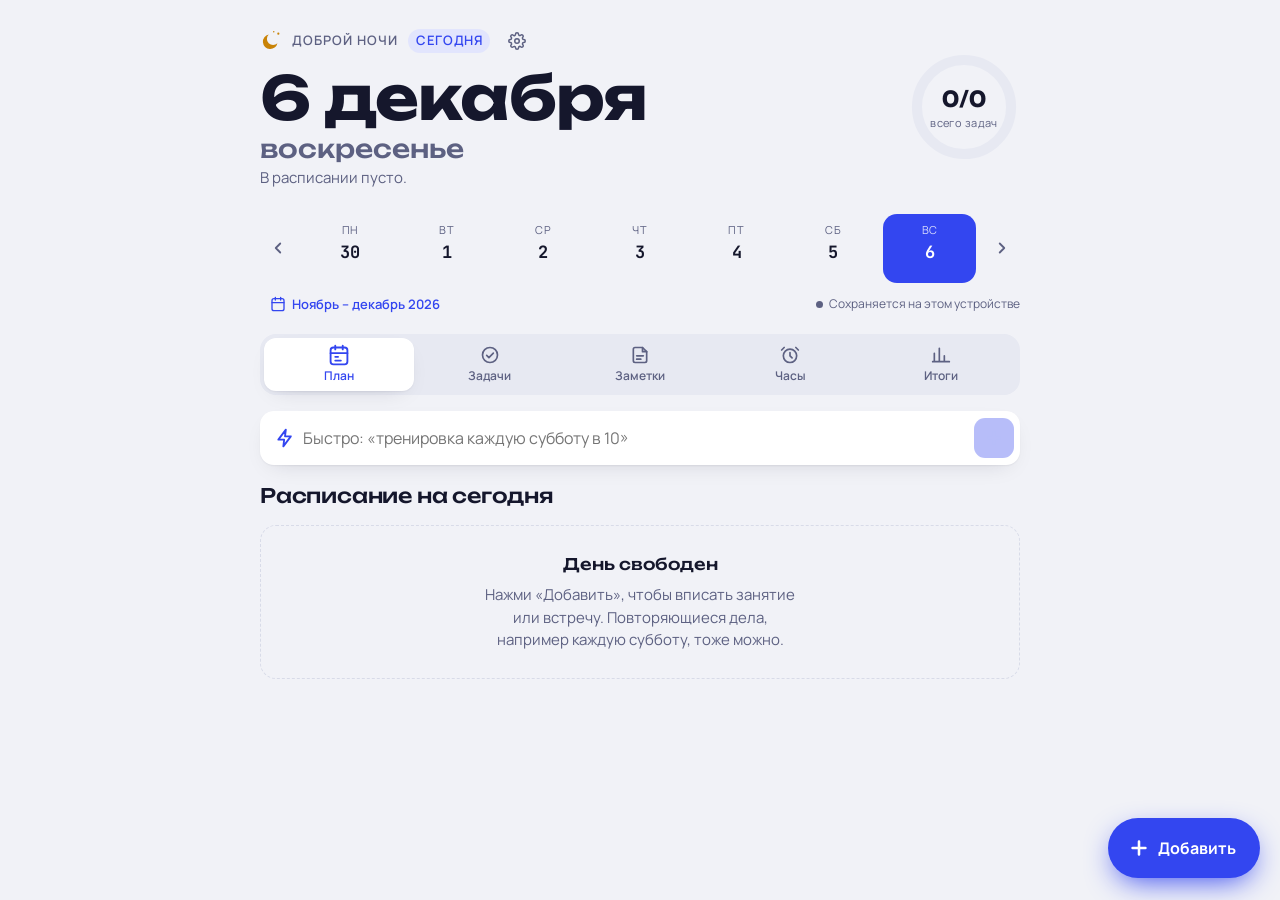
==== index.html @ 694b026b "Add files via upload" ====
<!doctype html>
<html lang="ru">
<head>
<meta charset="utf-8">
<meta name="viewport" content="width=device-width,initial-scale=1,viewport-fit=cover">
<title>Планер Ритм</title>
<meta name="description" content="Планер: расписание, задачи, заметки, будильник и фокус-таймер">
<link rel="manifest" href="manifest.webmanifest">
<meta name="theme-color" content="#F1F2F7" media="(prefers-color-scheme: light)">
<meta name="theme-color" content="#0D0F1E" media="(prefers-color-scheme: dark)">
<link rel="icon" type="image/png" sizes="32x32" href="icons/favicon-32.png">
<link rel="apple-touch-icon" href="icons/apple-touch-icon.png">
<meta name="mobile-web-app-capable" content="yes">
<meta name="apple-mobile-web-app-capable" content="yes">
<meta name="apple-mobile-web-app-title" content="Ритм">
<meta name="apple-mobile-web-app-status-bar-style" content="default">
<style>:root{color-scheme:light;padding-top:env(safe-area-inset-top,0px);padding-bottom:env(safe-area-inset-bottom,0px)}body{margin:0;font:14px/1.5 system-ui,-apple-system,"Segoe UI",Roboto,sans-serif}img{max-width:100%}[hidden]{display:none!important}</style>
</head>
<body>
<link rel="preconnect" href="https://fonts.googleapis.com">
<link rel="preconnect" href="https://fonts.gstatic.com" crossorigin>
<link rel="stylesheet" href="https://fonts.googleapis.com/css2?family=Unbounded:wght@500;700&family=Manrope:wght@400;500;600;700&family=JetBrains+Mono:wght@500;700&display=swap">
<style>
/* Layout: day planner — hero date + week strip, then four tabs (plan timeline, tasks, focus timer, stats) in one centered column */
:root{
  --bg:#F1F2F7; --surface:#FFFFFF; --surface-2:#E7E9F2; --ink:#15172C; --muted:#5D6182; --line:#D8DBE8;
  --accent:#3346F0; --accent-ink:#FFFFFF; --accent-soft:#E0E4FE;
  --hot:#D93A40; --hot-soft:#FCE3E4; --warm:#C98306; --warm-soft:#FBEFD6; --calm:#1E9970; --calm-soft:#DAF3EA;
  --sw1:#3346F0; --sw2:#EA6430; --sw3:#16A085; --sw4:#A848D0;
  --shadow:0 1px 2px rgb(21 23 44 / .06),0 8px 24px -12px rgb(21 23 44 / .18);
  --scrim:rgb(10 12 30 / .45);
  --f-display:"Unbounded","Manrope",system-ui,sans-serif;
  --f-body:"Manrope",system-ui,-apple-system,"Segoe UI",Roboto,sans-serif;
  --f-mono:"JetBrains Mono",ui-monospace,"SFMono-Regular",Menlo,monospace;
  --r:16px;
}
@media (prefers-color-scheme:dark){:root:not([data-theme="light"]){
  --bg:#0D0F1E; --surface:#161931; --surface-2:#1F2340; --ink:#ECEEFB; --muted:#9A9EC2; --line:#2A2F50;
  --accent:#8592FF; --accent-ink:#0D0F1E; --accent-soft:#252B5C;
  --hot:#FF6D72; --hot-soft:#3A1D2A; --warm:#F2B640; --warm-soft:#3A2F1A; --calm:#45D19F; --calm-soft:#16362E;
  --sw1:#8592FF; --sw2:#FF8A57; --sw3:#3DD3B0; --sw4:#D17DF2;
  --shadow:0 1px 2px rgb(0 0 0 / .3),0 10px 28px -12px rgb(0 0 0 / .6);
  --scrim:rgb(0 0 0 / .6);
  color-scheme:dark}}
:root[data-theme="dark"]{
  --bg:#0D0F1E; --surface:#161931; --surface-2:#1F2340; --ink:#ECEEFB; --muted:#9A9EC2; --line:#2A2F50;
  --accent:#8592FF; --accent-ink:#0D0F1E; --accent-soft:#252B5C;
  --hot:#FF6D72; --hot-soft:#3A1D2A; --warm:#F2B640; --warm-soft:#3A2F1A; --calm:#45D19F; --calm-soft:#16362E;
  --sw1:#8592FF; --sw2:#FF8A57; --sw3:#3DD3B0; --sw4:#D17DF2;
  --shadow:0 1px 2px rgb(0 0 0 / .3),0 10px 28px -12px rgb(0 0 0 / .6);
  --scrim:rgb(0 0 0 / .6);
  color-scheme:dark}

*{box-sizing:border-box}
body{background:var(--bg);color:var(--ink);font-family:var(--f-body);font-size:15px;line-height:1.5;
  padding-left:max(16px,env(safe-area-inset-left,0px));padding-right:max(16px,env(safe-area-inset-right,0px));
  padding-block:0 120px;-webkit-font-smoothing:antialiased}
body::before{content:"";position:fixed;inset:0 0 auto;height:env(safe-area-inset-top,0px);z-index:10;background:var(--bg)}
button,input,textarea,select{font:inherit;color:inherit}
button{cursor:pointer;background:none;border:0;padding:0}
button:disabled{cursor:not-allowed;opacity:.4}
:focus-visible{outline:2px solid var(--accent);outline-offset:2px;border-radius:8px}
.wrap{max-width:760px;margin:0 auto}
.ico{width:16px;height:16px;flex:none;display:inline-block;vertical-align:-3px}

/* ---------- hero ---------- */
.hero{display:flex;gap:20px;align-items:center;justify-content:space-between;padding-block:24px 8px}
.hero-text{min-width:0}
.greet{font-size:13px;font-weight:600;letter-spacing:.08em;text-transform:uppercase;color:var(--muted);display:flex;gap:10px;align-items:center;flex-wrap:wrap}
.rel{background:var(--accent-soft);color:var(--accent);padding:2px 8px;border-radius:999px;letter-spacing:.04em}
.icon-btn{width:34px;height:34px;border-radius:50%;display:grid;place-items:center;color:var(--muted);transition:background .2s,color .2s,transform .3s}
.icon-btn:hover{background:var(--surface-2);color:var(--ink)}
#settingsBtn:hover{transform:rotate(60deg)}
.date{font-family:var(--f-display);font-weight:700;font-size:clamp(34px,8vw,60px);line-height:1;letter-spacing:-.02em;margin:10px 0 6px;text-wrap:balance}
.date .wd{display:block;font-weight:500;font-size:.42em;letter-spacing:0;color:var(--muted);margin-top:8px}
.summary{color:var(--muted);margin:6px 0 0;font-size:15px}
.summary b{color:var(--ink)}
.ring{flex:none;position:relative;width:112px;height:112px}
.ring svg{width:100%;height:100%;transform:rotate(-90deg)}
.ring .track{stroke:var(--surface-2)}
.ring .bar{stroke:var(--accent);stroke-linecap:round;transition:stroke-dashoffset 1s cubic-bezier(.2,.8,.2,1)}
.ring-label{position:absolute;inset:0;display:grid;place-content:center;text-align:center}
.ring-label b{font-family:var(--f-display);font-size:22px;font-variant-numeric:tabular-nums}
.ring-label span{font-size:11px;color:var(--muted);letter-spacing:.04em}

/* ---------- week strip ---------- */
.week{display:flex;align-items:center;gap:8px;margin-block:16px 6px}
.week-nav{width:36px;height:36px;border-radius:50%;display:grid;place-items:center;color:var(--muted);flex:none;transition:background .2s,color .2s}
.week-nav:hover{background:var(--surface-2);color:var(--ink)}
.days{flex:1;min-width:0;display:grid;grid-template-columns:repeat(7,1fr);gap:4px}
.day{display:flex;flex-direction:column;align-items:center;gap:2px;padding:8px 0 10px;border-radius:14px;transition:background .25s,color .25s,transform .15s}
.day:hover{background:var(--surface-2)}
.day:active{transform:scale(.94)}
.day small{font-size:11px;text-transform:uppercase;letter-spacing:.06em;color:var(--muted);transition:color .25s}
.day b{font-family:var(--f-mono);font-size:17px;font-variant-numeric:tabular-nums}
.day.today b{color:var(--accent)}
.day .dot{width:5px;height:5px;border-radius:50%;background:transparent}
.day.has .dot{background:var(--muted)}
.day.sel{background:var(--accent);color:var(--accent-ink)}
.day.sel small,.day.sel b{color:var(--accent-ink)}
.day.sel small{opacity:.8}
.day.sel.has .dot{background:var(--accent-ink)}
.week-tools{display:flex;justify-content:space-between;align-items:center;gap:8px 12px;flex-wrap:wrap;margin-bottom:6px}
.month{font-size:13px;color:var(--muted);font-weight:600;display:flex;align-items:center;gap:6px}
.jump{position:relative;display:inline-flex}
.jump input{position:absolute;inset:0;opacity:0;width:100%;cursor:pointer}
.today-btn{font-size:13px;font-weight:600;color:var(--accent);padding:6px 10px;border-radius:999px}
.today-btn:hover{background:var(--accent-soft)}
.sync{font-size:12px;color:var(--muted);display:flex;align-items:center;gap:6px}
.sync i{width:7px;height:7px;border-radius:50%;background:var(--muted)}
.sync[data-s="cloud"] i{background:var(--calm)}
.sync[data-s="saving"] i{background:var(--warm);animation:blink 1s infinite}
.sync[data-s="error"] i{background:var(--hot)}

/* ---------- tabs ---------- */
.tabs{position:sticky;top:env(safe-area-inset-top,0px);z-index:5;background:var(--bg);padding-block:8px;margin-bottom:8px}
.seg{display:grid;grid-template-columns:repeat(5,1fr);background:var(--surface-2);border-radius:16px;padding:4px;position:relative}
.seg-thumb{position:absolute;top:4px;bottom:4px;left:4px;width:calc(20% - 1.6px);border-radius:12px;background:var(--surface);box-shadow:var(--shadow);transform:translateX(calc(var(--ti,0) * 100%));transition:transform .35s cubic-bezier(.3,1.4,.5,1)}
.seg button{position:relative;z-index:1;padding:7px 2px 6px;font-weight:600;font-size:12px;color:var(--muted);transition:color .25s;white-space:nowrap;display:flex;flex-direction:column;align-items:center;gap:2px;min-width:0}
.seg button svg{width:20px;height:20px;transition:transform .3s cubic-bezier(.3,1.6,.5,1)}
.seg button[aria-selected="true"]{color:var(--accent)}
.seg button[aria-selected="true"] svg{transform:scale(1.12)}
.seg .lab{display:flex;align-items:center;gap:3px;max-width:100%;overflow:hidden}
.seg .n{font-family:var(--f-mono);font-size:10px;background:var(--accent);color:var(--accent-ink);border-radius:999px;padding:0 5px;line-height:15px}
.seg .n:empty,.seg .n[data-z]{display:none}

/* ---------- quick add ---------- */
.quick-add{display:flex;flex-direction:column;gap:6px;margin-bottom:16px}
.qa-row{display:flex;gap:8px;align-items:center;background:var(--surface);border-radius:14px;padding:5px 5px 5px 14px;box-shadow:var(--shadow);border:1.5px solid transparent;transition:border-color .2s}
.qa-row:focus-within{border-color:var(--accent)}
.qa-row svg{flex:none;color:var(--accent)}
.qa-row input{flex:1;min-width:0;border:0;background:none;padding:9px 0;font-size:16px;outline:none}
.qa-row button{flex:none;width:40px;height:40px;border-radius:11px;background:var(--accent);color:var(--accent-ink);display:grid;place-items:center;transition:transform .15s,opacity .2s}
.qa-row button:disabled{opacity:.35}
.qa-row button:active{transform:scale(.9)}
.qa-prev{font-size:13px;color:var(--muted);display:flex;gap:6px;flex-wrap:wrap;align-items:center;min-height:0}
.qa-prev:empty{display:none}
.qa-prev .tag{animation:fadeIn .25s both}
.qa-hint{font-size:12px;color:var(--muted)}

/* ---------- attachments ---------- */
.atts{display:flex;gap:6px;flex-wrap:wrap}
.att-th{width:64px;height:64px;border-radius:12px;overflow:hidden;position:relative;background:var(--surface-2);flex:none;transition:transform .2s}
.att-th:hover{transform:scale(1.04)}
.att-th img,.att-th video{width:100%;height:100%;object-fit:cover;display:block;pointer-events:none}
.att-th .play-i{position:absolute;inset:0;display:grid;place-items:center;color:#fff;background:rgb(0 0 0 / .25)}
.att-th b{position:absolute;inset:0;display:grid;place-items:center;background:rgb(0 0 0 / .55);color:#fff;font-size:16px}
.att-file{display:inline-flex;align-items:center;gap:6px;max-width:100%;padding:6px 10px;border-radius:10px;background:var(--surface-2);font-size:13px;font-weight:600}
.att-file span{overflow:hidden;text-overflow:ellipsis;white-space:nowrap;min-width:0}
.task.done .att-file{background:var(--surface)}
.ev-atts{padding:4px 0 6px 84px}
.att-edit{display:flex;gap:8px;flex-wrap:wrap}
.att-edit .cell{position:relative;width:76px;height:76px;border-radius:12px;background:var(--surface-2);overflow:hidden;display:grid;place-items:center;text-align:center;font-size:11px;color:var(--muted);padding:4px;animation:pop .35s cubic-bezier(.3,1.5,.5,1) both}
.att-edit .cell img,.att-edit .cell video{position:absolute;inset:0;width:100%;height:100%;object-fit:cover}
.att-edit .cell span{overflow-wrap:anywhere;line-height:1.2;max-height:100%;overflow:hidden}
.att-edit .cell .rm{position:absolute;top:4px;right:4px;width:24px;height:24px;border-radius:50%;background:rgb(0 0 0 / .6);color:#fff;display:grid;place-items:center;z-index:1}
.att-edit .cell.up::after{content:"";position:absolute;inset:0;background:var(--surface-2);opacity:.6}
.att-edit .cell.up i{position:absolute;width:26px;height:26px;border-radius:50%;border:3px solid var(--line);border-top-color:var(--accent);animation:spin .8s linear infinite;z-index:1}
.att-add{position:relative;width:76px;height:76px;border-radius:12px;border:1.5px dashed var(--line);display:grid;place-items:center;color:var(--accent);font-size:11px;font-weight:700;text-align:center;cursor:pointer;transition:border-color .2s,background .2s}
.att-add:hover{border-color:var(--accent);background:var(--accent-soft)}
.att-add input{position:absolute;inset:0;opacity:0;cursor:pointer;width:100%}

/* ---------- lightbox ---------- */
.lb{position:fixed;inset:0;z-index:60;background:rgb(6 7 16 / .92);display:flex;flex-direction:column;opacity:0;transition:opacity .25s;
  padding:env(safe-area-inset-top,0px) env(safe-area-inset-right,0px) env(safe-area-inset-bottom,0px) env(safe-area-inset-left,0px)}
.lb.on{opacity:1}
.lb-top{display:flex;justify-content:space-between;align-items:center;gap:12px;padding:12px 16px;color:#fff}
.lb-top span{font-size:14px;font-weight:600;min-width:0;overflow:hidden;text-overflow:ellipsis;white-space:nowrap}
.lb-top a,.lb-top button{color:#fff;font-weight:700;font-size:14px;padding:8px 12px;border-radius:10px;background:rgb(255 255 255 / .12);text-decoration:none;flex:none}
.lb-stage{flex:1;min-height:0;display:grid;place-items:center;padding:8px 16px 20px;position:relative}
.lb-stage img,.lb-stage video{max-width:100%;max-height:100%;border-radius:12px;animation:zoomIn .35s cubic-bezier(.2,.9,.25,1) both}
.lb-file{color:#fff;text-align:center;display:flex;flex-direction:column;gap:12px;align-items:center;animation:zoomIn .35s both}
.lb-file a{color:#fff;background:var(--accent);padding:12px 20px;border-radius:12px;font-weight:700;text-decoration:none}
.lb-nav{position:absolute;top:50%;transform:translateY(-50%);width:44px;height:44px;border-radius:50%;background:rgb(255 255 255 / .14);color:#fff;display:grid;place-items:center}
.lb-prev{left:max(12px,env(safe-area-inset-left,0px))}.lb-next{right:max(12px,env(safe-area-inset-right,0px))}

/* ---------- notes ---------- */
.notes{columns:2 220px;column-gap:10px}
.note{break-inside:avoid;margin-bottom:10px;width:100%;text-align:left;display:flex;flex-direction:column;gap:6px;padding:14px;border-radius:var(--r);
  background:color-mix(in srgb,var(--c) 13%,var(--surface));box-shadow:var(--shadow);border:1px solid color-mix(in srgb,var(--c) 30%,transparent);transition:transform .2s}
.note:hover{transform:translateY(-2px) rotate(-.3deg)}
.note h4{margin:0;font-size:16px;font-weight:700;overflow-wrap:anywhere;display:flex;gap:6px;align-items:flex-start}
.note h4 svg{color:var(--c);flex:none;margin-top:3px}
.note p{margin:0;font-size:14px;white-space:pre-wrap;overflow-wrap:anywhere;color:var(--ink);display:-webkit-box;-webkit-line-clamp:8;-webkit-box-orient:vertical;overflow:hidden}
.note small{font-size:12px;color:var(--muted)}
.note-wrap{break-inside:avoid;margin-bottom:10px}
.note-wrap .note{margin-bottom:0}
.note-wrap .atts{padding:6px 2px 0}

/* ---------- accent picker ---------- */
.accents{display:grid;grid-template-columns:repeat(auto-fill,minmax(40px,1fr));gap:10px;width:100%}
.accents label{aspect-ratio:1;border-radius:50%;background:var(--c);cursor:pointer;position:relative;transition:transform .2s cubic-bezier(.3,1.6,.5,1),box-shadow .2s;max-width:48px}
.accents label:hover{transform:scale(1.1)}
.accents .radio:checked+label{box-shadow:0 0 0 3px var(--surface),0 0 0 5px var(--c);transform:scale(1.05)}
.accents .radio:checked+label::after{content:"";position:absolute;left:50%;top:45%;width:22%;height:40%;border:solid var(--ck,#fff);border-width:0 3px 3px 0;transform:translate(-50%,-50%) rotate(45deg)}
.custom-col{display:flex;align-items:center;gap:10px;margin-top:10px;font-size:14px;font-weight:600}
.custom-col input{width:44px;height:44px;border:0;padding:0;background:none;cursor:pointer;border-radius:50%}
.set-row.set-col{flex-direction:column;align-items:stretch}
.meter{height:8px;border-radius:4px;background:var(--surface-2);overflow:hidden;margin-top:6px}
.meter b{display:block;height:100%;background:var(--accent);border-radius:4px;transition:width .6s}
@keyframes pop{from{transform:scale(.6);opacity:0}to{transform:none;opacity:1}}
@keyframes spin{to{transform:rotate(360deg)}}
@keyframes zoomIn{from{transform:scale(.9);opacity:0}to{transform:none;opacity:1}}
.panel[hidden]{display:none!important}
.col-head{display:flex;justify-content:space-between;align-items:center;gap:8px 12px;margin-block:8px 14px;flex-wrap:wrap}
.col-head h2{font-family:var(--f-display);font-weight:500;font-size:20px;margin:0;letter-spacing:-.01em}
.sub-head{font-size:12px;font-weight:700;letter-spacing:.08em;text-transform:uppercase;color:var(--muted);margin:22px 0 10px;display:flex;align-items:center;gap:8px}
.sub-head:first-child{margin-top:4px}
.filters{display:flex;gap:6px;flex-wrap:wrap}
.chip-btn{font-size:13px;font-weight:600;padding:5px 11px;border-radius:999px;color:var(--muted);border:1px solid var(--line);transition:all .2s;white-space:nowrap}
.chip-btn:hover{color:var(--ink);border-color:var(--muted)}
.chip-btn[aria-pressed="true"]{background:var(--ink);color:var(--bg);border-color:var(--ink)}
.link-btn{font-size:13px;font-weight:600;color:var(--accent);padding:6px 10px;border-radius:999px;display:inline-flex;gap:6px;align-items:center}
.link-btn:hover{background:var(--accent-soft)}

/* ---------- timeline ---------- */
.tl{list-style:none;margin:0;padding:0;position:relative}
.tl::before{content:"";position:absolute;left:67px;top:10px;bottom:10px;width:2px;background:var(--line);border-radius:2px}
.tl:has(.empty)::before{display:none}
.ev{position:relative}
.ev-body{display:grid;grid-template-columns:52px 32px 1fr;align-items:start;width:100%;text-align:left;padding-block:6px;border-radius:var(--r)}
.ev-time{display:flex;flex-direction:column;align-items:flex-end;font-family:var(--f-mono);font-variant-numeric:tabular-nums;padding-top:14px}
.ev-time b{font-size:15px}
.ev-time small{font-size:12px;color:var(--muted)}
.ev-node{justify-self:center;margin-top:19px;width:14px;height:14px;border-radius:50%;background:var(--surface);border:3px solid var(--c);position:relative;z-index:1;transition:transform .2s}
.ev-main{background:var(--surface);border-radius:var(--r);padding:12px 14px;box-shadow:var(--shadow);min-width:0;display:flex;flex-direction:column;gap:5px;transition:transform .2s;border:1px solid transparent}
.ev-body:hover .ev-main{transform:translateY(-2px)}
.ev-body:hover .ev-node{transform:scale(1.25)}
.ev-title{font-weight:700;font-size:16px;overflow-wrap:anywhere}
.ev-meta{display:flex;gap:6px 10px;align-items:center;flex-wrap:wrap;font-size:13px;color:var(--muted)}
.ev-meta span{display:inline-flex;align-items:center;gap:4px}
.ev-note{font-size:14px;color:var(--muted);overflow-wrap:anywhere;white-space:pre-wrap}
.ev.past .ev-main{opacity:.55;box-shadow:none;background:var(--surface-2)}
.ev.past .ev-node{background:var(--c)}
.ev.live .ev-main{border-color:var(--c)}
.ev.live .ev-node{background:var(--c);animation:pulse 1.8s infinite}
.live-chip{font-size:11px;font-weight:700;letter-spacing:.06em;text-transform:uppercase;color:var(--c)}
.live-chip::before{content:"";width:6px;height:6px;border-radius:50%;background:currentColor;animation:blink 1.2s infinite}
.now{display:grid;grid-template-columns:52px 32px 1fr;align-items:center;padding-block:4px}
.now span{font-family:var(--f-mono);font-size:12px;font-weight:700;color:var(--hot);text-align:right}
.now i{justify-self:center;width:10px;height:10px;border-radius:50%;background:var(--hot);position:relative;z-index:1;box-shadow:0 0 0 4px var(--hot-soft)}
.now em{height:2px;background:var(--hot);border-radius:2px;transform-origin:left;animation:grow .8s .3s cubic-bezier(.2,.8,.2,1) both}

/* ---------- tasks ---------- */
.search{position:relative;margin-bottom:10px}
.search svg{position:absolute;left:12px;top:50%;transform:translateY(-50%);color:var(--muted)}
.search input{padding-left:38px}
.tasks{list-style:none;margin:0;padding:0;display:flex;flex-direction:column;gap:10px}
.task{display:flex;gap:12px;align-items:flex-start;background:var(--surface);border-radius:var(--r);padding:14px;box-shadow:var(--shadow);position:relative;transition:background .3s,box-shadow .3s}
.task.overdue{box-shadow:var(--shadow),inset 0 0 0 1px var(--hot)}
.check{flex:none;width:28px;height:28px;border-radius:50%;margin-top:-1px}
.check svg{width:28px;height:28px;display:block}
.check .c-ring{stroke:var(--muted);transition:stroke .25s}
.check .c-fill{fill:var(--calm);transform-origin:center;transform:scale(0);transition:transform .35s cubic-bezier(.3,1.6,.5,1)}
.check .c-tick{stroke:var(--bg);stroke-dasharray:20;stroke-dashoffset:20;transition:stroke-dashoffset .3s .12s ease-out}
.check:hover .c-ring{stroke:var(--calm)}
.task.done .c-ring{stroke:var(--calm)}
.task.done .c-fill{transform:scale(1)}
.task.done .c-tick{stroke-dashoffset:0}
.task-main{flex:1;min-width:0;display:flex;flex-direction:column;gap:8px}
.task-body{text-align:left;display:flex;flex-direction:column;gap:6px;min-width:0}
.task-title{font-weight:700;font-size:16px;overflow-wrap:anywhere;width:fit-content;max-width:100%;
  background:linear-gradient(currentColor,currentColor) no-repeat 0 55%/0 2px;transition:background-size .35s ease,color .3s}
.task.done .task-title{background-size:100% 2px;color:var(--muted)}
.task.done{background:var(--surface-2);box-shadow:none}
.task-note{font-size:14px;color:var(--muted);overflow-wrap:anywhere;white-space:pre-wrap}
.tags{display:flex;gap:6px;flex-wrap:wrap}
.tag{font-size:12px;font-weight:700;padding:2px 9px;border-radius:999px;background:var(--surface-2);color:var(--muted);display:inline-flex;align-items:center;gap:4px}
.task.done .tag{background:var(--surface)}
.tag.p1{background:var(--hot-soft);color:var(--hot)}
.tag.p2{background:var(--warm-soft);color:var(--warm)}
.tag.p3{background:var(--calm-soft);color:var(--calm)}
.tag.late{background:var(--hot);color:#fff}
.tag.soon{background:var(--accent-soft);color:var(--accent)}
.tag .ico{width:12px;height:12px;vertical-align:0}
.subs{list-style:none;margin:0;padding:0;display:flex;flex-direction:column;gap:2px}
.sub{display:flex;gap:8px;align-items:center;font-size:14px;padding:3px 0;text-align:left;width:100%}
.sub i{width:18px;height:18px;border-radius:6px;border:2px solid var(--muted);flex:none;display:grid;place-items:center;transition:all .2s}
.sub i svg{width:12px;height:12px;stroke:var(--bg);opacity:0;transform:scale(.4);transition:all .2s}
.sub.d i{background:var(--calm);border-color:var(--calm)}
.sub.d i svg{opacity:1;transform:none}
.sub.d span{color:var(--muted);text-decoration:line-through}
.sub span{min-width:0;overflow-wrap:anywhere}
.mini-bar{height:4px;border-radius:2px;background:var(--surface-2);overflow:hidden}
.task.done .mini-bar{background:var(--surface)}
.mini-bar b{display:block;height:100%;background:var(--calm);border-radius:2px;transition:width .4s cubic-bezier(.2,.8,.2,1)}
.clear-done{font-size:13px;font-weight:600;color:var(--muted);margin-top:14px;padding:6px 10px;border-radius:999px}
.clear-done:hover{color:var(--hot);background:var(--hot-soft)}
.clear-done.armed{color:#fff;background:var(--hot)}

/* ---------- empty ---------- */
.empty{border:1.5px dashed var(--line);border-radius:var(--r);padding:26px 20px;text-align:center;color:var(--muted);display:flex;flex-direction:column;gap:8px;align-items:center}
.empty strong{font-family:var(--f-display);font-weight:500;color:var(--ink);font-size:16px}
.empty p{margin:0;max-width:36ch}

/* ---------- focus ---------- */
.focus{display:flex;flex-direction:column;align-items:center;gap:18px;padding-block:6px 10px}
.modes{display:flex;gap:6px;flex-wrap:wrap;justify-content:center}
.timer{position:relative;width:min(280px,78vw);aspect-ratio:1;max-width:100%}
.timer svg{width:100%;height:100%;transform:rotate(-90deg)}
.timer .track{stroke:var(--surface-2)}
.timer .bar{stroke:var(--accent);stroke-linecap:round;transition:stroke-dashoffset .3s linear,stroke .4s}
.focus[data-mode="short"] .timer .bar,.focus[data-mode="long"] .timer .bar{stroke:var(--calm)}
.timer-label{position:absolute;inset:0;display:grid;place-content:center;text-align:center;gap:4px}
.timer-label b{font-family:var(--f-mono);font-weight:700;font-size:clamp(44px,13vw,60px);font-variant-numeric:tabular-nums;letter-spacing:-.02em;line-height:1}
.timer-label span{font-size:13px;color:var(--muted);font-weight:600;letter-spacing:.06em;text-transform:uppercase}
.focus.running .timer{animation:breathe 4s ease-in-out infinite}
.dur{display:flex;align-items:center;gap:12px;font-size:14px;color:var(--muted)}
.dur b{font-family:var(--f-mono);color:var(--ink);min-width:6ch;text-align:center}
.round-btn{width:36px;height:36px;border-radius:50%;background:var(--surface-2);font-weight:700;font-size:18px;transition:transform .15s}
.round-btn:active{transform:scale(.9)}
.focus-actions{display:flex;gap:10px;align-items:center}
.play{width:72px;height:72px;border-radius:50%;background:var(--accent);color:var(--accent-ink);display:grid;place-items:center;box-shadow:0 10px 30px -8px var(--accent);transition:transform .2s cubic-bezier(.3,1.6,.5,1)}
.play:hover{transform:scale(1.06)}
.play:active{transform:scale(.94)}
.focus-task{width:min(100%,420px)}
.focus-stat{font-size:14px;color:var(--muted);text-align:center}
.focus-stat b{color:var(--ink)}

/* ---------- stats ---------- */
.stat-grid{display:grid;grid-template-columns:repeat(auto-fit,minmax(150px,1fr));gap:10px}
.stat{background:var(--surface);border-radius:var(--r);padding:14px 16px;box-shadow:var(--shadow);display:flex;flex-direction:column;gap:2px}
.stat b{font-family:var(--f-display);font-size:28px;font-weight:700;font-variant-numeric:tabular-nums;line-height:1.2}
.stat span{font-size:13px;color:var(--muted)}
.stat.hot b{color:var(--hot)}
.chart{background:var(--surface);border-radius:var(--r);padding:16px 16px 12px;box-shadow:var(--shadow)}
.bars{display:grid;grid-template-columns:repeat(7,1fr);gap:8px;align-items:end;height:140px;
  background:repeating-linear-gradient(to top,var(--line) 0 1px,transparent 1px 35px)}
.bar-col{display:flex;flex-direction:column;align-items:center;justify-content:flex-end;height:100%;gap:4px;min-width:0}
.bar-col em{font-style:normal;font-family:var(--f-mono);font-size:12px;font-weight:700;color:var(--ink)}
.bar-col i{width:100%;max-width:34px;border-radius:8px 8px 3px 3px;background:var(--accent);transform-origin:bottom;animation:growY .7s calc(var(--i)*60ms) cubic-bezier(.2,.8,.2,1) both;min-height:3px}
.bar-col.zero i{background:var(--surface-2)}
.bar-col.zero em{color:var(--muted)}
.bars.focus-bars .bar-col i{background:var(--calm)}
.bar-days{display:grid;grid-template-columns:repeat(7,1fr);gap:8px;margin-top:8px;text-align:center;font-size:12px;color:var(--muted);text-transform:uppercase;letter-spacing:.05em}
.bar-days .t{color:var(--accent);font-weight:700}
.upcoming{list-style:none;margin:0;padding:0;display:flex;flex-direction:column;gap:6px}
.upcoming li{display:flex;justify-content:space-between;gap:12px;background:var(--surface);padding:10px 14px;border-radius:12px;font-size:14px}
.upcoming li span:first-child{font-weight:600;min-width:0;overflow-wrap:anywhere}
.upcoming li span:last-child{color:var(--muted);flex:none;font-family:var(--f-mono);font-size:13px}

/* ---------- FAB ---------- */
.fab{position:fixed;z-index:20;right:max(20px,calc(16px + env(safe-area-inset-right,0px)));bottom:calc(22px + env(safe-area-inset-bottom,0px));
  height:60px;padding:0 24px 0 20px;border-radius:30px;background:var(--accent);color:var(--accent-ink);font-weight:700;font-size:16px;
  display:flex;align-items:center;gap:8px;box-shadow:0 10px 30px -8px var(--accent);transition:transform .2s cubic-bezier(.3,1.6,.5,1)}
.fab:hover{transform:translateY(-3px) scale(1.03)}
.fab:active{transform:scale(.95)}
.fab svg{transition:transform .3s}
.fab:hover svg{transform:rotate(90deg)}

/* ---------- sheet ---------- */
.scrim{position:fixed;inset:0;z-index:30;background:var(--scrim);opacity:0;transition:opacity .3s}
.scrim.on{opacity:1}
.sheet{position:fixed;z-index:31;left:0;right:0;bottom:0;max-height:92vh;overflow-y:auto;overscroll-behavior:contain;background:var(--surface);border-radius:24px 24px 0 0;
  padding-top:10px;padding-bottom:calc(20px + env(safe-area-inset-bottom,0px));
  padding-left:max(20px,env(safe-area-inset-left,0px));padding-right:max(20px,env(safe-area-inset-right,0px));
  transform:translateY(105%);transition:transform .42s cubic-bezier(.2,.9,.25,1);box-shadow:0 -10px 40px -10px rgb(0 0 0 / .3)}
.sheet.on{transform:none}
@media (min-width:640px){
  .sheet{left:50%;right:auto;bottom:auto;top:50%;width:min(540px,calc(100vw - 32px));border-radius:24px;padding-bottom:22px;max-height:88vh;
    transform:translate(-50%,-46%) scale(.96);opacity:0;transition:transform .35s cubic-bezier(.2,.9,.25,1),opacity .25s}
  .sheet.on{transform:translate(-50%,-50%);opacity:1}
  .grab{display:none}
}
.grab{width:40px;height:5px;border-radius:3px;background:var(--line);margin:0 auto 12px}
.sheet h3{font-family:var(--f-display);font-weight:500;font-size:20px;margin:4px 0 16px}
.form{display:flex;flex-direction:column;gap:16px}
.field{display:flex;flex-direction:column;gap:6px;min-width:0}
.field>label,.lbl{font-size:12px;font-weight:700;letter-spacing:.06em;text-transform:uppercase;color:var(--muted)}
.inp{width:100%;background:var(--surface-2);border:1.5px solid transparent;border-radius:12px;padding:12px 14px;font-size:16px;transition:border-color .2s,background .2s;min-width:0}
.inp:focus{outline:none;border-color:var(--accent);background:var(--surface)}
textarea.inp{resize:vertical;min-height:64px}
input[type=time].inp,input[type=date].inp{font-family:var(--f-mono)}
select.inp{appearance:none;background-image:linear-gradient(45deg,transparent 50%,var(--muted) 50%),linear-gradient(135deg,var(--muted) 50%,transparent 50%);background-position:calc(100% - 20px) 55%,calc(100% - 15px) 55%;background-size:5px 5px;background-repeat:no-repeat;padding-right:36px}
.row{display:grid;grid-template-columns:repeat(auto-fit,minmax(120px,1fr));gap:10px}
.pill-seg{display:grid;grid-auto-flow:column;grid-auto-columns:1fr;gap:6px;background:var(--surface-2);padding:4px;border-radius:14px}
.radio{position:absolute;opacity:0;pointer-events:none;width:1px;height:1px}
.pill-seg label{text-align:center;padding:9px 4px;border-radius:10px;font-weight:700;font-size:14px;color:var(--muted);cursor:pointer;transition:all .2s}
.pill-seg .radio:checked+label{background:var(--surface);color:var(--ink);box-shadow:var(--shadow)}
.radio:focus-visible+label{outline:2px solid var(--accent);outline-offset:2px}
.wdays{display:grid;grid-template-columns:repeat(7,1fr);gap:6px}
.wdays label{text-align:center;padding:9px 0;border-radius:10px;font-weight:700;font-size:13px;text-transform:uppercase;border:1.5px solid var(--line);color:var(--muted);cursor:pointer;transition:all .2s}
.wdays .radio:checked+label{background:var(--accent);border-color:var(--accent);color:var(--accent-ink);transform:translateY(-2px)}
.quick{display:flex;gap:6px;flex-wrap:wrap}
.prio{display:flex;gap:8px;flex-wrap:wrap}
.prio label{padding:8px 14px;border-radius:999px;font-weight:700;font-size:14px;cursor:pointer;border:1.5px solid var(--line);color:var(--muted);transition:all .2s}
#f-p1:checked+label{background:var(--hot-soft);color:var(--hot);border-color:var(--hot)}
#f-p2:checked+label{background:var(--warm-soft);color:var(--warm);border-color:var(--warm)}
#f-p3:checked+label{background:var(--calm-soft);color:var(--calm);border-color:var(--calm)}
.swatches{display:flex;gap:10px}
.swatches label{width:34px;height:34px;border-radius:50%;background:var(--c);cursor:pointer;transition:transform .2s,box-shadow .2s}
.swatches .radio:checked+label{transform:scale(1.08);box-shadow:0 0 0 3px var(--surface),0 0 0 5px var(--c)}
.sub-edit{list-style:none;margin:0;padding:0;display:flex;flex-direction:column;gap:6px}
.sub-edit li{display:flex;gap:8px;align-items:center;background:var(--surface-2);border-radius:10px;padding:6px 6px 6px 12px;font-size:15px}
.sub-edit li span{flex:1;min-width:0;overflow-wrap:anywhere}
.sub-edit li button{width:30px;height:30px;border-radius:8px;color:var(--muted);display:grid;place-items:center}
.sub-edit li button:hover{color:var(--hot);background:var(--hot-soft)}
.sub-add{display:flex;gap:8px}
.sub-add .inp{flex:1}
.sub-add button{flex:none;padding:0 16px;border-radius:12px;background:var(--accent-soft);color:var(--accent);font-weight:700}
.hint{font-size:13px;color:var(--muted);margin:0}
.err{color:var(--hot);font-size:14px;font-weight:600;margin:0}
.err:empty{display:none}
.actions{display:flex;gap:10px;align-items:center;flex-wrap:wrap;margin-top:4px}
.btn{padding:13px 22px;border-radius:14px;font-weight:700;font-size:15px;transition:transform .15s,background .2s}
.btn:active{transform:scale(.96)}
.btn.primary{background:var(--accent);color:var(--accent-ink);flex:1}
.btn.plain{background:var(--surface-2)}
.btn.danger{color:var(--hot);padding-inline:12px}
.btn.danger.armed,.btn.danger.solid{background:var(--hot);color:#fff}
.del-row{display:flex;gap:8px;flex-wrap:wrap;align-items:center;border-top:1px solid var(--line);padding-top:12px}
.del-row p{flex-basis:100%;margin:0;font-size:14px;color:var(--muted)}
.shake{animation:shake .4s}
.set-row{display:flex;justify-content:space-between;align-items:center;gap:12px;padding-block:12px;border-bottom:1px solid var(--line);flex-wrap:wrap}
.set-row:last-child{border-bottom:0}
.set-row div{min-width:0}
.set-row b{display:block;font-size:15px}
.set-row small{color:var(--muted);font-size:13px}
.switch{width:50px;height:30px;border-radius:15px;background:var(--line);position:relative;transition:background .25s;flex:none}
.switch::after{content:"";position:absolute;top:3px;left:3px;width:24px;height:24px;border-radius:50%;background:#fff;box-shadow:0 1px 3px rgb(0 0 0 / .3);transition:transform .3s cubic-bezier(.3,1.5,.5,1)}
.switch[aria-checked="true"]{background:var(--calm)}
.switch[aria-checked="true"]::after{transform:translateX(20px)}
.file-btn{position:relative;overflow:hidden}
.file-btn input{position:absolute;inset:0;opacity:0;cursor:pointer}

/* ---------- toast & alerts ---------- */
.toast{position:fixed;z-index:40;left:50%;bottom:calc(96px + env(safe-area-inset-bottom,0px));transform:translate(-50%,20px);opacity:0;pointer-events:none;
  background:var(--ink);color:var(--bg);padding:11px 12px 11px 18px;border-radius:14px;font-weight:600;font-size:14px;display:flex;gap:12px;align-items:center;
  transition:transform .35s cubic-bezier(.3,1.4,.5,1),opacity .25s;max-width:calc(100vw - 32px)}
.toast.on{transform:translate(-50%,0);opacity:1;pointer-events:auto}
.toast button{color:var(--accent-soft);font-weight:700;padding:4px 8px;border-radius:8px;flex:none}
.toast button:empty{display:none}
.alerts{position:fixed;z-index:45;top:calc(12px + env(safe-area-inset-top,0px));left:50%;transform:translateX(-50%);width:min(440px,calc(100vw - 24px));display:flex;flex-direction:column;gap:8px;pointer-events:none}
.alert{pointer-events:auto;background:var(--surface);border-radius:18px;padding:14px;box-shadow:0 20px 50px -12px rgb(0 0 0 / .45),0 0 0 1px var(--line);display:grid;grid-template-columns:40px 1fr;gap:4px 12px;animation:drop .5s cubic-bezier(.3,1.4,.5,1) both}
.alert.out{animation:lift .3s ease-in both}
.bell{width:40px;height:40px;border-radius:12px;background:var(--accent-soft);color:var(--accent);display:grid;place-items:center;grid-row:span 2}
.bell svg{animation:ring 1s ease-in-out 2}
.alert b{font-size:16px;overflow-wrap:anywhere}
.alert small{color:var(--muted);font-size:13px}
.alert-actions{grid-column:1/-1;display:flex;gap:6px;flex-wrap:wrap;margin-top:8px}
.alert-actions button{flex:1;padding:9px 10px;border-radius:10px;font-weight:700;font-size:14px;background:var(--surface-2);white-space:nowrap}
.alert-actions button.main{background:var(--accent);color:var(--accent-ink)}

/* ---------- motion ---------- */
.enter{animation:rise .55s calc(var(--i,0) * 55ms) cubic-bezier(.2,.8,.2,1) both}
.load-1{animation:rise .7s .05s cubic-bezier(.2,.8,.2,1) both}
.load-2{animation:rise .7s .15s cubic-bezier(.2,.8,.2,1) both}
.load-3{animation:rise .7s .25s cubic-bezier(.2,.8,.2,1) both}
.panel-in{animation:fadeIn .35s cubic-bezier(.2,.8,.2,1) both}
.spark{position:fixed;width:7px;height:7px;border-radius:50%;pointer-events:none;z-index:50}
@keyframes rise{from{opacity:.001;transform:translateY(14px)}to{opacity:1;transform:none}}
@keyframes fadeIn{from{opacity:.001;transform:translateY(8px)}to{opacity:1;transform:none}}
@keyframes grow{from{transform:scaleX(0)}to{transform:scaleX(1)}}
@keyframes growY{from{transform:scaleY(0)}to{transform:scaleY(1)}}
@keyframes blink{50%{opacity:.25}}
@keyframes pulse{0%{box-shadow:0 0 0 0 color-mix(in srgb,var(--c) 50%,transparent)}100%{box-shadow:0 0 0 10px transparent}}
@keyframes shake{20%,60%{transform:translateX(-6px)}40%,80%{transform:translateX(6px)}}
@keyframes breathe{50%{transform:scale(1.02)}}
@keyframes drop{from{opacity:0;transform:translateY(-30px) scale(.95)}to{opacity:1;transform:none}}
@keyframes lift{to{opacity:0;transform:translateY(-20px) scale(.97)}}
@keyframes ring{0%,100%{transform:rotate(0)}15%{transform:rotate(18deg)}30%{transform:rotate(-16deg)}45%{transform:rotate(12deg)}60%{transform:rotate(-8deg)}75%{transform:rotate(4deg)}}
@media (prefers-reduced-motion:reduce){*,*::before,*::after{animation-duration:.01ms!important;animation-delay:0s!important;animation-iteration-count:1!important;transition-duration:.01ms!important}}

/* ---------- decor & looks ---------- */
.decor{position:fixed;inset:0;z-index:0;pointer-events:none;width:100%;height:100%}
.wrap{position:relative;z-index:1}
#decorBg[data-d="dots"]{background-image:radial-gradient(color-mix(in srgb,var(--accent) 26%,transparent) 1.4px,transparent 1.7px);background-size:22px 22px}
#decorBg[data-d="grid"]{background-image:linear-gradient(color-mix(in srgb,var(--accent) 11%,transparent) 1px,transparent 1px),linear-gradient(90deg,color-mix(in srgb,var(--accent) 11%,transparent) 1px,transparent 1px);background-size:32px 32px}
#decorBg[data-d="waves"]{background-image:radial-gradient(circle at 50% 120%,transparent 38%,color-mix(in srgb,var(--accent) 12%,transparent) 39%,transparent 41%);background-size:60px 30px}
#decorBg[data-d="aura"]{overflow:hidden}
#decorBg[data-d="aura"]::before,#decorBg[data-d="aura"]::after{content:"";position:absolute;width:70vmax;height:70vmax;border-radius:50%;filter:blur(60px);opacity:.35;animation:drift 18s ease-in-out infinite alternate}
#decorBg[data-d="aura"]::before{background:var(--accent);top:-30vmax;left:-20vmax}
#decorBg[data-d="aura"]::after{background:var(--sw2);bottom:-35vmax;right:-25vmax;animation-delay:-9s;opacity:.22}
@keyframes drift{to{transform:translate(12vmax,10vmax) scale(1.15)}}
:root[data-cards="outline"] :is(.task,.ev-main,.stat,.chart,.qa-row,.upcoming li,.al-item){box-shadow:none;border:1.5px solid var(--line)}
:root[data-cards="glass"] :is(.task,.ev-main,.stat,.chart,.qa-row,.upcoming li,.al-item,.note){background:color-mix(in srgb,var(--surface) 58%,transparent);-webkit-backdrop-filter:blur(16px) saturate(1.5);backdrop-filter:blur(16px) saturate(1.5);border:1px solid color-mix(in srgb,var(--ink) 9%,transparent)}
:root[data-cards="glass"] .task.done{background:color-mix(in srgb,var(--surface-2) 55%,transparent)}
:root[data-cards="glass"] .tabs,:root[data-cards="glass"] body::before{background:color-mix(in srgb,var(--bg) 70%,transparent);-webkit-backdrop-filter:blur(14px);backdrop-filter:blur(14px)}
:root[data-round="sharp"]{--r:6px}
:root[data-round="sharp"] :is(.chip-btn,.btn,.inp,.tag,.seg,.seg-thumb,.fab,.qa-row,.qa-row button,.att-th,.day,.pill-seg,.pill-seg label,.today-btn,.link-btn,.alert,.toast,.play,.round-btn,.note){border-radius:6px}
:root[data-round="sharp"] .sheet{border-radius:10px 10px 0 0}
:root[data-round="round"]{--r:26px}
:root[data-round="round"] :is(.btn,.inp,.qa-row,.alert,.toast,.pill-seg,.seg){border-radius:24px}
:root[data-round="round"] :is(.pill-seg label,.seg-thumb,.qa-row button){border-radius:20px}
:root[data-size="large"] .wrap{zoom:1.1}
:root[data-size="xl"] .wrap{zoom:1.22}
:root[data-font="pixel"] .date{font-size:clamp(22px,5.4vw,40px);line-height:1.35}
:root[data-font="pixel"] :is(.col-head h2,.sheet h3){font-size:14px;line-height:1.5}
:root[data-font="caveat"] .date,:root[data-font="pacifico"] .date{letter-spacing:0}
:root[data-calm] *,:root[data-calm] *::before,:root[data-calm] *::after{animation-duration:.01ms!important;animation-delay:0s!important;animation-iteration-count:1!important;transition-duration:.01ms!important}
.opt-grid{display:flex;gap:8px;flex-wrap:wrap}
.opt-grid button{padding:8px 14px;border-radius:12px;border:1.5px solid var(--line);font-weight:600;font-size:14px;color:var(--muted);transition:all .2s;display:inline-flex;align-items:center;gap:8px}
.opt-grid button:hover{border-color:var(--muted);color:var(--ink)}
.opt-grid button[aria-pressed="true"]{border-color:var(--accent);color:var(--accent);background:var(--accent-soft)}
.opt-grid .sw{width:22px;height:22px;border-radius:6px;border:1px solid var(--line);flex:none;background-color:var(--bg)}
.sheet .sub-head{margin:20px 0 2px;color:var(--accent)}
.sheet .sub-head:first-of-type{margin-top:0}
.sky{width:22px;height:22px;flex:none;display:inline-grid;place-items:center}
.sky svg{width:22px;height:22px;overflow:visible}
.sky .sun{transform-origin:12px 12px;animation:spin 24s linear infinite}
.sky .tw{animation:blink 2.4s ease-in-out infinite}
.sky .tw:nth-child(3){animation-delay:-1.2s}
.confetti{position:fixed;top:-12px;width:9px;height:14px;border-radius:2px;pointer-events:none;z-index:55}

#decorBg[data-d="stripes"]{background-image:repeating-linear-gradient(-45deg,color-mix(in srgb,var(--accent) 7%,transparent) 0 14px,transparent 14px 28px)}
#decorBg[data-d="paper"]{background-image:url("data:image/svg+xml,%3Csvg xmlns='http://www.w3.org/2000/svg' width='160' height='160'%3E%3Cfilter id='n'%3E%3CfeTurbulence type='fractalNoise' baseFrequency='.85' numOctaves='3' stitchTiles='stitch'/%3E%3CfeColorMatrix values='0 0 0 0 .5 0 0 0 0 .5 0 0 0 0 .5 0 0 0 .09 0'/%3E%3C/filter%3E%3Crect width='160' height='160' filter='url(%23n)'/%3E%3C/svg%3E")}
#decorBg[data-d="sunset"]{background:linear-gradient(180deg,transparent 30%,color-mix(in srgb,var(--sw2) 18%,transparent) 70%,color-mix(in srgb,var(--sw4) 22%,transparent))}
#decorBg[data-d="mesh"]{background:radial-gradient(at 15% 20%,color-mix(in srgb,var(--accent) 22%,transparent),transparent 45%),radial-gradient(at 85% 30%,color-mix(in srgb,var(--sw4) 18%,transparent),transparent 45%),radial-gradient(at 50% 90%,color-mix(in srgb,var(--sw3) 18%,transparent),transparent 50%);background-size:160% 160%;animation:meshMove 20s ease-in-out infinite alternate}
@keyframes meshMove{to{background-position:100% 100%}}
.ripple{position:fixed;width:90px;height:90px;border-radius:50%;border:2px solid var(--accent);pointer-events:none;z-index:90}
:root[data-shimmer] .date{background:linear-gradient(90deg,var(--ink) 0%,var(--accent) 30%,var(--sw2) 50%,var(--sw4) 70%,var(--ink) 100%) 0 0/300% 100%;-webkit-background-clip:text;background-clip:text;-webkit-text-fill-color:transparent;animation:shim 8s linear infinite}
:root[data-shimmer] .date .wd{-webkit-text-fill-color:var(--muted)}
@keyframes shim{to{background-position:300% 0}}
.amb{background:var(--surface);border-radius:var(--r);padding:14px 16px;box-shadow:var(--shadow);margin-bottom:18px;display:flex;flex-direction:column;gap:10px}
.amb-head{display:flex;justify-content:space-between;align-items:center;gap:10px;font-weight:700}
.amb-head small{color:var(--muted);font-weight:600}
.amb .opt-grid button[aria-pressed="true"]::before{content:"";width:8px;height:8px;border-radius:50%;background:currentColor;animation:blink 1.2s infinite}
.vol{display:flex;align-items:center;gap:10px;font-size:13px;color:var(--muted)}
.vol input{flex:1;accent-color:var(--accent);min-width:0}
/* ---------- clock tab ---------- */
.clock-seg{margin-bottom:18px;max-width:420px}
.next-al{text-align:center;padding-block:4px 18px}
.next-al b{display:block;font-family:var(--f-display);font-size:clamp(40px,12vw,64px);font-weight:700;letter-spacing:-.02em;line-height:1.05;font-variant-numeric:tabular-nums}
.next-al span{color:var(--muted);font-size:14px}
.al-list{display:flex;flex-direction:column;gap:10px}
.al-item{display:flex;align-items:center;gap:14px;background:var(--surface);border-radius:var(--r);padding:14px 16px;box-shadow:var(--shadow);transition:opacity .3s}
.al-item.off{opacity:.55}
.al-main{flex:1;min-width:0;text-align:left;display:flex;flex-direction:column;gap:2px}
.al-main b{font-family:var(--f-display);font-size:32px;font-weight:700;line-height:1.1;font-variant-numeric:tabular-nums}
.al-main span{font-size:13px;color:var(--muted);overflow-wrap:anywhere}
.al-tools{display:flex;gap:8px;flex-wrap:wrap;justify-content:space-between;margin-top:14px}
.al-note{margin-top:14px;text-align:center}
.al-time{font-family:var(--f-display)!important;font-size:44px!important;text-align:center;padding:14px!important;font-weight:700}

/* ---------- ringing ---------- */
.ring-ov{position:fixed;inset:0;z-index:80;display:flex;flex-direction:column;align-items:center;justify-content:center;gap:10px;color:#fff;text-align:center;
  background:radial-gradient(circle at 50% 38%,color-mix(in srgb,var(--accent) 70%,#000),#06071a 75%);
  padding:calc(24px + env(safe-area-inset-top,0px)) max(24px,env(safe-area-inset-right,0px)) calc(24px + env(safe-area-inset-bottom,0px)) max(24px,env(safe-area-inset-left,0px));animation:fadeIn .4s both}
.ring-waves{position:absolute;left:50%;top:38%;width:0;height:0}
.ring-waves i{position:absolute;left:-90px;top:-90px;width:180px;height:180px;border-radius:50%;border:2px solid rgb(255 255 255 / .5);animation:wave 2.4s ease-out infinite}
.ring-waves i:nth-child(2){animation-delay:.8s}.ring-waves i:nth-child(3){animation-delay:1.6s}
@keyframes wave{from{transform:scale(.4);opacity:1}to{transform:scale(2.6);opacity:0}}
.ring-bell{animation:ring 1s ease-in-out infinite;position:relative}
.ring-time{font-family:var(--f-display);font-size:clamp(64px,22vw,120px);line-height:1;font-weight:700;position:relative;font-variant-numeric:tabular-nums}
.ringing-label{font-size:20px;font-weight:600;position:relative;opacity:.9;max-width:30ch}
.ring-tap{font-size:14px;background:rgb(255 255 255 / .15);padding:8px 14px;border-radius:999px;position:relative;animation:blink 1.4s infinite}
.ring-actions{display:flex;gap:12px;margin-top:28px;position:relative;flex-wrap:wrap;justify-content:center}
.ring-actions button{min-width:150px;padding:16px 22px;border-radius:18px;font-weight:700;font-size:17px;background:rgb(255 255 255 / .16);color:#fff;transition:transform .15s}
.ring-actions button:active{transform:scale(.95)}
.ring-actions .stop{background:#fff;color:#111}
.night{position:fixed;inset:0;z-index:75;background:#000;color:var(--accent);overflow:hidden}
.night-box{position:absolute;left:50%;top:45%;transform:translate(-50%,-50%);display:flex;flex-direction:column;align-items:center;gap:6px;transition:left 8s ease,top 8s ease;text-align:center}
.night-box b{font-family:var(--f-display);font-size:clamp(72px,24vw,180px);font-weight:700;line-height:1;opacity:.85;font-variant-numeric:tabular-nums}
.night-box span{color:#8a8fa8;font-size:15px}
.night>button{position:absolute;left:50%;transform:translateX(-50%);bottom:calc(24px + env(safe-area-inset-bottom,0px));color:#6a6f88;font-size:14px;padding:10px 16px;border-radius:12px;border:1px solid #23263a}

@media (max-width:420px){.ring{width:92px;height:92px}.ring-label b{font-size:18px}.hero{padding-block:18px 4px}.seg button{font-size:13px}}

/* ---------- installed app ---------- */
.install-bar{position:fixed;z-index:42;left:50%;transform:translateX(-50%);bottom:calc(96px + env(safe-area-inset-bottom,0px));width:min(460px,calc(100vw - 24px));
  display:flex;align-items:center;gap:12px;background:var(--surface);border-radius:18px;padding:12px;box-shadow:0 20px 50px -12px rgb(0 0 0 / .4),0 0 0 1px var(--line);animation:drop .5s cubic-bezier(.3,1.4,.5,1) both}
.install-bar img{border-radius:10px;flex:none}
.install-bar div{flex:1;min-width:0;display:flex;flex-direction:column}
.install-bar b{font-size:15px}
.install-bar small{font-size:13px;color:var(--muted)}
.install-bar button{flex:none;font-weight:700;border-radius:12px;padding:9px 14px;background:var(--accent);color:var(--accent-ink)}
.install-bar #installBarX{background:none;color:var(--muted);padding:9px}
.ios-steps{margin:0;padding-left:20px;display:flex;flex-direction:column;gap:6px;font-size:15px}
@media (display-mode: standalone){.only-browser{display:none!important}}
</style>

<svg width="0" height="0" style="position:absolute" aria-hidden="true">
  <symbol id="i-bell" viewBox="0 0 24 24"><path d="M6 8a6 6 0 1 1 12 0c0 7 3 9 3 9H3s3-2 3-9M10.3 21a1.94 1.94 0 0 0 3.4 0" fill="none" stroke="currentColor" stroke-width="2" stroke-linecap="round" stroke-linejoin="round"/></symbol>
  <symbol id="i-repeat" viewBox="0 0 24 24"><path d="M17 2l4 4-4 4M3 11v-1a4 4 0 0 1 4-4h14M7 22l-4-4 4-4M21 13v1a4 4 0 0 1-4 4H3" fill="none" stroke="currentColor" stroke-width="2" stroke-linecap="round" stroke-linejoin="round"/></symbol>
  <symbol id="i-check" viewBox="0 0 24 24"><path d="M5 12.5l4.5 4.5L19 7.5" fill="none" stroke-width="3.2" stroke-linecap="round" stroke-linejoin="round"/></symbol>
</svg>

<div class="decor" id="decorBg" aria-hidden="true"></div>
<canvas class="decor" id="decorCv" aria-hidden="true" hidden></canvas>
<div class="alerts" id="alerts" aria-live="assertive"></div>

<div class="wrap">
  <header class="hero">
    <div class="hero-text load-1">
      <div class="greet"><span class="sky" id="sky" aria-hidden="true"></span><span id="greet">Добрый день</span><span class="rel" id="rel" hidden>сегодня</span>
        <button class="icon-btn" id="settingsBtn" aria-label="Настройки"><svg width="18" height="18" viewBox="0 0 24 24" fill="none" stroke="currentColor" stroke-width="2" stroke-linecap="round" stroke-linejoin="round"><circle cx="12" cy="12" r="3"/><path d="M19.4 15a1.65 1.65 0 0 0 .33 1.82l.06.06a2 2 0 1 1-2.83 2.83l-.06-.06a1.65 1.65 0 0 0-1.82-.33 1.65 1.65 0 0 0-1 1.51V21a2 2 0 1 1-4 0v-.09A1.65 1.65 0 0 0 9 19.4a1.65 1.65 0 0 0-1.82.33l-.06.06a2 2 0 1 1-2.83-2.83l.06-.06A1.65 1.65 0 0 0 4.68 15a1.65 1.65 0 0 0-1.51-1H3a2 2 0 1 1 0-4h.09A1.65 1.65 0 0 0 4.6 9a1.65 1.65 0 0 0-.33-1.82l-.06-.06a2 2 0 1 1 2.83-2.83l.06.06A1.65 1.65 0 0 0 9 4.68a1.65 1.65 0 0 0 1-1.51V3a2 2 0 1 1 4 0v.09a1.65 1.65 0 0 0 1 1.51 1.65 1.65 0 0 0 1.82-.33l.06-.06a2 2 0 1 1 2.83 2.83l-.06.06A1.65 1.65 0 0 0 19.4 9a1.65 1.65 0 0 0 1.51 1H21a2 2 0 1 1 0 4h-.09a1.65 1.65 0 0 0-1.51 1z"/></svg></button>
      </div>
      <h1 class="date" id="dateTitle">16 октября<span class="wd">пятница</span></h1>
      <p class="summary" id="summary"></p>
    </div>
    <div class="ring load-2" role="img" id="ringBox" aria-label="Прогресс задач">
      <svg viewBox="0 0 100 100"><circle class="track" cx="50" cy="50" r="42" fill="none" stroke-width="9"/><circle class="bar" id="ringBar" cx="50" cy="50" r="42" fill="none" stroke-width="9" stroke-dasharray="263.9" stroke-dashoffset="263.9"/></svg>
      <div class="ring-label"><b id="ringNum">0/0</b><span id="ringCap">за день</span></div>
    </div>
  </header>

  <section class="load-2">
    <div class="week">
      <button class="week-nav" id="prevW" aria-label="Предыдущая неделя"><svg width="18" height="18" viewBox="0 0 24 24" fill="none" stroke="currentColor" stroke-width="2.4" stroke-linecap="round" stroke-linejoin="round"><path d="M15 18l-6-6 6-6"/></svg></button>
      <div class="days" id="days"></div>
      <button class="week-nav" id="nextW" aria-label="Следующая неделя"><svg width="18" height="18" viewBox="0 0 24 24" fill="none" stroke="currentColor" stroke-width="2.4" stroke-linecap="round" stroke-linejoin="round"><path d="M9 18l6-6-6-6"/></svg></button>
    </div>
    <div class="week-tools">
      <span class="jump link-btn"><svg class="ico" viewBox="0 0 24 24" fill="none" stroke="currentColor" stroke-width="2" stroke-linecap="round"><rect x="3" y="4" width="18" height="18" rx="3"/><path d="M16 2v4M8 2v4M3 10h18"/></svg><span id="month"></span><input type="date" id="jumpDate" aria-label="Перейти к дате"></span>
      <span class="sync" id="sync" data-s="local"><i></i><span id="syncText">Сохраняется на этом устройстве</span></span>
      <button class="today-btn" id="todayBtn">К сегодняшнему дню</button>
    </div>
  </section>

  <nav class="tabs">
    <div class="seg" id="seg" role="tablist">
      <span class="seg-thumb"></span>
      <button role="tab" id="tab-plan" data-tab="plan" aria-selected="true"><svg viewBox="0 0 24 24" fill="none" stroke="currentColor" stroke-width="2" stroke-linecap="round" stroke-linejoin="round"><rect x="3" y="4" width="18" height="18" rx="3"/><path d="M16 2v4M8 2v4M3 10h18M8 14h3M8 18h6"/></svg><span class="lab">План<span class="n" id="nSched"></span></span></button>
      <button role="tab" id="tab-tasks" data-tab="tasks" aria-selected="false"><svg viewBox="0 0 24 24" fill="none" stroke="currentColor" stroke-width="2" stroke-linecap="round" stroke-linejoin="round"><circle cx="12" cy="12" r="9"/><path d="M8 12.5l2.7 2.7L16 9.8"/></svg><span class="lab">Задачи<span class="n" id="nTasks"></span></span></button>
      <button role="tab" id="tab-notes" data-tab="notes" aria-selected="false"><svg viewBox="0 0 24 24" fill="none" stroke="currentColor" stroke-width="2" stroke-linecap="round" stroke-linejoin="round"><path d="M15 3H6a2 2 0 0 0-2 2v14a2 2 0 0 0 2 2h12a2 2 0 0 0 2-2V8z"/><path d="M15 3v5h5M8 13h8M8 17h5"/></svg><span class="lab">Заметки</span></button>
      <button role="tab" id="tab-focus" data-tab="focus" aria-selected="false"><svg viewBox="0 0 24 24" fill="none" stroke="currentColor" stroke-width="2" stroke-linecap="round" stroke-linejoin="round"><circle cx="12" cy="13" r="8"/><path d="M12 9v4l2.5 2.5M5 3L2 6M19 3l3 3"/></svg><span class="lab">Часы</span></button>
      <button role="tab" id="tab-stats" data-tab="stats" aria-selected="false"><svg viewBox="0 0 24 24" fill="none" stroke="currentColor" stroke-width="2" stroke-linecap="round" stroke-linejoin="round"><path d="M4 20V10M10 20V4M16 20v-7M22 20H2"/></svg><span class="lab">Итоги</span></button>
    </div>
  </nav>

  <main class="load-3">
    <div class="quick-add" id="quickAdd">
      <div class="qa-row">
        <svg width="20" height="20" viewBox="0 0 24 24" fill="none" stroke="currentColor" stroke-width="2.2" stroke-linecap="round" stroke-linejoin="round"><path d="M13 2L4 14h7l-1 8 9-12h-7z"/></svg>
        <input id="quick" type="text" autocomplete="off" enterkeyhint="done" placeholder="Быстро: «тренировка каждую субботу в 10»" aria-label="Быстрое добавление">
        <button id="quickGo" aria-label="Добавить" disabled><svg width="20" height="20" viewBox="0 0 24 24" fill="none" stroke="currentColor" stroke-width="2.8" stroke-linecap="round"><path d="M12 5v14M5 12h14"/></svg></button>
      </div>
      <div class="qa-prev" id="quickPrev"></div>
    </div>

    <section class="panel" id="p-plan">
      <div class="col-head"><h2 id="schedHead">Расписание</h2><button class="link-btn" id="copyPlan">Скопировать план</button></div>
      <ol class="tl" id="sched"></ol>
    </section>

    <section class="panel" id="p-notes" hidden>
      <div class="search"><svg width="18" height="18" viewBox="0 0 24 24" fill="none" stroke="currentColor" stroke-width="2.2" stroke-linecap="round"><circle cx="11" cy="11" r="7"/><path d="M20 20l-3.5-3.5"/></svg><input class="inp" id="nq" type="search" placeholder="Поиск по заметкам" autocomplete="off"></div>
      <div class="notes" id="notes"></div>
    </section>

    <section class="panel" id="p-tasks" hidden>
      <div class="search"><svg width="18" height="18" viewBox="0 0 24 24" fill="none" stroke="currentColor" stroke-width="2.2" stroke-linecap="round"><circle cx="11" cy="11" r="7"/><path d="M20 20l-3.5-3.5"/></svg><input class="inp" id="q" type="search" placeholder="Поиск по задачам" autocomplete="off"></div>
      <div class="filters" id="cats" style="margin-bottom:6px"></div>
      <div id="recBlock"></div>
      <div class="col-head" style="margin-top:22px">
        <h2>Важные задачи</h2>
        <div class="filters" id="filters">
          <button class="chip-btn" data-f="active" aria-pressed="true">В работе</button>
          <button class="chip-btn" data-f="done" aria-pressed="false">Готово</button>
          <button class="chip-btn" data-f="all" aria-pressed="false">Все</button>
        </div>
      </div>
      <ul class="tasks" id="tasks"></ul>
      <button class="clear-done" id="clearDone" hidden>Убрать выполненные</button>
    </section>

    <section class="panel" id="p-focus" hidden>
      <div class="pill-seg clock-seg" id="clockSeg">
        <input class="radio" type="radio" name="clk" id="clk-alarm" value="alarm"><label for="clk-alarm">Будильник</label>
        <input class="radio" type="radio" name="clk" id="clk-focus" value="focus"><label for="clk-focus">Фокус-таймер</label>
      </div>
      <div class="amb" id="ambBox">
        <div class="amb-head">Фоновый звук<small id="ambNow">выключен</small></div>
        <div class="opt-grid" id="ambOpts"></div>
        <label class="vol" for="ambVol">Громкость<input type="range" id="ambVol" min="0" max="1" step="0.05"></label>
      </div>
      <div id="alarmView">
        <div class="next-al" id="nextAl"></div>
        <div class="al-list" id="alList"></div>
        <div class="al-tools"><button class="link-btn" id="alNew"><svg class="ico" viewBox="0 0 24 24" fill="none" stroke="currentColor" stroke-width="2.6" stroke-linecap="round"><path d="M12 5v14M5 12h14"/></svg>Новый будильник</button><button class="link-btn" id="nightBtn"><svg class="ico" viewBox="0 0 24 24" fill="none" stroke="currentColor" stroke-width="2" stroke-linecap="round" stroke-linejoin="round"><path d="M21 12.8A9 9 0 1 1 11.2 3a7 7 0 0 0 9.8 9.8z"/></svg>Ночные часы</button></div>
        <p class="hint al-note">Будильник звонит, пока планер открыт. На ночь включи «Ночные часы»: экран не погаснет, и сигнал точно сработает. Держи телефон на зарядке.</p>
      </div>
      <div class="focus" id="focus" data-mode="work" hidden>
        <div class="modes" id="modes">
          <button class="chip-btn" data-mode="work" aria-pressed="true">Работа</button>
          <button class="chip-btn" data-mode="short" aria-pressed="false">Короткий перерыв</button>
          <button class="chip-btn" data-mode="long" aria-pressed="false">Длинный перерыв</button>
        </div>
        <div class="timer">
          <svg viewBox="0 0 260 260"><circle class="track" cx="130" cy="130" r="116" fill="none" stroke-width="14"/><circle class="bar" id="tBar" cx="130" cy="130" r="116" fill="none" stroke-width="14" stroke-dasharray="728.8" stroke-dashoffset="0"/></svg>
          <div class="timer-label"><b id="tTime">25:00</b><span id="tMode">Работа</span></div>
        </div>
        <div class="dur"><button class="round-btn" id="durMinus" aria-label="Меньше минут">−</button><b id="durVal">25 мин</b><button class="round-btn" id="durPlus" aria-label="Больше минут">+</button></div>
        <div class="focus-actions">
          <button class="round-btn" id="fReset" aria-label="Сбросить"><svg width="18" height="18" viewBox="0 0 24 24" fill="none" stroke="currentColor" stroke-width="2.4" stroke-linecap="round"><path d="M3 12a9 9 0 1 0 3-6.7L3 8M3 3v5h5"/></svg></button>
          <button class="play" id="fPlay" aria-label="Старт"><svg id="fPlayIco" width="28" height="28" viewBox="0 0 24 24" fill="currentColor"><path d="M7 4.5v15l13-7.5z"/></svg></button>
          <button class="round-btn" id="fSkip" aria-label="Пропустить"><svg width="18" height="18" viewBox="0 0 24 24" fill="none" stroke="currentColor" stroke-width="2.4" stroke-linecap="round" stroke-linejoin="round"><path d="M5 4l10 8-10 8zM19 5v14"/></svg></button>
        </div>
        <div class="field focus-task"><label for="fTask">Над чем работаю</label><select class="inp" id="fTask"></select></div>
        <p class="focus-stat" id="fStat"></p>
      </div>
    </section>

    <section class="panel" id="p-stats" hidden>
      <div class="stat-grid" id="statGrid"></div>
      <div class="sub-head">Выполнено задач за 7 дней</div>
      <div class="chart"><div class="bars" id="barsDone"></div><div class="bar-days" id="daysDone"></div></div>
      <div class="sub-head">Минут фокуса за 7 дней</div>
      <div class="chart"><div class="bars focus-bars" id="barsFocus"></div><div class="bar-days" id="daysFocus"></div></div>
      <div class="sub-head">Ближайшие сроки</div>
      <ul class="upcoming" id="upcoming"></ul>
    </section>
  </main>
</div>

<button class="fab" id="fab" aria-label="Добавить"><svg width="22" height="22" viewBox="0 0 24 24" fill="none" stroke="currentColor" stroke-width="2.8" stroke-linecap="round"><path d="M12 5v14M5 12h14"/></svg>Добавить</button>

<div class="scrim" id="scrim" hidden></div>

<div class="sheet" id="sheet" role="dialog" aria-modal="true" aria-labelledby="sheetTitle" hidden>
  <div class="grab"></div>
  <h3 id="sheetTitle">Новая запись</h3>
  <form class="form" id="form" novalidate>
    <div class="pill-seg" id="typeSeg">
      <input class="radio" type="radio" name="type" id="type-event" value="event"><label for="type-event">Событие</label>
      <input class="radio" type="radio" name="type" id="type-task" value="task"><label for="type-task">Задача</label>
    </div>
    <div class="field">
      <label for="f-title">Название</label>
      <input class="inp" id="f-title" maxlength="140" autocomplete="off" placeholder="Например: тренировка или сдать проект">
    </div>

    <div class="field"><span class="lbl">Повтор</span>
      <div class="pill-seg">
        <input class="radio" type="radio" name="rep" id="r-none" value="none"><label for="r-none">Один раз</label>
        <input class="radio" type="radio" name="rep" id="r-daily" value="daily"><label for="r-daily">Каждый день</label>
        <input class="radio" type="radio" name="rep" id="r-weekly" value="weekly"><label for="r-weekly">По дням</label>
      </div>
      <div class="wdays" id="wdays" hidden>
        <input class="radio" type="checkbox" id="wd-1" value="1"><label for="wd-1">пн</label>
        <input class="radio" type="checkbox" id="wd-2" value="2"><label for="wd-2">вт</label>
        <input class="radio" type="checkbox" id="wd-3" value="3"><label for="wd-3">ср</label>
        <input class="radio" type="checkbox" id="wd-4" value="4"><label for="wd-4">чт</label>
        <input class="radio" type="checkbox" id="wd-5" value="5"><label for="wd-5">пт</label>
        <input class="radio" type="checkbox" id="wd-6" value="6"><label for="wd-6">сб</label>
        <input class="radio" type="checkbox" id="wd-0" value="0"><label for="wd-0">вс</label>
      </div>
      <p class="hint" id="repHint" hidden></p>
    </div>

    <div id="eventFields" class="form">
      <div class="row">
        <div class="field"><label for="f-date" id="dateLbl">Дата</label><input class="inp" type="date" id="f-date"></div>
        <div class="field"><label for="f-start">Начало</label><input class="inp" type="time" id="f-start"></div>
        <div class="field"><label for="f-end">Конец</label><input class="inp" type="time" id="f-end"></div>
      </div>
      <div class="field"><label for="f-remind">Напоминание</label>
        <select class="inp" id="f-remind">
          <option value="-1">Без напоминания</option>
          <option value="0">В момент начала</option>
          <option value="5">За 5 минут</option>
          <option value="10">За 10 минут</option>
          <option value="15">За 15 минут</option>
          <option value="30">За 30 минут</option>
          <option value="60">За 1 час</option>
          <option value="120">За 2 часа</option>
          <option value="1440">За день</option>
        </select>
      </div>
      <div class="field"><span class="lbl">Цвет</span>
        <div class="swatches">
          <input class="radio" type="radio" name="color" id="f-c1" value="1"><label for="f-c1" style="--c:var(--sw1)" aria-label="Синий"></label>
          <input class="radio" type="radio" name="color" id="f-c2" value="2"><label for="f-c2" style="--c:var(--sw2)" aria-label="Оранжевый"></label>
          <input class="radio" type="radio" name="color" id="f-c3" value="3"><label for="f-c3" style="--c:var(--sw3)" aria-label="Бирюзовый"></label>
          <input class="radio" type="radio" name="color" id="f-c4" value="4"><label for="f-c4" style="--c:var(--sw4)" aria-label="Фиолетовый"></label>
        </div>
      </div>
    </div>

    <div id="taskFields" class="form" hidden>
      <div class="field"><span class="lbl">Важность</span>
        <div class="prio">
          <input class="radio" type="radio" name="prio" id="f-p1" value="1"><label for="f-p1">Срочно</label>
          <input class="radio" type="radio" name="prio" id="f-p2" value="2"><label for="f-p2">Важно</label>
          <input class="radio" type="radio" name="prio" id="f-p3" value="3"><label for="f-p3">Можно позже</label>
        </div>
      </div>
      <div class="field" id="dueField"><label for="f-due">Срок</label>
        <input class="inp" type="date" id="f-due">
        <div class="quick">
          <button type="button" class="chip-btn" data-due="0">Сегодня</button>
          <button type="button" class="chip-btn" data-due="1">Завтра</button>
          <button type="button" class="chip-btn" data-due="7">Через неделю</button>
          <button type="button" class="chip-btn" data-due="">Без срока</button>
        </div>
      </div>
      <div class="field"><label for="f-rtime">Напомнить в</label><input class="inp" type="time" id="f-rtime"><p class="hint" id="rtHint">Оставь пустым, если напоминание не нужно.</p></div>
      <div class="field"><span class="lbl">Подзадачи</span>
        <ul class="sub-edit" id="subEdit"></ul>
        <div class="sub-add"><input class="inp" id="f-sub" maxlength="120" placeholder="Шаг задачи" autocomplete="off"><button type="button" id="subAdd">Добавить</button></div>
      </div>
    </div>

    <div class="field"><label for="f-cat">Категория</label><select class="inp" id="f-cat"></select></div>
    <div class="field"><label for="f-note">Заметка</label><textarea class="inp" id="f-note" maxlength="600" placeholder="Необязательно"></textarea></div>
    <div class="field att-field"><span class="lbl">Вложения</span><div class="att-edit"></div></div>
    <p class="err" id="err" role="alert"></p>
    <div class="actions">
      <button type="submit" class="btn primary" id="saveBtn">Сохранить</button>
      <button type="button" class="btn plain" id="cancelBtn">Отмена</button>
      <button type="button" class="btn plain" id="dupBtn" hidden>Копия</button>
    </div>
    <div class="del-row" id="delRow" hidden>
      <p id="delText" hidden></p>
      <button type="button" class="btn danger" id="delBtn">Удалить</button>
      <button type="button" class="btn danger solid" id="delOne" hidden>Только этот день</button>
      <button type="button" class="btn danger solid" id="delAll" hidden>Всю серию</button>
    </div>
  </form>
</div>

<div class="sheet" id="noteSheet" role="dialog" aria-modal="true" aria-labelledby="noteTitle" hidden>
  <div class="grab"></div>
  <h3 id="noteTitle">Заметка</h3>
  <form class="form" id="noteForm" novalidate>
    <div class="field"><label for="n-title">Заголовок</label><input class="inp" id="n-title" maxlength="120" autocomplete="off" placeholder="Например: идеи для игры"></div>
    <div class="field"><label for="n-text">Текст</label><textarea class="inp" id="n-text" maxlength="5000" style="min-height:160px" placeholder="Пиши всё, что нужно запомнить"></textarea></div>
    <div class="field"><span class="lbl">Цвет</span>
      <div class="swatches">
        <input class="radio" type="radio" name="ncolor" id="n-c1" value="1"><label for="n-c1" style="--c:var(--sw1)" aria-label="Синий"></label>
        <input class="radio" type="radio" name="ncolor" id="n-c2" value="2"><label for="n-c2" style="--c:var(--sw2)" aria-label="Оранжевый"></label>
        <input class="radio" type="radio" name="ncolor" id="n-c3" value="3"><label for="n-c3" style="--c:var(--sw3)" aria-label="Бирюзовый"></label>
        <input class="radio" type="radio" name="ncolor" id="n-c4" value="4"><label for="n-c4" style="--c:var(--sw4)" aria-label="Фиолетовый"></label>
      </div>
    </div>
    <div class="set-row" style="border:0;padding:0"><div><b>Закрепить сверху</b></div><button type="button" class="switch" id="n-pin" role="switch" aria-checked="false" aria-label="Закрепить сверху"></button></div>
    <div class="field att-field"><span class="lbl">Вложения</span><div class="att-edit"></div></div>
    <p class="err" id="nErr" role="alert"></p>
    <div class="actions">
      <button type="submit" class="btn primary">Сохранить</button>
      <button type="button" class="btn plain" id="nCancel">Отмена</button>
      <button type="button" class="btn danger" id="nDel" hidden>Удалить</button>
    </div>
  </form>
</div>

<div class="lb" id="lb" hidden role="dialog" aria-modal="true" aria-label="Просмотр вложения">
  <div class="lb-top"><span id="lbName"></span><span style="display:flex;gap:8px"><a id="lbOpen" target="_blank" rel="noopener">Открыть</a><button id="lbClose">Закрыть</button></span></div>
  <div class="lb-stage" id="lbStage"></div>
</div>

<div class="sheet" id="settings" role="dialog" aria-modal="true" aria-labelledby="setTitle" hidden>
  <div class="grab"></div>
  <h3 id="setTitle">Настройки</h3>
  <div class="sub-head">Оформление</div>
  <div class="set-row set-col"><div><b>Цвет кнопок</b><small>Выбери из палитры или задай свой</small></div>
    <div class="accents" id="accents"></div>
    <label class="custom-col"><input type="color" id="customCol" value="#3346f0">Свой цвет</label>
  </div>
  <div class="set-row"><div><b>Тема</b><small>Как в системе или своя</small></div>
    <div class="pill-seg" style="min-width:240px">
      <input class="radio" type="radio" name="theme" id="th-auto" value="auto"><label for="th-auto">Авто</label>
      <input class="radio" type="radio" name="theme" id="th-light" value="light"><label for="th-light">Светлая</label>
      <input class="radio" type="radio" name="theme" id="th-dark" value="dark"><label for="th-dark">Тёмная</label>
    </div></div>
  <div class="set-row set-col"><div><b>Фон и декорации</b><small>Узор или живая анимация за карточками</small></div><div class="opt-grid" id="opt-decor"></div></div>
  <div class="set-row set-col"><div><b>Шрифт заголовков</b></div><div class="opt-grid" id="opt-font"></div></div>
  <div class="set-row set-col"><div><b>Стиль карточек</b></div><div class="opt-grid" id="opt-cards"></div></div>
  <div class="set-row set-col"><div><b>Скругление углов</b></div><div class="opt-grid" id="opt-round"></div></div>
  <div class="set-row set-col"><div><b>Размер текста</b></div><div class="opt-grid" id="opt-size"></div></div>
  <div class="set-row set-col"><div><b>Как тебя зовут</b><small>Для приветствия наверху</small></div><input class="inp" id="userName" maxlength="30" autocomplete="off" placeholder="Имя или ник"></div>
  <div class="set-row"><div><b>Небо у даты</b><small>Солнце днём, луна и звёзды ночью</small></div><button class="switch" id="skySw" role="switch" aria-checked="true" aria-label="Небо у даты"></button></div>
  <div class="set-row"><div><b>Салют за выполненный день</b><small>Когда закрыты все задачи дня</small></div><button class="switch" id="celebSw" role="switch" aria-checked="true" aria-label="Салют за выполненный день"></button></div>
  <div class="set-row"><div><b>Круги от касаний</b><small>Волна в месте нажатия</small></div><button class="switch" id="rippleSw" role="switch" aria-checked="true" aria-label="Круги от касаний"></button></div>
  <div class="set-row"><div><b>Переливы даты</b><small>Дата наверху переливается цветами</small></div><button class="switch" id="shimSw" role="switch" aria-checked="false" aria-label="Переливы даты"></button></div>
  <div class="set-row"><div><b>Спокойные анимации</b><small>Меньше движения на экране</small></div><button class="switch" id="calmSw" role="switch" aria-checked="false" aria-label="Спокойные анимации"></button></div>
  <div class="sub-head">Звук</div>
  <div class="set-row set-col"><div><b>Звуки интерфейса</b><small>Тихие звуки при нажатиях, добавлении и выполнении</small></div><div class="opt-grid" id="opt-sfx"></div>
    <label class="vol" for="sfxVol">Громкость<input type="range" id="sfxVol" min="0" max="1" step="0.05"></label></div>
  <div class="set-row"><div><b>Звук напоминаний</b><small>Сигнал, когда срабатывает напоминание или таймер</small></div><button class="switch" id="soundSw" role="switch" aria-checked="true" aria-label="Звук напоминаний"></button></div>
  <div class="set-row"><div><b>Проверить напоминание</b><small>Покажет пробное уведомление со звуком</small></div><button class="link-btn" id="testRem">Проверить</button></div>
  <div class="sub-head">Приложение</div>
  <div class="set-row" id="installRow"><div><b>Установить на устройство</b><small id="installText">Иконка на рабочем столе и работа без интернета</small></div><button class="link-btn" id="installBtn">Установить</button></div>
  <div class="set-row"><div><b>Системные уведомления</b><small id="notifText">Напоминания и будильник, даже когда окно свёрнуто</small></div><button class="switch" id="notifSw" role="switch" aria-checked="false" aria-label="Системные уведомления"></button></div>
  <div class="set-row"><div><b>Версия</b><small>Ритм 1.0.0</small></div><button class="link-btn" id="updBtn">Проверить обновление</button></div>
  <div class="sub-head">Данные</div>
  <div class="set-row" id="exportRow"><div><b>Резервная копия</b><small>Сохрани файл со всеми записями</small></div><button class="link-btn" id="exportBtn">Сохранить файл</button></div>
  <div class="set-row"><div><b>Восстановить из копии</b><small>Загрузи файл, сохранённый раньше</small></div><span class="link-btn file-btn">Выбрать файл<input type="file" id="importFile" accept=".json,application/json"></span></div>
  <div class="set-row set-col" id="storeRow" hidden><div><b>Хранилище вложений</b><small id="storeText">Считаю…</small><div class="meter"><b id="storeBar" style="width:0"></b></div></div><button class="link-btn" id="cleanBtn" style="align-self:flex-start">Убрать неиспользуемые файлы</button></div>
  <div class="set-row"><div><b>Удалить всё</b><small>События, задачи и статистику</small></div><button class="btn danger" id="wipeBtn">Удалить</button></div>
  <div class="actions"><button type="button" class="btn plain" id="setClose" style="flex:1">Готово</button></div>
</div>

<div class="ring-ov" id="ringOv" hidden role="alertdialog" aria-modal="true" aria-labelledby="ringTime">
  <div class="ring-waves"><i></i><i></i><i></i></div>
  <svg class="ring-bell" width="72" height="72"><use href="#i-bell"/></svg>
  <b class="ring-time" id="ringTime">07:00</b>
  <span class="ringing-label" id="ringLabel">Будильник</span>
  <span class="ring-tap" id="ringTap" hidden>Нажми в любом месте, чтобы включить звук</span>
  <div class="ring-actions"><button id="ringSnooze">Отложить</button><button id="ringStop" class="stop">Выключить</button></div>
</div>
<div class="night" id="night" hidden role="dialog" aria-modal="true" aria-label="Ночные часы">
  <div class="night-box" id="nightBox"><b id="nightTime">00:00</b><span id="nightDate"></span><span id="nightNext"></span></div>
  <button id="nightExit">Выйти из ночного режима</button>
</div>

<div class="sheet" id="alarmSheet" role="dialog" aria-modal="true" aria-labelledby="alTitle" hidden>
  <div class="grab"></div>
  <h3 id="alTitle">Будильник</h3>
  <form class="form" id="alForm" novalidate>
    <input class="inp al-time" type="time" id="al-time" aria-label="Время будильника" required>
    <div class="field"><span class="lbl">Дни</span>
      <div class="wdays" id="al-days">
        <input class="radio" type="checkbox" id="al-wd-1" value="1"><label for="al-wd-1">пн</label>
        <input class="radio" type="checkbox" id="al-wd-2" value="2"><label for="al-wd-2">вт</label>
        <input class="radio" type="checkbox" id="al-wd-3" value="3"><label for="al-wd-3">ср</label>
        <input class="radio" type="checkbox" id="al-wd-4" value="4"><label for="al-wd-4">чт</label>
        <input class="radio" type="checkbox" id="al-wd-5" value="5"><label for="al-wd-5">пт</label>
        <input class="radio" type="checkbox" id="al-wd-6" value="6"><label for="al-wd-6">сб</label>
        <input class="radio" type="checkbox" id="al-wd-0" value="0"><label for="al-wd-0">вс</label>
      </div>
      <div class="quick"><button type="button" class="chip-btn" data-alq="1,2,3,4,5">Будни</button><button type="button" class="chip-btn" data-alq="6,0">Выходные</button><button type="button" class="chip-btn" data-alq="0,1,2,3,4,5,6">Каждый день</button><button type="button" class="chip-btn" data-alq="">Один раз</button></div>
      <p class="hint" id="alHint"></p>
    </div>
    <div class="field"><label for="al-label">Подпись</label><input class="inp" id="al-label" maxlength="60" autocomplete="off" placeholder="Например: подъём в школу"></div>
    <div class="row">
      <div class="field"><label for="al-sound">Мелодия</label><select class="inp" id="al-sound"></select></div>
      <div class="field"><label for="al-snooze">Отложить на</label><select class="inp" id="al-snooze"><option value="5">5 минут</option><option value="10">10 минут</option><option value="15">15 минут</option></select></div>
    </div>
    <button type="button" class="link-btn" id="alPreview" style="align-self:flex-start"><svg class="ico" viewBox="0 0 24 24" fill="currentColor"><path d="M7 4.5v15l13-7.5z"/></svg>Послушать мелодию</button>
    <div class="set-row" style="border:0;padding:0"><div><b>Плавно громче</b><small>Звук нарастает за 30 секунд</small></div><button type="button" class="switch" id="al-grad" role="switch" aria-checked="true" aria-label="Плавно громче"></button></div>
    <p class="err" id="alErr" role="alert"></p>
    <div class="actions">
      <button type="submit" class="btn primary">Сохранить</button>
      <button type="button" class="btn plain" id="alCancel">Отмена</button>
      <button type="button" class="btn danger" id="alDel" hidden>Удалить</button>
    </div>
  </form>
</div>

<div class="install-bar" id="installBar" hidden>
  <img src="icons/icon-192.png" alt="" width="40" height="40">
  <div><b>Установи Ритм</b><small id="installBarText">Будет открываться как обычное приложение</small></div>
  <button id="installBarGo">Установить</button><button id="installBarX" aria-label="Скрыть">✕</button>
</div>
<div class="toast" id="toast" role="status"><span id="toastText"></span><button id="toastAct"></button></div>

<script>
(function(){
const $=s=>document.querySelector(s);
const $$=s=>Array.from(document.querySelectorAll(s));
const pad=n=>String(n).padStart(2,'0');
const iso=d=>d.getFullYear()+'-'+pad(d.getMonth()+1)+'-'+pad(d.getDate());
const parse=s=>{const p=s.split('-').map(Number);return new Date(p[0],p[1]-1,p[2])};
const addDays=(d,n)=>{const x=new Date(d);x.setDate(x.getDate()+n);return x};
const todayIso=()=>iso(new Date());
const toM=t=>{const p=t.split(':').map(Number);return p[0]*60+p[1]};
const nowM=()=>{const d=new Date();return d.getHours()*60+d.getMinutes()};
const at=(d,t)=>{const x=parse(d);const m=toM(t);x.setHours(Math.floor(m/60),m%60,0,0);return x.getTime()};
const uid=()=>Math.random().toString(36).slice(2,9)+Date.now().toString(36).slice(-5);
const esc=s=>String(s).replace(/[&<>"']/g,c=>({'&':'&amp;','<':'&lt;','>':'&gt;','"':'&quot;',"'":'&#39;'}[c]));
const plural=(n,f)=>{const a=Math.abs(n)%100,b=a%10;return a>10&&a<20?f[2]:b>1&&b<5?f[1]:b===1?f[0]:f[2]};
let reduce=matchMedia('(prefers-reduced-motion: reduce)').matches;
const lsGet=(k,d)=>{try{const v=localStorage.getItem(k);return v==null?d:JSON.parse(v)}catch(e){return d}};
const lsSet=(k,v)=>{try{localStorage.setItem(k,JSON.stringify(v))}catch(e){}};
const MONTHS=['января','февраля','марта','апреля','мая','июня','июля','августа','сентября','октября','ноября','декабря'];
const MONTHS_N=['Январь','Февраль','Март','Апрель','Май','Июнь','Июль','Август','Сентябрь','Октябрь','Ноябрь','Декабрь'];
const WD=['воскресенье','понедельник','вторник','среда','четверг','пятница','суббота'];
const WD_S=['вс','пн','вт','ср','чт','пт','сб'];
const EVERY=['каждое воскресенье','каждый понедельник','каждый вторник','каждую среду','каждый четверг','каждую пятницу','каждую субботу'];
const PRIO={1:'Срочно',2:'Важно',3:'Можно позже'};
const CATS=[['','Без категории'],['study','Учёба'],['work','Работа'],['home','Дом'],['health','Здоровье'],['sport','Спорт'],['personal','Личное']];
const catName=k=>{const c=CATS.find(x=>x[0]===k);return c&&k?c[1]:''};
const svg=id=>'<svg class="ico"><use href="#'+id+'"/></svg>';

const TABS=['plan','tasks','notes','focus','stats'];
let state={events:[],tasks:[],notes:[],alarms:[],focus:{},meta:{}};
const ui={day:todayIso(),tab:lsGet('ritm-tab','plan'),filter:'active',cat:'*',q:'',nq:''};
try{const qt=new URLSearchParams(location.search).get('tab');if(qt)ui.tab=qt;}catch(e){}
if(!TABS.includes(ui.tab))ui.tab='plan';
const settings=Object.assign({theme:'auto',sound:true,accent:'cobalt',custom:'#3346f0',decor:'none',font:'unbounded',cards:'shadow',round:'normal',size:'normal',name:'',sky:true,celeb:true,calm:false,sfx:'soft',sfxVol:.7,ambVol:.6,ripple:true,shimmer:false,clk:'alarm',dur:{work:25,short:5,long:15}},lsGet('ritm-settings',{}));
const sysReduce=reduce;reduce=sysReduce||settings.calm;
const normFiles=a=>Array.isArray(a)?a.filter(f=>f&&typeof f.id==='string'&&/^[A-Za-z0-9_-]{8,64}$/.test(f.id)).map(f=>({id:f.id,name:String(f.name||'файл'),type:String(f.type||''),size:Number(f.size)||0})):[];
const seen=new Set();let firstPaint=true;

/* ---------- data normalize ---------- */
function normRep(r){if(!r||(r.type!=='daily'&&r.type!=='weekly'))return{type:'none',days:[]};const days=r.type==='weekly'&&Array.isArray(r.days)?r.days.map(Number).filter(n=>n>=0&&n<=6):[];if(r.type==='weekly'&&!days.length)return{type:'none',days:[]};return{type:r.type,days}}
function norm(o){
  const s={events:[],tasks:[],notes:[],alarms:[],focus:{},meta:{}};
  if(!o||typeof o!=='object')return s;
  if(Array.isArray(o.events))s.events=o.events.filter(e=>e&&e.id&&e.title).map(e=>({id:String(e.id),title:String(e.title),date:e.date||todayIso(),start:e.start||'09:00',end:e.end||'',color:[1,2,3,4].includes(e.color)?e.color:1,note:e.note||'',cat:e.cat||'',remind:typeof e.remind==='number'?e.remind:-1,repeat:normRep(e.repeat),skip:Array.isArray(e.skip)?e.skip:[],files:normFiles(e.files),created:e.created||0}));
  if(Array.isArray(o.notes))s.notes=o.notes.filter(n=>n&&n.id&&(n.title||n.text)).map(n=>({id:String(n.id),title:String(n.title||''),text:String(n.text||''),color:[1,2,3,4].includes(n.color)?n.color:1,pinned:!!n.pinned,files:normFiles(n.files),updated:n.updated||0}));
  if(Array.isArray(o.tasks))s.tasks=o.tasks.filter(t=>t&&t.id&&t.title).map(t=>({id:String(t.id),title:String(t.title),priority:[1,2,3].includes(t.priority)?t.priority:2,due:t.due||'',note:t.note||'',cat:t.cat||'',done:!!t.done,doneAt:t.doneAt||0,remindTime:t.remindTime||'',repeat:normRep(t.repeat),from:t.from||(t.created?iso(new Date(t.created)):todayIso()),doneDates:Array.isArray(t.doneDates)?t.doneDates.slice(-400):[],skip:Array.isArray(t.skip)?t.skip:[],subs:Array.isArray(t.subs)?t.subs.filter(x=>x&&x.t).map(x=>({id:x.id||uid(),t:String(x.t),d:!!x.d})):[],files:normFiles(t.files),created:t.created||0}));
  if(Array.isArray(o.alarms))s.alarms=o.alarms.filter(a=>a&&a.id&&/^\d\d:\d\d$/.test(a.time)).map(a=>({id:String(a.id),time:a.time,days:Array.isArray(a.days)?a.days.map(Number).filter(n=>n>=0&&n<=6):[],label:String(a.label||''),sound:a.sound||'bells',snooze:[5,10,15].includes(a.snooze)?a.snooze:10,grad:a.grad!==false,on:a.on!==false,created:a.created||0}));
  if(o.focus&&typeof o.focus==='object')for(const k in o.focus){const v=Number(o.focus[k]);if(/^\d{4}-\d\d-\d\d$/.test(k)&&v>0)s.focus[k]=v}
  if(o.meta&&typeof o.meta==='object')s.meta={cleaned:!!o.meta.cleaned};
  return s;
}
/* one-time removal of the example records from the first version */
const SAMPLE_E=[['Утренняя зарядка','08:00','08:30'],['Учёба','09:00','13:00'],['Работа над игрой','16:00','18:00'],['Встреча с друзьями','19:30','21:00'],['Тренировка','18:00','19:30']];
const SAMPLE_T=[['Сдать домашнее задание',1,''],['Купить продукты на неделю',2,'Молоко, хлеб, фрукты'],['Записаться к стоматологу',2,''],['Разобрать старые файлы',3,''],['Позвонить бабушке',1,'']];
function cleanSamples(s){
  if(s.meta.cleaned)return false;
  s.events=s.events.filter(e=>!(e.repeat.type==='none'&&SAMPLE_E.some(x=>x[0]===e.title&&x[1]===e.start&&x[2]===e.end)));
  s.tasks=s.tasks.filter(t=>!(t.repeat.type==='none'&&SAMPLE_T.some(x=>x[0]===t.title&&x[1]===t.priority&&x[2]===t.note)));
  s.meta.cleaned=true;return true;
}

/* ---------- occurrence helpers ---------- */
const wdOf=d=>parse(d).getDay();
const isRec=x=>x.repeat.type!=='none';
function onDay(x,base,d){if(d<base||x.skip.includes(d))return false;if(x.repeat.type==='daily')return true;if(x.repeat.type==='weekly')return x.repeat.days.includes(wdOf(d));return false}
const evOn=(e,d)=>isRec(e)?onDay(e,e.date,d):e.date===d;
const rtOn=(t,d)=>isRec(t)&&onDay(t,t.from,d);
const tDone=(t,d)=>isRec(t)?t.doneDates.includes(d):t.done;
function repLabel(r){
  if(r.type==='daily')return'каждый день';
  if(r.type!=='weekly')return'';
  const ds=r.days.slice().sort((a,b)=>((a+6)%7)-((b+6)%7));
  if(ds.length===7)return'каждый день';
  if(ds.length===1)return EVERY[ds[0]];
  if(ds.join()==='1,2,3,4,5')return'по будням';
  if(ds.join()==='6,0')return'по выходным';
  return ds.map(d=>WD_S[d]).join(', ');
}
const dayEvents=d=>state.events.filter(e=>evOn(e,d)).sort((a,b)=>a.start.localeCompare(b.start));
function completionsOn(d){let n=0;state.tasks.forEach(t=>{if(isRec(t)){if(t.doneDates.includes(d))n++}else if(t.done&&t.doneAt&&iso(new Date(t.doneAt))===d)n++});return n}

/* ---------- storage ---------- */
const LS='ritm-planner-v1';
function saveLocal(){lsSet(LS,state)}
let docRef=null,writing=false,dirty=false,timer=null,lastRemote='';
function setSync(s){$('#sync').dataset.s=s;$('#syncText').textContent={local:'Сохраняется на этом устройстве',cloud:'Сохранено',saving:'Сохраняю…',error:'Не удалось сохранить, данные остались на устройстве'}[s]}
const bodyOf=s=>({events:s.events,tasks:s.tasks,notes:s.notes,alarms:s.alarms,focus:s.focus,meta:s.meta});
async function initDb(){
  if(!window.claude||!window.claude.use){setSync('local');return}
  try{
    const res=await Promise.all([window.claude.use('db'),window.claude.use('user')]);
    const db=res[0],user=res[1];
    if(!db||!user){setSync('local');return}
    const id=await user.id();if(!id){setSync('local');return}
    docRef=db.doc('data/users/'+id+'/planner');
    let first=true;
    docRef.onSnapshot(snap=>{
      if(snap.metadata.hasPendingWrites)return;
      if(!snap.exists){if(first){first=false;if(state.events.length||state.tasks.length||state.notes.length||state.alarms.length||Object.keys(state.focus).length){dirty=true;flush()}}setSync('cloud');return}
      first=false;
      const d=snap.data();
      const s=JSON.stringify({events:d.events||[],tasks:d.tasks||[],notes:d.notes||[],alarms:d.alarms||[],focus:d.focus||{},meta:d.meta||{}});
      if(s===lastRemote){if(!dirty&&!writing)setSync('cloud');return}
      lastRemote=s;
      if(dirty||writing)return;
      const n=norm(d);const changed=cleanSamples(n);
      if(JSON.stringify(n)!==JSON.stringify(state)){state=n;saveLocal();render()}
      if(changed)persist();else setSync('cloud');
    },()=>{docRef=null;setSync('local')});
  }catch(e){setSync('local')}
}
function persist(){saveLocal();if(!docRef)return;dirty=true;setSync('saving');clearTimeout(timer);timer=setTimeout(flush,600)}
async function flush(){
  if(!docRef||!dirty)return;
  if(writing){clearTimeout(timer);timer=setTimeout(flush,300);return}
  writing=true;dirty=false;
  const b=bodyOf(state);lastRemote=JSON.stringify(b);
  try{await docRef.set(Object.assign({v:2,updatedAt:Date.now()},b));setSync(dirty?'saving':'cloud')}
  catch(e){if(e&&e.code==='unavailable'){dirty=true;clearTimeout(timer);timer=setTimeout(flush,1200+Math.random()*1200)}else setSync('error')}
  writing=false;
  if(dirty){clearTimeout(timer);timer=setTimeout(flush,400)}
}

/* ---------- theme ---------- */
function applyTheme(){const r=document.documentElement;if(settings.theme==='auto')r.removeAttribute('data-theme');else r.setAttribute('data-theme',settings.theme)}
const saveSettings=()=>lsSet('ritm-settings',settings);
const ACCENTS=[
  ['cobalt','Кобальт','#3346F0','#8592FF'],['indigo','Индиго','#5B3DF5','#9D8BFF'],['lavender','Лаванда','#7D6BD6','#B5A8FF'],['violet','Фиолетовый','#8E3FE0','#C08BFF'],
  ['purple','Пурпур','#B42FB0','#F07BE6'],['sakura','Сакура','#D9548A','#FF9CC2'],['raspberry','Малина','#D82F68','#FF7AA5'],['red','Красный','#D93A40','#FF6D72'],
  ['coral','Коралл','#E8593A','#FF8F72'],['orange','Оранжевый','#E06A0A','#FFA04D'],['amber','Янтарь','#C98A00','#FFC23D'],['olive','Оливка','#6B7A1E','#B6C45A'],
  ['lime','Лайм','#5E9400','#A8E04A'],['green','Зелёный','#1E9970','#45D19F'],['emerald','Изумруд','#0E8F80','#3DD9C4'],['sea','Морская волна','#127A8A','#4FC1CF'],
  ['turquoise','Бирюза','#0A8DB0','#4DD0F0'],['sky','Небо','#1F7FE0','#6FB2FF'],['graphite','Графит','#3A4155','#C7CCE0'],['choco','Шоколад','#8A5530','#D9A27A']];
function lum(hex){const h=hex.replace('#','');const c=[0,2,4].map(i=>{const v=parseInt(h.substr(i,2),16)/255;return v<=.03928?v/12.92:Math.pow((v+.055)/1.055,2.4)});return .2126*c[0]+.7152*c[1]+.0722*c[2]}
const inkFor=hex=>lum(hex)>.36?'#14162B':'#FFFFFF';
function mixHex(a,b,t){const p=x=>[1,3,5].map(i=>parseInt(x.substr(i,2),16));const A=p(a),B=p(b);return'#'+A.map((v,i)=>Math.round(v+(B[i]-v)*t).toString(16).padStart(2,'0')).join('')}
function applyAccent(){
  let L,D;
  if(settings.accent==='custom'&&/^#[0-9a-f]{6}$/i.test(settings.custom)){L=settings.custom;D=lum(L)<.18?mixHex(L,'#ffffff',.35):L}
  else{const a=ACCENTS.find(x=>x[0]===settings.accent)||ACCENTS[0];L=a[2];D=a[3]}
  const F=FONTS.find(f=>f[0]===settings.font)||FONTS[0];
  const R=':root:root:root';
  const light=R+'{--accent:'+L+';--accent-ink:'+inkFor(L)+';--accent-soft:'+mixHex(L,'#ffffff',.86)+';--f-display:'+F[2]+'}';
  const darkVals='--accent:'+D+';--accent-ink:'+inkFor(D)+';--accent-soft:'+mixHex(D,'#161931',.78);
  const css=light+'@media (prefers-color-scheme:dark){'+R+':not([data-theme="light"]){'+darkVals+'}}'+R+'[data-theme="dark"]{'+darkVals+'}';
  // the page's own <style> sits in <body>, so this sheet goes last in <body> and uses a stronger selector to win
  let el=document.getElementById('accentCss');if(!el){el=document.createElement('style');el.id='accentCss'}
  document.body.appendChild(el);el.textContent=css;
  if(F[3]&&!document.getElementById('font-'+F[0])){const l=document.createElement('link');l.rel='stylesheet';l.id='font-'+F[0];l.href='https://fonts.googleapis.com/css2?family='+F[3]+'&display=swap';document.body.appendChild(l)}
  const r=document.documentElement;
  r.dataset.font=settings.font;r.dataset.cards=settings.cards;r.dataset.round=settings.round;r.dataset.size=settings.size;
  if(settings.calm)r.dataset.calm='1';else delete r.dataset.calm;
  if(settings.shimmer)r.dataset.shimmer='1';else delete r.dataset.shimmer;
  reduce=sysReduce||settings.calm;
  startDecor();
}
const FONTS=[['unbounded','Unbounded','"Unbounded","Manrope",system-ui,sans-serif',''],['manrope','Manrope','"Manrope",system-ui,sans-serif',''],
  ['comfortaa','Comfortaa','"Comfortaa","Manrope",system-ui,sans-serif','Comfortaa:wght@700'],['russo','Russo One','"Russo One","Manrope",system-ui,sans-serif','Russo+One'],
  ['playfair','Playfair','"Playfair Display",Georgia,serif','Playfair+Display:wght@700'],['caveat','Caveat','"Caveat","Manrope",cursive','Caveat:wght@700'],
  ['pacifico','Pacifico','"Pacifico","Manrope",cursive','Pacifico'],['pixel','Пиксели','"Press Start 2P","Manrope",monospace','Press+Start+2P'],
  ['mono','JetBrains','"JetBrains Mono",ui-monospace,monospace','']];
const OPTS={
  decor:[['none','Без фона'],['auto','По сезону'],['dots','Точки'],['grid','Клетка'],['waves','Волны'],['stripes','Полоски'],['paper','Бумага'],['aura','Сияние'],['mesh','Переливы'],['sunset','Закат'],
    ['stars','Звёзды'],['meteors','Звездопад'],['constellation','Созвездия'],['aurora','Северное сияние'],['fireflies','Светлячки'],['snow','Снег'],['rain','Дождь'],['leaves','Листопад'],['sakura','Лепестки'],['bubbles','Пузыри'],['hearts','Сердечки'],['shapes','Фигуры']],
  sfx:[['off','Без звуков'],['soft','Мягкие'],['glass','Стекло'],['kalimba','Калимба'],['wood','Дерево'],['drops','Капли'],['bit','8-бит']],
  font:FONTS.map(f=>[f[0],f[1]]),
  cards:[['shadow','С тенью'],['outline','С рамкой'],['glass','Стекло']],
  round:[['sharp','Острые'],['normal','Обычные'],['round','Круглые']],
  size:[['normal','Обычный'],['large','Крупный'],['xl','Очень крупный']]};
function renderOpts(){
  Object.keys(OPTS).forEach(k=>{$('#opt-'+k).innerHTML=OPTS[k].map(o=>'<button type="button" data-opt="'+k+'|'+o[0]+'" aria-pressed="'+(settings[k]===o[0])+'"'+(k==='font'?' style="font-family:'+FONTS.find(f=>f[0]===o[0])[2].replace(/"/g,"'")+'"':'')+'>'+o[1]+'</button>').join('')});
  if(!FONTS.every(f=>!f[3]||document.getElementById('font-'+f[0]))){FONTS.forEach(f=>{if(f[3]&&!document.getElementById('font-'+f[0])){const l=document.createElement('link');l.rel='stylesheet';l.id='font-'+f[0];l.href='https://fonts.googleapis.com/css2?family='+f[3]+'&display=swap';document.body.appendChild(l)}})}
  $('#userName').value=settings.name;$('#sfxVol').value=settings.sfxVol;
  [['skySw','sky'],['celebSw','celeb'],['calmSw','calm'],['rippleSw','ripple'],['shimSw','shimmer']].forEach(([id,k])=>$('#'+id).setAttribute('aria-checked',String(!!settings[k])));
}
document.addEventListener('click',e=>{const b=e.target.closest('[data-opt]');if(!b)return;const [k,v]=b.dataset.opt.split('|');settings[k]=v;saveSettings();applyAccent();if(k==='sfx')sfx('add');else sfx('tap');$$('#opt-'+k+' button').forEach(x=>x.setAttribute('aria-pressed',String(x===b)))});
[['skySw','sky'],['celebSw','celeb'],['calmSw','calm'],['rippleSw','ripple'],['shimSw','shimmer']].forEach(([id,k])=>{$('#'+id).onclick=function(){settings[k]=!settings[k];this.setAttribute('aria-checked',String(settings[k]));saveSettings();applyAccent();renderHero()}});
let nameT=null;$('#userName').addEventListener('input',e=>{clearTimeout(nameT);nameT=setTimeout(()=>{settings.name=e.target.value.trim();saveSettings();renderHero()},250)});

/* ---------- animated decor ---------- */
const CSS_DECOR=['dots','grid','waves','aura','paper','stripes','sunset','mesh'];
const LIVE_DECOR=['stars','snow','leaves','bubbles','sakura','fireflies','rain','hearts','shapes','meteors','constellation','aurora'];
let decoRaf=0,parts=[],decoKind='',decoT=0;
function seasonal(){const m=new Date().getMonth();return m===11||m<=1?'snow':m<=4?'sakura':m<=7?'fireflies':'leaves'}
function startDecor(){
  let kind=settings.decor;if(kind==='auto')kind=seasonal();
  const bg=$('#decorBg'),cv=$('#decorCv');
  bg.dataset.d=CSS_DECOR.includes(kind)?kind:'';
  cancelAnimationFrame(decoRaf);decoRaf=0;
  const live=LIVE_DECOR.includes(kind);cv.hidden=!live;if(!live){decoKind='';return}
  decoKind=kind;sizeCv();decoCols=null;
  const W=innerWidth,H=innerHeight,area=W*H;
  const dens={stars:9000,constellation:16000,fireflies:22000,rain:9000,meteors:12000,aurora:1e9,shapes:40000}[kind]||16000;
  const n=kind==='aurora'?0:Math.round(Math.min(kind==='rain'?140:90,area/dens));
  parts=Array.from({length:n},()=>newPart(kind,W,H,true));
  if(reduce){drawDecor(0);return}
  let last=performance.now();
  const loop=t=>{const dt=Math.min(50,t-last)/16.7;last=t;decoT=t;if(!document.hidden)stepDecor(dt,t);decoRaf=requestAnimationFrame(loop)};
  decoRaf=requestAnimationFrame(loop);
}
function sizeCv(){const cv=$('#decorCv'),d=Math.min(2,devicePixelRatio||1);cv.width=innerWidth*d;cv.height=innerHeight*d;cv.getContext('2d').setTransform(d,0,0,d,0,0)}
addEventListener('resize',()=>{if(decoKind){sizeCv();if(decoKind==='constellation'||decoKind==='stars')startDecor()}});
const rnd=(a,b)=>a+Math.random()*(b-a);
function newPart(k,W,H,init){
  const p={x:Math.random()*W,y:init?Math.random()*H:(k==='bubbles'||k==='hearts'?H+20:-20),r:0,vx:0,vy:0,a:Math.random()*6.28,va:rnd(-.02,.02),ph:Math.random()*6.28,c:Math.floor(Math.random()*4),life:1};
  switch(k){
    case'stars':case'meteors':p.r=rnd(.4,2);break;
    case'snow':p.r=rnd(1.2,4.2);p.vy=rnd(.35,.95);p.vx=rnd(-.15,.15);break;
    case'leaves':p.r=rnd(6,12);p.vy=rnd(.5,1.2);break;
    case'sakura':p.r=rnd(4,8);p.vy=rnd(.4,1);p.vx=rnd(.1,.5);break;
    case'bubbles':p.r=rnd(4,14);p.vy=-rnd(.25,.75);break;
    case'hearts':p.r=rnd(5,11);p.vy=-rnd(.3,.7);break;
    case'fireflies':p.r=rnd(1.5,3);p.vx=rnd(-.3,.3);p.vy=rnd(-.3,.3);break;
    case'rain':p.r=rnd(10,22);p.vy=rnd(9,14);p.vx=-1.4;break;
    case'shapes':p.r=rnd(10,26);p.vx=rnd(-.2,.2);p.vy=rnd(-.2,.2);p.c=Math.floor(Math.random()*3);p.va=rnd(-.006,.006);break;
    case'constellation':p.r=rnd(1,2.2);p.vx=rnd(-.15,.15);p.vy=rnd(-.15,.15);break;
  }
  return p;
}
function cssVar(n){return getComputedStyle(document.documentElement).getPropertyValue(n).trim()}
let decoCols=null,decoColT=0,meteor=null;
function stepDecor(dt,t){
  const W=innerWidth,H=innerHeight,k=decoKind;
  parts.forEach((p,i)=>{
    p.ph+=.02*dt;p.a+=p.va*dt;
    let sx=0;if(k==='leaves'||k==='sakura')sx=Math.sin(p.ph)*.6;else if(k==='snow'||k==='hearts')sx=Math.sin(p.ph)*.3;
    if(k==='fireflies'){p.vx+=rnd(-.03,.03);p.vy+=rnd(-.03,.03);p.vx=Math.max(-.5,Math.min(.5,p.vx));p.vy=Math.max(-.5,Math.min(.5,p.vy))}
    p.x+=(p.vx+sx)*dt;p.y+=p.vy*dt;
    const wrap=k==='fireflies'||k==='shapes'||k==='constellation';
    if(wrap){if(p.x<-30)p.x=W+30;if(p.x>W+30)p.x=-30;if(p.y<-30)p.y=H+30;if(p.y>H+30)p.y=-30}
    else if(p.y>H+30||p.y<-30||p.x>W+30||p.x<-30)parts[i]=newPart(k,W,H,false);
  });
  if(k==='meteors'){if(!meteor&&Math.random()<.012*dt)meteor={x:rnd(W*.2,W*1.1),y:rnd(-20,H*.3),v:rnd(9,14),l:0};if(meteor){meteor.x-=meteor.v*dt;meteor.y+=meteor.v*.55*dt;meteor.l+=dt;if(meteor.l>70||meteor.y>H)meteor=null}}
  drawDecor(t);
}
function heart(ctx,r){ctx.beginPath();ctx.moveTo(0,r*.35);ctx.bezierCurveTo(-r*1.2,-r*.5,-r*.4,-r*1.3,0,-r*.45);ctx.bezierCurveTo(r*.4,-r*1.3,r*1.2,-r*.5,0,r*.35);ctx.fill()}
function drawDecor(t){
  const ctx=$('#decorCv').getContext('2d'),W=innerWidth,H=innerHeight,k=decoKind;
  if(!decoCols||t-decoColT>1500){decoColT=t;const dark=getComputedStyle(document.documentElement).colorScheme.includes('dark');decoCols={acc:cssVar('--accent'),muted:cssVar('--muted'),dark,set:[cssVar('--accent'),cssVar('--sw2'),cssVar('--sw3'),cssVar('--sw4')],leaf:[cssVar('--sw2'),cssVar('--warm'),cssVar('--hot'),'#B5651D']}}
  const C=decoCols;ctx.clearRect(0,0,W,H);
  if(k==='aurora'){
    ctx.save();ctx.globalCompositeOperation=C.dark?'lighter':'source-over';
    [[C.set[2],.0004,0],[C.set[0],.0003,2],[C.set[3],.00025,4]].forEach(([col,sp,off],j)=>{
      const g=ctx.createLinearGradient(0,0,0,H*.75);g.addColorStop(0,'transparent');g.addColorStop(.45,col);g.addColorStop(1,'transparent');
      ctx.globalAlpha=C.dark?.22:.13;ctx.fillStyle=g;ctx.beginPath();ctx.moveTo(0,H);
      for(let x=0;x<=W;x+=24){const y=H*.32+Math.sin(x*.004+t*sp+off)*H*.12+Math.sin(x*.011+t*sp*1.7+j)*H*.05;ctx.lineTo(x,y)}
      ctx.lineTo(W,0);ctx.lineTo(0,0);ctx.closePath();ctx.fill()});
    ctx.restore();return;
  }
  if(k==='constellation'){ctx.strokeStyle=C.acc;ctx.lineWidth=1;
    for(let i=0;i<parts.length;i++)for(let j=i+1;j<parts.length;j++){const a=parts[i],b=parts[j],dx=a.x-b.x,dy=a.y-b.y,d=dx*dx+dy*dy;if(d<14400){ctx.globalAlpha=(1-Math.sqrt(d)/120)*.28;ctx.beginPath();ctx.moveTo(a.x,a.y);ctx.lineTo(b.x,b.y);ctx.stroke()}}}
  parts.forEach(p=>{
    ctx.save();ctx.translate(p.x,p.y);
    if(k==='stars'||k==='meteors'||k==='constellation'){ctx.globalAlpha=k==='constellation'?.6:.25+.55*(.5+.5*Math.sin(p.ph*1.7));ctx.fillStyle=C.dark?'#fff':C.acc;ctx.beginPath();ctx.arc(0,0,p.r,0,6.283);ctx.fill();if(k==='stars'&&p.r>1.6){ctx.globalAlpha*=.4;ctx.fillRect(-p.r*3,-.5,p.r*6,1);ctx.fillRect(-.5,-p.r*3,1,p.r*6)}}
    else if(k==='snow'){ctx.globalAlpha=.75;ctx.fillStyle=C.dark?'#fff':C.muted;ctx.beginPath();ctx.arc(0,0,p.r,0,6.283);ctx.fill()}
    else if(k==='leaves'){ctx.rotate(p.a);ctx.globalAlpha=.6;ctx.fillStyle=C.leaf[p.c];ctx.beginPath();ctx.moveTo(0,-p.r);ctx.quadraticCurveTo(p.r*.8,0,0,p.r);ctx.quadraticCurveTo(-p.r*.8,0,0,-p.r);ctx.fill();ctx.strokeStyle='rgba(0,0,0,.18)';ctx.lineWidth=1;ctx.beginPath();ctx.moveTo(0,-p.r);ctx.lineTo(0,p.r*1.25);ctx.stroke()}
    else if(k==='sakura'){ctx.rotate(p.a);ctx.globalAlpha=.65;ctx.fillStyle='#F7A8C4';ctx.beginPath();ctx.ellipse(0,0,p.r,p.r*.6,0,0,6.283);ctx.fill();ctx.fillStyle='#FCD3E1';ctx.beginPath();ctx.ellipse(-p.r*.3,-p.r*.1,p.r*.4,p.r*.25,0,0,6.283);ctx.fill()}
    else if(k==='bubbles'){ctx.globalAlpha=.38;ctx.strokeStyle=C.acc;ctx.lineWidth=1.5;ctx.beginPath();ctx.arc(0,0,p.r,0,6.283);ctx.stroke();ctx.globalAlpha=.5;ctx.beginPath();ctx.arc(-p.r*.35,-p.r*.35,p.r*.18,0,6.283);ctx.fillStyle=C.acc;ctx.fill()}
    else if(k==='hearts'){ctx.rotate(Math.sin(p.ph)*.3);ctx.globalAlpha=.4;ctx.fillStyle=p.c%2?cssHot():C.set[3];heart(ctx,p.r)}
    else if(k==='fireflies'){const al=.35+.65*Math.max(0,Math.sin(p.ph*1.3));const g=ctx.createRadialGradient(0,0,0,0,0,p.r*6);const col=C.dark?'255,214,102':'214,150,0';g.addColorStop(0,'rgba('+col+','+al+')');g.addColorStop(1,'rgba('+col+',0)');ctx.fillStyle=g;ctx.beginPath();ctx.arc(0,0,p.r*6,0,6.283);ctx.fill();ctx.globalAlpha=al;ctx.fillStyle=C.dark?'#FFF3C4':'#B98200';ctx.beginPath();ctx.arc(0,0,p.r*.8,0,6.283);ctx.fill()}
    else if(k==='rain'){ctx.globalAlpha=.32;ctx.strokeStyle=C.dark?'#AFC3FF':C.muted;ctx.lineWidth=1.2;ctx.beginPath();ctx.moveTo(0,0);ctx.lineTo(p.vx*1.6,p.r);ctx.stroke()}
    else if(k==='shapes'){ctx.rotate(p.a);ctx.globalAlpha=.22;ctx.strokeStyle=C.set[p.c+1]||C.acc;ctx.lineWidth=2;ctx.beginPath();
      if(p.c===0){ctx.moveTo(0,-p.r);ctx.lineTo(p.r*.87,p.r*.5);ctx.lineTo(-p.r*.87,p.r*.5);ctx.closePath()}else if(p.c===1){ctx.rect(-p.r*.7,-p.r*.7,p.r*1.4,p.r*1.4)}else ctx.arc(0,0,p.r*.8,0,6.283);ctx.stroke()}
    ctx.restore();
  });
  if(k==='meteors'&&meteor){const g=ctx.createLinearGradient(meteor.x,meteor.y,meteor.x+120,meteor.y-66);g.addColorStop(0,C.dark?'rgba(255,255,255,.9)':C.acc);g.addColorStop(1,'rgba(255,255,255,0)');ctx.globalAlpha=1;ctx.strokeStyle=g;ctx.lineWidth=2;ctx.beginPath();ctx.moveTo(meteor.x,meteor.y);ctx.lineTo(meteor.x+120,meteor.y-66);ctx.stroke()}
}
let hotCache='';const cssHot=()=>hotCache||(hotCache=cssVar('--hot'));
document.addEventListener('visibilitychange',()=>{decoColT=0;hotCache=''});
matchMedia('(prefers-color-scheme: dark)').addEventListener('change',()=>{decoColT=0;hotCache=''});

/* ---------- tap ripples ---------- */
document.addEventListener('pointerdown',e=>{
  if(!settings.ripple||reduce||e.target.closest('input,textarea,select,.lb,.ring-ov,.night'))return;
  const r=document.createElement('span');r.className='ripple';r.style.left=e.clientX+'px';r.style.top=e.clientY+'px';document.body.appendChild(r);
  r.animate([{transform:'translate(-50%,-50%) scale(.2)',opacity:.55},{transform:'translate(-50%,-50%) scale(1)',opacity:0}],{duration:600,easing:'cubic-bezier(.2,.8,.2,1)'}).finished.then(()=>r.remove());
},{passive:true});

/* ---------- sky & celebration ---------- */
function renderSky(){
  const el=$('#sky');if(!settings.sky){el.hidden=true;return}el.hidden=false;
  const h=new Date().getHours();const night=h<6||h>=20;const key=night?'n':'d';if(el.dataset.k===key)return;el.dataset.k=key;
  el.innerHTML=night?'<svg viewBox="0 0 24 24"><path d="M19 14.5A8 8 0 1 1 9.5 5a6.2 6.2 0 0 0 9.5 9.5z" fill="var(--warm)"/><circle class="tw" cx="20" cy="4" r="1.2" fill="var(--warm)"/><circle class="tw" cx="15" cy="2" r=".8" fill="var(--warm)"/></svg>'
    :'<svg viewBox="0 0 24 24"><g class="sun" stroke="var(--warm)" stroke-width="2" stroke-linecap="round"><path d="M12 1.5v2.5M12 20v2.5M1.5 12h2.5M20 12h2.5M4.6 4.6l1.8 1.8M17.6 17.6l1.8 1.8M4.6 19.4l1.8-1.8M17.6 6.4l1.8-1.8"/></g><circle cx="12" cy="12" r="5" fill="var(--warm)"/></svg>';
}
function celebrate(){
  if(!settings.celeb)return;sfx('celebrate');if(reduce)return;
  const cols=['--accent','--sw2','--sw3','--sw4','--warm','--hot'].map(cssVar);
  for(let i=0;i<70;i++){const c=document.createElement('span');c.className='confetti';c.style.left=Math.random()*100+'vw';c.style.background=cols[i%cols.length];document.body.appendChild(c);
    const dx=(Math.random()-.5)*200,rot=Math.random()*900-450,dur=1800+Math.random()*1600;
    c.animate([{transform:'translate(0,0) rotate(0)',opacity:1},{transform:'translate('+dx+'px,'+(innerHeight+40)+'px) rotate('+rot+'deg)',opacity:.9}],{duration:dur,delay:Math.random()*400,easing:'cubic-bezier(.25,.6,.4,1)',fill:'backwards'}).finished.then(()=>c.remove())}
  toast('Все задачи дня выполнены!');
}
function renderAccents(){
  $('#accents').innerHTML=ACCENTS.map(a=>'<input class="radio" type="radio" name="accent" id="ac-'+a[0]+'" value="'+a[0]+'"'+(settings.accent===a[0]?' checked':'')+'><label for="ac-'+a[0]+'" style="--c:'+a[2]+';--ck:'+inkFor(a[2])+'" title="'+a[1]+'" aria-label="'+a[1]+'"></label>').join('');
  $('#customCol').value=settings.custom;
}
$('#accents').addEventListener('change',e=>{if(e.target.name==='accent'){settings.accent=e.target.value;saveSettings();applyAccent()}});
$('#customCol').addEventListener('input',e=>{settings.accent='custom';settings.custom=e.target.value;$$('#accents input').forEach(i=>i.checked=false);saveSettings();applyAccent()});

/* ---------- render ---------- */
function enterCls(id){const n=!seen.has(id);seen.add(id);return(n||firstPaint)?'enter':''}
function dayLabel(d){if(d===todayIso())return'сегодня';if(d===iso(addDays(new Date(),1)))return'завтра';if(d===iso(addDays(new Date(),-1)))return'вчера';return''}
function greet(){const h=new Date().getHours();return h<5?'Доброй ночи':h<12?'Доброе утро':h<18?'Добрый день':'Добрый вечер'}
function dayTasks(d){return state.tasks.filter(t=>rtOn(t,d)||(!isRec(t)&&t.due===d))}

function renderHero(){
  const d=parse(ui.day);
  $('#greet').textContent=greet()+(settings.name?', '+settings.name:'');renderSky();
  const rel=dayLabel(ui.day);const r=$('#rel');r.hidden=!rel;r.textContent=rel;
  $('#dateTitle').innerHTML=d.getDate()+' '+MONTHS[d.getMonth()]+'<span class="wd">'+WD[d.getDay()]+'</span>';
  const ev=dayEvents(ui.day).length;
  const dt=dayTasks(ui.day);const left=dt.filter(t=>!tDone(t,ui.day)).length;
  const parts=[ev?'<b>'+ev+' '+plural(ev,['событие','события','событий'])+'</b> в расписании':'В расписании пусто'];
  if(dt.length)parts.push(left?'<b>'+left+' '+plural(left,['задача','задачи','задач'])+'</b> на этот день':'все задачи дня выполнены');
  $('#summary').innerHTML=parts.join(', ')+'.';
  let total,done,cap;
  if(dt.length){total=dt.length;done=dt.length-left;cap='за день'}
  else{const one=state.tasks.filter(t=>!isRec(t));total=one.length;done=one.filter(t=>t.done).length;cap='всего задач'}
  $('#ringNum').textContent=done+'/'+total;$('#ringCap').textContent=cap;
  const C=263.9,pct=total?done/total:0;
  requestAnimationFrame(()=>{$('#ringBar').style.strokeDashoffset=String(C*(1-pct))});
  $('#ringBox').setAttribute('aria-label','Выполнено '+done+' из '+total+' ('+cap+')');
}
function renderWeek(){
  const d=parse(ui.day);const mon=addDays(d,-((d.getDay()+6)%7));const t=todayIso();let h='';
  for(let i=0;i<7;i++){const x=addDays(mon,i);const s=iso(x);
    const has=dayEvents(s).length||dayTasks(s).some(k=>!tDone(k,s));
    h+='<button class="day'+(s===ui.day?' sel':'')+(s===t?' today':'')+(has?' has':'')+'" data-day="'+s+'" aria-label="'+x.getDate()+' '+MONTHS[x.getMonth()]+'"'+(s===ui.day?' aria-current="date"':'')+'><small>'+WD_S[x.getDay()]+'</small><b>'+x.getDate()+'</b><span class="dot"></span></button>'}
  $('#days').innerHTML=h;
  const end=addDays(mon,6);
  $('#month').textContent=mon.getMonth()===end.getMonth()?MONTHS_N[mon.getMonth()]+' '+mon.getFullYear():MONTHS_N[mon.getMonth()]+' – '+MONTHS_N[end.getMonth()].toLowerCase()+' '+end.getFullYear();
  $('#jumpDate').value=ui.day;
  $('#todayBtn').hidden=ui.day===t;
}
function durText(s,e){if(!e)return'';const m=toM(e)-toM(s);if(m<=0)return'';const h=Math.floor(m/60),mm=m%60;return(h?h+' ч':'')+(h&&mm?' ':'')+(mm?mm+' мин':'')}
function remText(m){return m<0?'':m===0?'в начале':m===1440?'за день':m>=60?'за '+(m/60)+' ч':'за '+m+' мин'}
function renderSchedule(){
  const list=$('#sched');const evs=dayEvents(ui.day);
  $('#nSched').textContent=evs.length||'';
  const rel=dayLabel(ui.day);$('#schedHead').textContent='Расписание'+(rel?' на '+rel:'');
  $('#copyPlan').hidden=!evs.length;
  if(!evs.length){list.innerHTML='<li class="empty enter"><strong>День свободен</strong><p>Нажми «Добавить», чтобы вписать занятие или встречу. Повторяющиеся дела, например каждую субботу, тоже можно.</p></li>';return}
  const t=todayIso(),isToday=ui.day===t,isPast=ui.day<t,n=nowM();
  let h='',placed=false;
  evs.forEach((e,i)=>{
    const s=toM(e.start),en=e.end?toM(e.end):s+1;
    if(isToday&&!placed&&n<s){h+=nowLine();placed=true}
    let st=isPast?'past':'';if(isToday){if(n>=en)st='past';else if(n>=s)st='live'}
    const dur=durText(e.start,e.end);
    const meta=[];
    if(st==='live')meta.push('<span class="live-chip">идёт сейчас</span>');
    if(dur)meta.push('<span>'+dur+'</span>');
    if(isRec(e))meta.push('<span>'+svg('i-repeat')+repLabel(e.repeat)+'</span>');
    if(e.remind>=0&&st!=='past')meta.push('<span>'+svg('i-bell')+remText(e.remind)+'</span>');
    if(e.cat)meta.push('<span>'+catName(e.cat)+'</span>');
    h+='<li class="ev '+st+' '+enterCls(e.id+ui.day)+'" style="--i:'+i+';--c:var(--sw'+e.color+')"><button class="ev-body" data-edit="event" data-id="'+e.id+'">'+
      '<span class="ev-time"><b>'+e.start+'</b>'+(e.end?'<small>'+e.end+'</small>':'')+'</span><span class="ev-node"></span>'+
      '<span class="ev-main"><span class="ev-title">'+esc(e.title)+'</span>'+(meta.length?'<span class="ev-meta">'+meta.join('')+'</span>':'')+
      (e.note?'<span class="ev-note">'+esc(e.note)+'</span>':'')+'</span></button>'+(e.files.length?'<div class="ev-atts">'+attStrip('event',e.id,e.files)+'</div>':'')+'</li>'});
  if(isToday&&!placed)h+=nowLine();
  list.innerHTML=h;
}
function nowLine(){const d=new Date();return'<li class="now" aria-label="Сейчас"><span>'+pad(d.getHours())+':'+pad(d.getMinutes())+'</span><i></i><em></em></li>'}
function dueTag(t){
  if(isRec(t)||!t.due)return'';
  const diff=Math.round((parse(t.due)-parse(todayIso()))/864e5),d=parse(t.due);
  if(t.done)return'<span class="tag">'+d.getDate()+' '+MONTHS[d.getMonth()].slice(0,3)+'</span>';
  if(diff<0)return'<span class="tag late">просрочено на '+(-diff)+' '+plural(-diff,['день','дня','дней'])+'</span>';
  if(diff===0)return'<span class="tag soon">сегодня</span>';
  if(diff===1)return'<span class="tag soon">завтра</span>';
  return'<span class="tag">до '+d.getDate()+' '+MONTHS[d.getMonth()]+'</span>';
}
function matchQ(t){
  if(ui.cat!=='*'&&t.cat!==ui.cat)return false;
  const q=ui.q.trim().toLowerCase();if(!q)return true;
  return(t.title+' '+t.note+' '+t.subs.map(s=>s.t).join(' ')).toLowerCase().includes(q);
}
function taskCard(t,i,ctx){
  const done=tDone(t,ctx),late=!isRec(t)&&!t.done&&t.due&&t.due<todayIso();
  const tags=['<span class="tag p'+t.priority+'">'+PRIO[t.priority]+'</span>'];
  if(isRec(t))tags.push('<span class="tag">'+svg('i-repeat')+repLabel(t.repeat)+'</span>');
  const dt=dueTag(t);if(dt)tags.push(dt);
  if(t.remindTime&&!done)tags.push('<span class="tag">'+svg('i-bell')+t.remindTime+'</span>');
  if(t.cat)tags.push('<span class="tag">'+catName(t.cat)+'</span>');
  let subs='';
  if(t.subs.length){const dn=t.subs.filter(s=>s.d).length;
    subs='<div class="mini-bar" aria-hidden="true"><b style="width:'+(dn/t.subs.length*100)+'%"></b></div><ul class="subs">'+t.subs.map(s=>'<li><button class="sub'+(s.d?' d':'')+'" data-sub="'+t.id+'|'+s.id+'" aria-pressed="'+s.d+'"><i><svg viewBox="0 0 24 24"><use href="#i-check"/></svg></i><span>'+esc(s.t)+'</span></button></li>').join('')+'</ul>'}
  return'<li class="task '+(done?'done ':'')+(late?'overdue ':'')+enterCls(t.id+(isRec(t)?ctx:''))+'" style="--i:'+i+'">'+
    '<button class="check" data-toggle="'+t.id+'" aria-label="'+(done?'Вернуть в работу':'Отметить выполненной')+'" aria-pressed="'+done+'"><svg viewBox="0 0 28 28"><circle class="c-ring" cx="14" cy="14" r="12" fill="none" stroke-width="2"/><circle class="c-fill" cx="14" cy="14" r="13"/><path class="c-tick" d="M8.5 14.5l3.6 3.6 7.4-7.6" fill="none" stroke-width="2.6" stroke-linecap="round" stroke-linejoin="round"/></svg></button>'+
    '<div class="task-main"><button class="task-body" data-edit="task" data-id="'+t.id+'"><span class="task-title">'+esc(t.title)+'</span><span class="tags">'+tags.join('')+'</span>'+
    (t.note?'<span class="task-note">'+esc(t.note)+'</span>':'')+'</button>'+subs+attStrip('task',t.id,t.files)+'</div></li>';
}
const isImg=f=>f.type.startsWith('image/'),isVid=f=>f.type.startsWith('video/');
const blobUrl=id=>LOCAL_URLS.get(id)||'[data-uri]';
const fmtSize=b=>b>=1048576?(b/1048576).toFixed(1).replace('.',',')+' МБ':Math.max(1,Math.round(b/1024))+' КБ';
const FILE_ICO='<svg class="ico" viewBox="0 0 24 24" fill="none" stroke="currentColor" stroke-width="2" stroke-linecap="round" stroke-linejoin="round"><path d="M21.4 11.6l-8.5 8.5a5.5 5.5 0 0 1-7.8-7.8l8.5-8.5a3.7 3.7 0 0 1 5.2 5.2l-8.5 8.5a1.8 1.8 0 0 1-2.6-2.6l7.8-7.8"/></svg>';
const PLAY_ICO='<span class="play-i"><svg width="22" height="22" viewBox="0 0 24 24" fill="currentColor"><path d="M7 4.5v15l13-7.5z"/></svg></span>';
function attStrip(kind,id,files){
  if(!files||!files.length)return'';
  const media=[],other=[];files.forEach((f,i)=>(isImg(f)||isVid(f)?media:other).push([f,i]));
  const shown=media.slice(0,4);
  return'<div class="atts">'+shown.map(([f,i],k)=>'<button class="att-th" data-view="'+kind+'|'+id+'|'+i+'" aria-label="Открыть '+esc(f.name)+'">'+
    (isImg(f)?'<img src="'+blobUrl(f.id)+'" alt="" loading="lazy">':'<video src="'+blobUrl(f.id)+'#t=0.1" muted playsinline preload="metadata"></video>'+PLAY_ICO)+
    (k===3&&media.length>4?'<b>+'+(media.length-4)+'</b>':'')+'</button>').join('')+
    other.map(([f,i])=>'<button class="att-file" data-view="'+kind+'|'+id+'|'+i+'">'+FILE_ICO+'<span>'+esc(f.name)+'</span></button>').join('')+'</div>';
}
function sortTasks(arr){return arr.slice().sort((a,b)=>(a.done-b.done)||(a.done?(b.doneAt||0)-(a.doneAt||0):0)||(a.priority-b.priority)||((a.due||'9999').localeCompare(b.due||'9999'))||(a.created-b.created))}
function renderCats(){
  const used=new Set(state.tasks.map(t=>t.cat).filter(Boolean));
  const list=[['*','Все категории']].concat(CATS.filter(c=>c[0]&&used.has(c[0])));
  if(ui.cat!=='*'&&!used.has(ui.cat))ui.cat='*';
  $('#cats').hidden=list.length<2;
  $('#cats').innerHTML=list.map(c=>'<button class="chip-btn" data-cat="'+c[0]+'" aria-pressed="'+(ui.cat===c[0])+'">'+c[1]+'</button>').join('');
}
function renderTasks(){
  renderCats();
  const one=state.tasks.filter(t=>!isRec(t));
  const recToday=state.tasks.filter(t=>rtOn(t,ui.day));
  $('#nTasks').textContent=(one.filter(t=>!t.done).length+recToday.filter(t=>!tDone(t,ui.day)).length)||'';
  // recurring section
  const rec=recToday.filter(matchQ).sort((a,b)=>(tDone(a,ui.day)-tDone(b,ui.day))||((a.remindTime||'99').localeCompare(b.remindTime||'99'))||(a.priority-b.priority));
  const rel=dayLabel(ui.day);const dd=parse(ui.day);
  $('#recBlock').innerHTML=rec.length?'<div class="sub-head">'+svg('i-repeat')+'Повторяющиеся на '+(rel||dd.getDate()+' '+MONTHS[dd.getMonth()])+'</div><ul class="tasks">'+rec.map((t,i)=>taskCard(t,i,ui.day)).join('')+'</ul>':'';
  // one-off
  $$('#filters .chip-btn').forEach(b=>b.setAttribute('aria-pressed',String(b.dataset.f===ui.filter)));
  const items=sortTasks(one).filter(t=>(ui.filter==='all'||(ui.filter==='done'?t.done:!t.done))&&matchQ(t));
  const doneCount=one.filter(t=>t.done).length;
  const cd=$('#clearDone');cd.hidden=!doneCount||ui.filter==='active';cd.classList.remove('armed');cd.textContent='Убрать выполненные ('+doneCount+')';
  const list=$('#tasks');
  if(!items.length){
    let msg;
    if(ui.q||ui.cat!=='*')msg=['Ничего не найдено','Попробуй другое слово или категорию.'];
    else if(ui.filter==='done')msg=['Пока ничего не отмечено','Отметь задачу кружком слева, и она появится здесь.'];
    else if(one.length)msg=['Всё сделано','Все важные задачи закрыты. Можно выдохнуть.'];
    else msg=['Задач пока нет','Запиши то, что важно не забыть: дедлайны, звонки, покупки. Для дел по расписанию выбери повтор по дням недели.'];
    list.innerHTML='<li class="empty enter"><strong>'+msg[0]+'</strong><p>'+msg[1]+'</p></li>';return}
  list.innerHTML=items.map((t,i)=>taskCard(t,i,ui.day)).join('');
}
function renderTabs(){
  const idx=TABS.indexOf(ui.tab);
  $('#seg').style.setProperty('--ti',idx);
  $('#quickAdd').hidden=!(ui.tab==='plan'||ui.tab==='tasks');
  TABS.forEach(k=>{$('#tab-'+k).setAttribute('aria-selected',String(ui.tab===k));const p=$('#p-'+k);const was=p.hidden;p.hidden=ui.tab!==k;if(was&&!p.hidden&&!reduce){p.classList.remove('panel-in');void p.offsetWidth;p.classList.add('panel-in')}});
  $('#fab').hidden=ui.tab==='stats'||(ui.tab==='focus'&&settings.clk!=='alarm');
}
function render(){renderHero();renderWeek();renderSchedule();renderTasks();renderNotes();renderTabs();if(ui.tab==='focus'){renderClock();renderFocus()}if(ui.tab==='stats')renderStats();firstPaint=false}

/* ---------- interactions ---------- */
document.addEventListener('click',e=>{
  const day=e.target.closest('[data-day]');if(day){sfx('day');ui.day=day.dataset.day;render();return}
  const tog=e.target.closest('[data-toggle]');if(tog){toggleTask(tog.dataset.toggle,tog);return}
  const sub=e.target.closest('[data-sub]');if(sub){toggleSub(sub.dataset.sub);return}
  const vw=e.target.closest('[data-view]');if(vw){const p=vw.dataset.view.split('|');openViewer(p[0],p[1],Number(p[2]));return}
  const nt=e.target.closest('[data-note]');if(nt){openNote(nt.dataset.note);return}
  const ed=e.target.closest('[data-edit]');if(ed){openEditor(ed.dataset.edit,ed.dataset.id);return}
  const cat=e.target.closest('[data-cat]');if(cat){ui.cat=cat.dataset.cat;firstPaint=true;renderTasks();firstPaint=false;return}
});
$('#prevW').onclick=()=>{ui.day=iso(addDays(parse(ui.day),-7));render()};
$('#nextW').onclick=()=>{ui.day=iso(addDays(parse(ui.day),7));render()};
$('#todayBtn').onclick=()=>{ui.day=todayIso();render()};
$('#jumpDate').addEventListener('change',e=>{if(e.target.value){ui.day=e.target.value;render()}});
$('#seg').addEventListener('click',e=>{const b=e.target.closest('[data-tab]');if(b){if(b.dataset.tab!==ui.tab)sfx('tab');ui.tab=b.dataset.tab;lsSet('ritm-tab',ui.tab);render()}});
$('#filters').addEventListener('click',e=>{const b=e.target.closest('[data-f]');if(b){ui.filter=b.dataset.f;firstPaint=true;renderTasks();firstPaint=false}});
let qT=null;$('#q').addEventListener('input',e=>{clearTimeout(qT);qT=setTimeout(()=>{ui.q=e.target.value;renderTasks()},150)});
$('#clearDone').onclick=function(){
  if(!this.classList.contains('armed')){this.classList.add('armed');this.textContent='Нажми ещё раз, чтобы убрать';return}
  const removed=state.tasks.filter(t=>!isRec(t)&&t.done);state.tasks=state.tasks.filter(t=>isRec(t)||!t.done);persist();render();
  sfx('del');toast('Убрано выполненных: '+removed.length,'Вернуть',()=>{state.tasks=state.tasks.concat(removed);persist();render()});
};
$('#copyPlan').onclick=async()=>{
  const d=parse(ui.day);const evs=dayEvents(ui.day);
  const txt='План на '+d.getDate()+' '+MONTHS[d.getMonth()]+' ('+WD[d.getDay()]+')\n'+evs.map(e=>e.start+(e.end?'–'+e.end:'')+'  '+e.title).join('\n')+
    (dayTasks(ui.day).length?'\n\nЗадачи:\n'+dayTasks(ui.day).map(t=>(tDone(t,ui.day)?'✓ ':'• ')+t.title).join('\n'):'');
  try{await navigator.clipboard.writeText(txt);toast('План скопирован')}catch(err){toast('Не получилось скопировать в этом окне')}
};

function toggleTask(id,btn){
  const t=state.tasks.find(x=>x.id===id);if(!t)return;
  let nowDone;
  if(isRec(t)){const i=t.doneDates.indexOf(ui.day);if(i>=0)t.doneDates.splice(i,1);else t.doneDates.push(ui.day);nowDone=i<0}
  else{t.done=!t.done;t.doneAt=t.done?Date.now():0;nowDone=t.done}
  persist();
  const li=btn.closest('.task');li.classList.toggle('done',nowDone);li.classList.remove('overdue');btn.setAttribute('aria-pressed',String(nowDone));
  if(nowDone)burst(btn);
  sfx(nowDone?'done':'undo');
  if(nowDone){const dt=dayTasks(ui.day);if(dt.length>1&&dt.every(x=>tDone(x,ui.day)))setTimeout(celebrate,500)}
  renderHero();
  const hides=!isRec(t)&&((ui.filter==='active'&&nowDone)||(ui.filter==='done'&&!nowDone));
  setTimeout(()=>{
    if(hides&&!reduce&&li.isConnected){const h=li.offsetHeight;li.animate([{opacity:1,transform:'none',height:h+'px'},{opacity:0,transform:'translateX(30px)',height:h+'px',offset:.55},{opacity:0,height:'0px',paddingTop:'0px',paddingBottom:'0px',marginTop:'-10px'}],{duration:480,easing:'cubic-bezier(.4,0,.2,1)'}).finished.then(()=>{renderTasks();renderWeek()})}
    else{renderTasks();renderWeek()}
  },nowDone?650:250);
  if(nowDone){const d=ui.day;toast('Готово! Задача выполнена','Отменить',()=>{if(isRec(t)){t.doneDates=t.doneDates.filter(x=>x!==d)}else{t.done=false;t.doneAt=0}persist();render()})}
}
function toggleSub(key){
  const p=key.split('|');const t=state.tasks.find(x=>x.id===p[0]);if(!t)return;const s=t.subs.find(x=>x.id===p[1]);if(!s)return;
  s.d=!s.d;sfx(s.d?'sub':'undo');persist();renderTasks();
  if(s.d&&t.subs.every(x=>x.d)&&!tDone(t,ui.day))toast('Все шаги готовы. Отметить задачу?','Отметить',()=>{const b=document.querySelector('[data-toggle="'+t.id+'"]');if(b)toggleTask(t.id,b)});
}
function burst(el){
  if(reduce)return;
  const r=el.getBoundingClientRect(),cx=r.left+r.width/2,cy=r.top+r.height/2;
  const cs=getComputedStyle(document.documentElement);
  const cols=['--calm','--accent','--warm','--sw2'].map(v=>cs.getPropertyValue(v).trim());
  for(let i=0;i<14;i++){
    const s=document.createElement('span');s.className='spark';s.style.left=cx-3.5+'px';s.style.top=cy-3.5+'px';s.style.background=cols[i%cols.length];
    document.body.appendChild(s);
    const a=Math.PI*2*i/14+Math.random()*.4,d=26+Math.random()*30;
    s.animate([{transform:'translate(0,0) scale(1)',opacity:1},{transform:'translate('+Math.cos(a)*d+'px,'+Math.sin(a)*d+'px) scale(.2)',opacity:0}],{duration:600+Math.random()*250,easing:'cubic-bezier(.1,.8,.3,1)'}).finished.then(()=>s.remove());
  }
}

/* ---------- dialogs ---------- */
let openDlg=null,lastFocus=null;const scrim=$('#scrim');
function showDlg(el){sfx('open');lastFocus=document.activeElement;openDlg=el;scrim.hidden=false;el.hidden=false;el.scrollTop=0;requestAnimationFrame(()=>requestAnimationFrame(()=>{scrim.classList.add('on');el.classList.add('on')}))}
function closeDlg(){const el=openDlg;if(!el)return;sfx('close');openDlg=null;scrim.classList.remove('on');el.classList.remove('on');setTimeout(()=>{if(!openDlg)scrim.hidden=true;el.hidden=true},reduce?0:420);if(lastFocus&&lastFocus.focus)try{lastFocus.focus({preventScroll:true})}catch(_){}}
scrim.onclick=closeDlg;
document.addEventListener('keydown',e=>{if(!$('#lb').hidden){if(e.key==='Escape')closeLb();else if(e.key==='ArrowRight')lbStep(1);else if(e.key==='ArrowLeft')lbStep(-1);return}if(e.key==='Escape'&&openDlg)closeDlg()});

/* ---------- editor ---------- */
let editing=null,draftSubs=[];
$('#f-cat').innerHTML=CATS.map(c=>'<option value="'+c[0]+'">'+c[1]+'</option>').join('');
function curType(){return document.querySelector('input[name=type]:checked').value}
function curRep(){return document.querySelector('input[name=rep]:checked').value}
function syncForm(){
  const type=curType(),rep=curRep();
  $('#eventFields').hidden=type!=='event';$('#taskFields').hidden=type!=='task';
  $('#wdays').hidden=rep!=='weekly';
  $('#dueField').hidden=type!=='task'||rep!=='none';
  $('#dateLbl').textContent=rep==='none'?'Дата':'Начиная с';
  const h=$('#repHint');
  if(rep==='weekly'){const days=$$('#wdays input:checked').map(i=>Number(i.value));h.hidden=false;h.textContent=days.length?'Будет повторяться '+repLabel({type:'weekly',days})+'.':'Выбери дни недели.'}
  else if(rep==='daily'){h.hidden=false;h.textContent='Будет повторяться каждый день.'}
  else h.hidden=true;
  $('#rtHint').textContent=type==='task'&&rep!=='none'?'Напомню в этот час в каждый день повтора.':'Оставь пустым, если напоминание не нужно. Без срока напомню сегодня.';
}
function setRep(r,baseDay){
  $('#r-'+r.type).checked=true;
  const days=r.type==='weekly'?r.days:[wdOf(baseDay)];
  $$('#wdays input').forEach(i=>i.checked=days.includes(Number(i.value)));
}
function renderSubEdit(){$('#subEdit').innerHTML=draftSubs.map(s=>'<li><span>'+esc(s.t)+'</span><button type="button" data-rmsub="'+s.id+'" aria-label="Убрать шаг"><svg width="16" height="16" viewBox="0 0 24 24" fill="none" stroke="currentColor" stroke-width="2.4" stroke-linecap="round"><path d="M6 6l12 12M18 6L6 18"/></svg></button></li>').join('')}
function addSub(){const v=$('#f-sub').value.trim();if(!v)return;draftSubs.push({id:uid(),t:v,d:false});$('#f-sub').value='';renderSubEdit();$('#f-sub').focus()}
$('#subAdd').onclick=addSub;
$('#f-sub').addEventListener('keydown',e=>{if(e.key==='Enter'){e.preventDefault();addSub()}});
$('#subEdit').addEventListener('click',e=>{const b=e.target.closest('[data-rmsub]');if(b){draftSubs=draftSubs.filter(s=>s.id!==b.dataset.rmsub);renderSubEdit()}});
$('#typeSeg').addEventListener('change',()=>{syncForm();$('#err').textContent=''});
$$('input[name=rep]').forEach(i=>i.addEventListener('change',syncForm));
$$('#wdays input').forEach(i=>i.addEventListener('change',syncForm));
$$('[data-due]').forEach(b=>b.onclick=()=>{$('#f-due').value=b.dataset.due===''?'':iso(addDays(new Date(),Number(b.dataset.due)))});
function nextHour(){const d=new Date();return pad(Math.min(d.getHours()+1,23))+':00'}
function plusHour(t){const m=Math.min(toM(t)+60,23*60+59);return pad(Math.floor(m/60))+':'+pad(m%60)}
$('#f-start').addEventListener('change',()=>{const s=$('#f-start').value,e=$('#f-end').value;if(s&&(!e||toM(e)<=toM(s)))$('#f-end').value=plusHour(s)});

function resetDel(){const r=$('#delRow');r.hidden=!editing;$('#delBtn').hidden=false;$('#delBtn').classList.remove('armed');$('#delBtn').textContent='Удалить';$('#delOne').hidden=true;$('#delAll').hidden=true;$('#delText').hidden=true}
function openEditor(kind,id){
  editing=id?{kind,id,ctx:ui.day}:null;
  $('#err').textContent='';$('#typeSeg').hidden=!!id;
  if(id&&kind==='event'){const e=state.events.find(x=>x.id===id);if(!e)return;
    $('#type-event').checked=true;$('#sheetTitle').textContent='Событие';
    $('#f-title').value=e.title;$('#f-date').value=e.date;$('#f-start').value=e.start;$('#f-end').value=e.end;$('#f-c'+e.color).checked=true;
    $('#f-remind').value=String(e.remind);$('#f-cat').value=e.cat;$('#f-note').value=e.note;setRep(e.repeat,e.date);draftSubs=[];
  }else if(id){const t=state.tasks.find(x=>x.id===id);if(!t)return;
    $('#type-task').checked=true;$('#sheetTitle').textContent='Задача';
    $('#f-title').value=t.title;$('#f-p'+t.priority).checked=true;$('#f-due').value=t.due;$('#f-rtime').value=t.remindTime;
    $('#f-cat').value=t.cat;$('#f-note').value=t.note;setRep(t.repeat,ui.day);draftSubs=t.subs.map(s=>Object.assign({},s));
    $('#f-date').value=ui.day;
  }else{
    $('#type-'+(ui.tab==='tasks'?'task':'event')).checked=true;$('#sheetTitle').textContent='Новая запись';
    $('#f-title').value='';$('#f-note').value='';$('#f-date').value=ui.day;
    const st=ui.day===todayIso()?nextHour():'09:00';$('#f-start').value=st;$('#f-end').value=plusHour(st);
    $('#f-c1').checked=true;$('#f-p2').checked=true;$('#f-due').value=ui.day>todayIso()?ui.day:'';$('#f-rtime').value='';
    $('#f-remind').value='15';$('#f-cat').value='';setRep({type:'none',days:[]},ui.day);draftSubs=[];
  }
  const src=id?(kind==='event'?state.events:state.tasks).find(x=>x.id===id):null;
  draftFiles=src?src.files.map(f=>Object.assign({},f)):[];renderAtt($('#sheet .att-edit'));$('#dupBtn').hidden=!id;
  $('#f-sub').value='';renderSubEdit();resetDel();syncForm();showDlg($('#sheet'));
  if(!id)setTimeout(()=>$('#f-title').focus({preventScroll:true}),reduce?0:320);
}
$('#fab').onclick=()=>ui.tab==='notes'?openNote():ui.tab==='focus'?openAlarm():openEditor();
$('#cancelBtn').onclick=closeDlg;
function fail(msg){$('#err').textContent=msg;if(!reduce){const f=$('#form');f.classList.remove('shake');void f.offsetWidth;f.classList.add('shake')}}
$('#form').addEventListener('submit',e=>{
  e.preventDefault();
  const title=$('#f-title').value.trim();if(!title){fail('Напиши название.');$('#f-title').focus();return}
  if(uploading){fail('Подожди, файлы ещё загружаются.');return}
  const type=curType(),note=$('#f-note').value.trim(),cat=$('#f-cat').value,rt=curRep();
  const days=$$('#wdays input:checked').map(i=>Number(i.value));
  if(rt==='weekly'&&!days.length){fail('Выбери хотя бы один день недели.');return}
  const repeat=rt==='none'?{type:'none',days:[]}:{type:rt,days:rt==='weekly'?days:[]};
  if(type==='event'){
    const date=$('#f-date').value,start=$('#f-start').value,end=$('#f-end').value,remind=Number($('#f-remind').value);
    if(!date){fail('Выбери дату.');return}if(!start){fail('Укажи время начала.');return}
    if(end&&toM(end)<=toM(start)){fail('Конец должен быть позже начала.');return}
    const color=Number(document.querySelector('input[name=color]:checked').value);
    if(editing){const ev=state.events.find(x=>x.id===editing.id);Object.assign(ev,{title,date,start,end,color,note,cat,remind,repeat,files:savedFiles()})}
    else state.events.push({id:uid(),title,date,start,end,color,note,cat,remind,repeat,skip:[],files:savedFiles(),created:Date.now()});
    if(repeat.type==='none')ui.day=date;
    ui.tab='plan';sfx('add');toast(editing?'Событие обновлено':(isRec({repeat})?'Событие добавлено: '+repLabel(repeat):'Событие добавлено в расписание'));
  }else{
    const priority=Number(document.querySelector('input[name=prio]:checked').value);
    let due=rt==='none'?$('#f-due').value:'';const remindTime=$('#f-rtime').value;
    if(rt==='none'&&remindTime&&!due)due=todayIso();
    const subs=draftSubs.slice();
    if(editing){const t=state.tasks.find(x=>x.id===editing.id);const wasRec=isRec(t);Object.assign(t,{title,priority,due,note,cat,remindTime,repeat,subs,files:savedFiles()});if(isRec(t)&&!wasRec){t.from=ui.day<todayIso()?ui.day:todayIso();t.done=false}}
    else state.tasks.push({id:uid(),title,priority,due,note,cat,remindTime,repeat,subs,files:savedFiles(),from:ui.day<todayIso()?ui.day:todayIso(),done:false,doneAt:0,doneDates:[],skip:[],created:Date.now()});
    ui.tab='tasks';if(!editing&&ui.filter==='done')ui.filter='active';
    sfx('add');toast(editing?'Задача обновлена':(isRec({repeat})?'Задача будет повторяться '+repLabel(repeat):'Задача добавлена'));
  }
  lsSet('ritm-tab',ui.tab);persist();closeDlg();render();
});
$('#delBtn').onclick=function(){
  if(!editing)return;
  const coll=editing.kind==='event'?state.events:state.tasks;const item=coll.find(x=>x.id===editing.id);if(!item)return;
  if(isRec(item)){
    const d=parse(editing.ctx);this.hidden=true;$('#delText').hidden=false;$('#delText').textContent='Это повторяющаяся запись. Что удалить?';
    $('#delOne').hidden=false;$('#delOne').textContent='Только '+d.getDate()+' '+MONTHS[d.getMonth()];$('#delAll').hidden=false;return}
  if(!this.classList.contains('armed')){this.classList.add('armed');this.textContent='Точно удалить?';return}
  removeItem('all');
};
$('#delOne').onclick=()=>removeItem('one');
$('#delAll').onclick=()=>removeItem('all');
function removeItem(scope){
  const ed=editing;const coll=ed.kind==='event'?state.events:state.tasks;const idx=coll.findIndex(x=>x.id===ed.id);if(idx<0)return;
  const word=ed.kind==='event'?'Событие':'Задача';
  if(scope==='one'){const it=coll[idx];it.skip.push(ed.ctx);persist();closeDlg();render();
    sfx('del');toast(word+' убрано на этот день','Вернуть',()=>{it.skip=it.skip.filter(x=>x!==ed.ctx);persist();render()});return}
  const [item]=coll.splice(idx,1);persist();closeDlg();render();
  sfx('del');toast(ed.kind==='event'?'Событие удалено':'Задача удалена','Вернуть',()=>{coll.splice(Math.min(idx,coll.length),0,item);persist();render()});
}

/* ---------- attachments ---------- */
let assets=null,draftFiles=[],uploading=0,storeList=[];
const TXT_EXT={pdf:'application/pdf',txt:'text/plain',md:'text/markdown',csv:'text/csv',json:'application/json'};
const OK_IMG=['image/png','image/jpeg','image/gif','image/webp'];
const MB=1048576;
const UPLOAD_ERR={too_large:'Файл больше 20 МБ. Сожми его или выбери другой.',unsupported_type:'Такой файл не подходит. Можно фото, видео (mp4, mov, webm), PDF и текстовые файлы.',quota_or_state:'Хранилище заполнено. Убери неиспользуемые файлы в настройках.',rate_limited:'Слишком много загрузок подряд. Подожди минуту.',upstream_auth:'Не удалось войти. Обнови страницу.'};
async function prepFile(f){
  const ext=(f.name.split('.').pop()||'').toLowerCase();const type=f.type||'';
  if(type.startsWith('image/')||ext==='heic'||ext==='heif'){
    if(OK_IMG.includes(type)&&(f.size<=6*MB||type==='image/gif'))return{blob:f,type,name:f.name};
    try{const bmp=await createImageBitmap(f);const sc=Math.min(1,2560/Math.max(bmp.width,bmp.height));const c=document.createElement('canvas');c.width=Math.round(bmp.width*sc);c.height=Math.round(bmp.height*sc);c.getContext('2d').drawImage(bmp,0,0,c.width,c.height);
      const b=await new Promise(r=>c.toBlob(r,'image/jpeg',.86));if(!b)throw 0;return{blob:b,type:'image/jpeg',name:f.name.replace(/\.[^.]+$/,'')+'.jpg'}}
    catch(e){if(OK_IMG.includes(type)&&f.size<=20*MB)return{blob:f,type,name:f.name};throw{code:'unsupported_type'}}
  }
  if(type.startsWith('video/')||['mp4','mov','webm','m4v'].includes(ext)){if(f.size>20*MB)throw{code:'too_large'};return{blob:f,type:(type==='video/webm'||ext==='webm')?'video/webm':'video/mp4',name:f.name}}
  if(TXT_EXT[ext]){if(f.size>20*MB)throw{code:'too_large'};return{blob:f,type:TXT_EXT[ext],name:f.name}}
  throw{code:'unsupported_type'};
}
async function addFiles(list,box){
  if(!assets){toast('Вложения не поддерживаются этим браузером');return}
  const files=Array.from(list);
  await Promise.all(files.map(async f=>{
    if(draftFiles.length>=12){toast('Можно прикрепить до 12 файлов');return}
    const tmp={tmp:uid(),name:f.name,type:f.type||'',preview:''};
    if((f.type||'').startsWith('image/'))try{tmp.preview=URL.createObjectURL(f)}catch(e){}
    draftFiles.push(tmp);uploading++;renderAtt(box);
    try{
      const p=await prepFile(f);let res;
      try{res=await assets.upload(p.blob,{type:p.type})}
      catch(e){if(e&&e.code==='store_unavailable'){await new Promise(r=>setTimeout(r,1200));res=await assets.upload(p.blob,{type:p.type})}else throw e}
      Object.assign(tmp,{id:res.id,name:p.name,type:res.contentType||p.type,size:res.sizeBytes||p.blob.size});delete tmp.tmp;
    }catch(e){draftFiles=draftFiles.filter(x=>x!==tmp);toast(UPLOAD_ERR[e&&e.code]||'Не получилось загрузить «'+f.name+'»')}
    finally{uploading--;if(tmp.preview)setTimeout(()=>URL.revokeObjectURL(tmp.preview),5000);renderAtt(box)}
  }));
}
function renderAtt(box){
  if(!box)return;
  const cells=draftFiles.map((f,i)=>{
    const up=!!f.tmp;let inner;
    if(up)inner=(f.preview?'<img src="'+f.preview+'" alt="">':'')+'<i></i>';
    else if(isImg(f))inner='<img src="'+blobUrl(f.id)+'" alt="">';
    else if(isVid(f))inner='<video src="'+blobUrl(f.id)+'#t=0.1" muted playsinline preload="metadata"></video>';
    else inner='<span>'+FILE_ICO+'<br>'+esc(f.name)+'</span>';
    return'<div class="cell'+(up?' up':'')+'" title="'+esc(f.name)+'">'+inner+(up?'':'<button type="button" class="rm" data-rmatt="'+i+'" aria-label="Убрать вложение"><svg width="12" height="12" viewBox="0 0 24 24" fill="none" stroke="currentColor" stroke-width="3.4" stroke-linecap="round"><path d="M6 6l12 12M18 6L6 18"/></svg></button>')+'</div>'}).join('');
  const fid=box.closest('.sheet').id+'-file';
  box.innerHTML=cells+(assets?'<label class="att-add" for="'+fid+'"><span>+<br>Фото, видео<br>или файл</span><input type="file" id="'+fid+'" multiple accept="image/*,video/*,.pdf,.txt,.md,.csv,.json,.heic,.mov"></label>':'<p class="hint">Вложения не поддерживаются этим браузером.</p>');
}
const savedFiles=()=>draftFiles.filter(f=>f.id&&!f.tmp).map(f=>({id:f.id,name:f.name,type:f.type,size:f.size||0}));
document.addEventListener('change',e=>{const inp=e.target.closest('.att-add input');if(inp&&inp.files&&inp.files.length){const box=inp.closest('.att-edit');const fl=Array.from(inp.files);inp.value='';addFiles(fl,box)}});
document.addEventListener('click',e=>{const b=e.target.closest('[data-rmatt]');if(b){draftFiles.splice(Number(b.dataset.rmatt),1);renderAtt(b.closest('.att-edit'))}});

/* ---------- duplicate ---------- */
$('#dupBtn').onclick=()=>{
  if(!editing)return;const kind=editing.kind;const coll=kind==='event'?state.events:state.tasks;const it=coll.find(x=>x.id===editing.id);if(!it)return;
  const c=JSON.parse(JSON.stringify(it));c.id=uid();c.created=Date.now();c.skip=[];
  if(kind==='task'){c.done=false;c.doneAt=0;c.doneDates=[];c.subs.forEach(s=>s.d=false)}
  coll.push(c);persist();closeDlg();render();
  setTimeout(()=>{openEditor(kind,c.id);toast('Копия создана. Поменяй дату или время')},reduce?0:450);
};

/* ---------- notes ---------- */
let editingNote=null;
const PIN_ICO='<svg width="14" height="14" viewBox="0 0 24 24" fill="currentColor"><path d="M16 3l5 5-3 1-4 4 1 5-2 2-4-4-5 5-1-1 5-5-4-4 2-2 5 1 4-4z"/></svg>';
function fmtUpd(ts){if(!ts)return'';const d=new Date(ts);return iso(d)===todayIso()?'сегодня, '+pad(d.getHours())+':'+pad(d.getMinutes()):d.getDate()+' '+MONTHS[d.getMonth()]}
function renderNotes(){
  const q=ui.nq.trim().toLowerCase();
  const list=state.notes.filter(n=>!q||(n.title+' '+n.text).toLowerCase().includes(q)).sort((a,b)=>(b.pinned-a.pinned)||(b.updated-a.updated));
  const el=$('#notes');
  if(!list.length){el.style.columns='auto';el.innerHTML='<div class="empty enter"><strong>'+(q?'Ничего не найдено':'Заметок пока нет')+'</strong><p>'+(q?'Попробуй другое слово.':'Записывай идеи, списки покупок, конспекты. К заметке можно прикрепить фото и файлы.')+'</p></div>';return}
  el.style.columns='';
  el.innerHTML=list.map((n,i)=>'<div class="note-wrap '+enterCls('n'+n.id)+'" style="--i:'+i+';--c:var(--sw'+n.color+')"><button class="note" data-note="'+n.id+'">'+
    (n.title?'<h4>'+(n.pinned?PIN_ICO:'')+'<span>'+esc(n.title)+'</span></h4>':'')+(n.text?'<p>'+esc(n.text)+'</p>':'')+
    '<small>'+(n.pinned&&!n.title?'Закреплено · ':'')+fmtUpd(n.updated)+(n.files.length?' · '+n.files.length+' '+plural(n.files.length,['вложение','вложения','вложений']):'')+'</small></button>'+attStrip('note',n.id,n.files)+'</div>').join('');
}
$('#nq').addEventListener('input',e=>{ui.nq=e.target.value;renderNotes()});
function openNote(id){
  const n=id?state.notes.find(x=>x.id===id):null;if(id&&!n)return;
  editingNote=n?n.id:null;
  $('#noteTitle').textContent=n?'Заметка':'Новая заметка';
  $('#n-title').value=n?n.title:'';$('#n-text').value=n?n.text:'';$('#n-c'+(n?n.color:1)).checked=true;
  $('#n-pin').setAttribute('aria-checked',String(n?n.pinned:false));$('#nErr').textContent='';
  const del=$('#nDel');del.hidden=!n;del.classList.remove('armed');del.textContent='Удалить';
  draftFiles=n?n.files.map(f=>Object.assign({},f)):[];renderAtt($('#noteSheet .att-edit'));
  showDlg($('#noteSheet'));if(!n)setTimeout(()=>$('#n-title').focus({preventScroll:true}),reduce?0:320);
}
$('#n-pin').onclick=function(){this.setAttribute('aria-checked',String(this.getAttribute('aria-checked')!=='true'))};
$('#nCancel').onclick=closeDlg;
$('#noteForm').addEventListener('submit',e=>{
  e.preventDefault();
  const title=$('#n-title').value.trim(),text=$('#n-text').value.trim();
  if(!title&&!text){$('#nErr').textContent='Напиши заголовок или текст.';return}
  if(uploading){$('#nErr').textContent='Подожди, файлы ещё загружаются.';return}
  const color=Number(document.querySelector('input[name=ncolor]:checked').value),pinned=$('#n-pin').getAttribute('aria-checked')==='true';
  if(editingNote){Object.assign(state.notes.find(x=>x.id===editingNote),{title,text,color,pinned,files:savedFiles(),updated:Date.now()})}
  else state.notes.push({id:uid(),title,text,color,pinned,files:savedFiles(),updated:Date.now()});
  sfx('add');toast(editingNote?'Заметка сохранена':'Заметка добавлена');
  persist();closeDlg();ui.tab='notes';lsSet('ritm-tab','notes');render();
});
$('#nDel').onclick=function(){
  if(!this.classList.contains('armed')){this.classList.add('armed');this.textContent='Точно удалить?';return}
  const idx=state.notes.findIndex(x=>x.id===editingNote);if(idx<0)return;const [n]=state.notes.splice(idx,1);
  persist();closeDlg();render();sfx('del');toast('Заметка удалена','Вернуть',()=>{state.notes.splice(idx,0,n);persist();render()});
};

/* ---------- viewer ---------- */
let lbFiles=[],lbI=0,lbFocus=null;
function filesOf(kind,id){const c=kind==='event'?state.events:kind==='task'?state.tasks:state.notes;const it=c.find(x=>x.id===id);return it?it.files:[]}
function openViewer(kind,id,i){lbFiles=filesOf(kind,id);if(!lbFiles.length)return;lbI=Math.min(i,lbFiles.length-1);lbFocus=document.activeElement;const lb=$('#lb');lb.hidden=false;requestAnimationFrame(()=>lb.classList.add('on'));showLb();$('#lbClose').focus({preventScroll:true})}
function showLb(){
  const f=lbFiles[lbI],u=blobUrl(f.id);
  $('#lbName').textContent=f.name+(lbFiles.length>1?'  ·  '+(lbI+1)+' из '+lbFiles.length:'');$('#lbOpen').href=u;
  let h=isImg(f)?'<img src="'+u+'" alt="'+esc(f.name)+'">':isVid(f)?'<video src="'+u+'" controls playsinline autoplay></video>':
    '<div class="lb-file"><svg width="64" height="64" viewBox="0 0 24 24" fill="none" stroke="currentColor" stroke-width="1.6" stroke-linecap="round" stroke-linejoin="round"><path d="M14 3H6a2 2 0 0 0-2 2v14a2 2 0 0 0 2 2h12a2 2 0 0 0 2-2V9z"/><path d="M14 3v6h6"/></svg><b>'+esc(f.name)+'</b><span>'+(f.size?fmtSize(f.size):'')+'</span><a href="'+u+'" target="_blank" rel="noopener">Открыть файл</a></div>';
  if(lbFiles.length>1)h+='<button class="lb-nav lb-prev" data-lb="-1" aria-label="Предыдущее"><svg width="22" height="22" viewBox="0 0 24 24" fill="none" stroke="currentColor" stroke-width="2.6" stroke-linecap="round" stroke-linejoin="round"><path d="M15 18l-6-6 6-6"/></svg></button><button class="lb-nav lb-next" data-lb="1" aria-label="Следующее"><svg width="22" height="22" viewBox="0 0 24 24" fill="none" stroke="currentColor" stroke-width="2.6" stroke-linecap="round" stroke-linejoin="round"><path d="M9 18l6-6-6-6"/></svg></button>';
  $('#lbStage').innerHTML=h;
}
function lbStep(d){if(lbFiles.length>1){lbI=(lbI+d+lbFiles.length)%lbFiles.length;showLb()}}
function closeLb(){const lb=$('#lb');lb.classList.remove('on');setTimeout(()=>{lb.hidden=true;$('#lbStage').innerHTML=''},reduce?0:250);if(lbFocus&&lbFocus.focus)try{lbFocus.focus({preventScroll:true})}catch(_){}}
$('#lbClose').onclick=closeLb;
$('#lbStage').addEventListener('click',e=>{const b=e.target.closest('[data-lb]');if(b)lbStep(Number(b.dataset.lb));else if(e.target===e.currentTarget)closeLb()});
let tx=null;$('#lbStage').addEventListener('touchstart',e=>{tx=e.touches[0].clientX},{passive:true});
$('#lbStage').addEventListener('touchend',e=>{if(tx==null)return;const dx=e.changedTouches[0].clientX-tx;tx=null;if(Math.abs(dx)>60)lbStep(dx<0?1:-1)});

/* ---------- storage housekeeping ---------- */
function allFileIds(){const s=new Set();[state.events,state.tasks,state.notes].forEach(c=>c.forEach(x=>x.files.forEach(f=>s.add(f.id))));draftFiles.forEach(f=>f.id&&s.add(f.id));return s}
async function renderStore(){
  if(!assets){$('#storeRow').hidden=true;return}
  $('#storeRow').hidden=false;$('#cleanBtn').classList.remove('armed');$('#cleanBtn').textContent='Убрать неиспользуемые файлы';
  try{const r=await assets.list();storeList=r.assets||[];const u=r.usage;
    $('#storeText').textContent=u.files+' '+plural(u.files,['файл','файла','файлов'])+', '+fmtSize(u.bytes)+' из '+fmtSize(u.maxBytes);
    $('#storeBar').style.width=Math.min(100,u.bytes/u.maxBytes*100)+'%'}
  catch(e){$('#storeText').textContent='Не удалось узнать, сколько места занято'}
}
$('#cleanBtn').onclick=async function(){
  const used=allFileIds();const orphans=storeList.filter(a=>!used.has(a.id));
  if(!orphans.length){toast('Лишних файлов нет');return}
  if(!this.classList.contains('armed')){this.classList.add('armed');this.textContent='Удалить '+orphans.length+' '+plural(orphans.length,['файл','файла','файлов'])+' навсегда?';return}
  let n=0;for(const a of orphans){try{await assets.delete(a.id);n++}catch(e){}}
  toast('Освобождено файлов: '+n);renderStore();
};

/* ---------- quick add ---------- */
const WD_STEMS=[['воскресень',0],['понедельник',1],['вторник',2],['сред',3],['четверг',4],['пятниц',5],['суббот',6]];
const wdFromWord=w=>{w=w.toLowerCase();const m=WD_STEMS.find(x=>w.startsWith(x[0]));return m?m[1]:-1};
const MON_STEMS=['январ','феврал','март','апрел','ма','июн','июл','август','сентябр','октябр','ноябр','декабр'];
function parseQuick(raw){
  let s=' '+raw.replace(/\s+/g,' ').trim()+' ';
  const cut=re=>{const m=s.match(re);if(m)s=s.slice(0,m.index)+' '+s.slice(m.index+m[0].length);return m};
  const r={prio:2,repeat:{type:'none',days:[]},date:'',start:'',end:'',remindWord:false};
  if(cut(/\s(?:напомни(?:ть)?|напоминание)(?=\s)/i))r.remindWord=true;
  if(cut(/\s(?:срочно|!{1,3})(?=\s)/i))r.prio=1;
  if(cut(/\s(?:каждый день|ежедневно)(?=\s)/i))r.repeat={type:'daily',days:[]};
  else if(cut(/\sпо будням(?=\s)/i))r.repeat={type:'weekly',days:[1,2,3,4,5]};
  else if(cut(/\sпо выходным(?=\s)/i))r.repeat={type:'weekly',days:[6,0]};
  else{
    const days=[];
    s=s.replace(/\s(?:кажд(?:ый|ую|ое)|по)\s+([а-яё]+(?:\s*(?:,|и)\s*[а-яё]+)*)(?=\s)/gi,(all,words)=>{
      const ws=words.split(/\s*,\s*|\s+и\s+/).filter(Boolean);let k=0;
      while(k<ws.length&&wdFromWord(ws[k])>=0){days.push(wdFromWord(ws[k]));k++}
      if(!k)return all;return' '+ws.slice(k).join(' ')+' '});
    if(days.length)r.repeat={type:'weekly',days:Array.from(new Set(days))};
  }
  // time range or single time
  let m=s.match(/\s(с\s+)?(\d{1,2})(?::(\d{2}))?\s*(?:-|–|до)\s*(\d{1,2})(?::(\d{2}))?(?=\s)/i);
  if(m&&(m[1]||m[3]||m[5])&&+m[2]<24&&+m[4]<24){r.start=pad(+m[2])+':'+(m[3]||'00');r.end=pad(+m[4])+':'+(m[5]||'00');cut(/\s(с\s+)?(\d{1,2})(?::(\d{2}))?\s*(?:-|–|до)\s*(\d{1,2})(?::(\d{2}))?(?=\s)/i)}
  else{
    m=s.match(/\s(?:в|к|на)\s*(\d{1,2})(?:[:.](\d{2}))?(?:\s*(?:ч|час(?:а|ов)?))?(?:\s+(утра|дня|вечера|ночи))?(?=\s)/i)||s.match(/\s(\d{1,2}):(\d{2})(?:\s+(утра|дня|вечера|ночи))?(?=\s)/i);
    if(m){let h=+m[1];const mm=m[2]?+m[2]:0;const part=(m[3]||'').toLowerCase();if((part==='вечера'||part==='дня')&&h<12)h+=12;if(part==='ночи'&&h===12)h=0;
      if(h<24&&mm<60){r.start=pad(h)+':'+pad(mm);s=s.slice(0,m.index)+' '+s.slice(m.index+m[0].length)}}
  }
  // date
  let off=null;
  if(cut(/\sпослезавтра(?=\s)/i))off=2;else if(cut(/\sзавтра(?=\s)/i))off=1;else if(cut(/\sсегодня(?=\s)/i))off=0;
  if(off!=null)r.date=iso(addDays(new Date(),off));
  else{
    const re=/\sв(?:о)?\s+([а-яё]+)(?=\s)/gi;let mm2,found=null;
    while((mm2=re.exec(s))){if(wdFromWord(mm2[1])>=0){found=mm2;break}}
    if(found){const wd=wdFromWord(found[1]);const now=new Date();const diff=(wd-now.getDay()+7)%7;r.date=iso(addDays(now,diff));s=s.slice(0,found.index)+' '+s.slice(found.index+found[0].length)}
    else{
      m=s.match(/\s(\d{1,2})\.(\d{1,2})(?:\.(\d{2,4}))?(?=\s)/);
      if(m&&+m[2]>=1&&+m[2]<=12&&+m[1]>=1&&+m[1]<=31){let y=m[3]?+m[3]:new Date().getFullYear();if(y<100)y+=2000;const d=new Date(y,+m[2]-1,+m[1]);if(!m[3]&&iso(d)<todayIso())d.setFullYear(y+1);r.date=iso(d);s=s.slice(0,m.index)+' '+s.slice(m.index+m[0].length)}
      else{m=s.match(/\s(\d{1,2})\s+([а-яё]+)(?=\s)/i);
        if(m){const mi=MON_STEMS.findIndex(st=>m[2].toLowerCase().startsWith(st)&&(st!=='ма'||/^ма[яй]$/i.test(m[2])));
          if(mi>=0&&+m[1]>=1&&+m[1]<=31){const y=new Date().getFullYear();const d=new Date(y,mi,+m[1]);if(iso(d)<todayIso())d.setFullYear(y+1);r.date=iso(d);s=s.slice(0,m.index)+' '+s.slice(m.index+m[0].length)}}}
    }
  }
  let title=s.replace(/\s+/g,' ').replace(/^\s*(?:в|на|к|с)\s+(?=\S)/i,'').replace(/\s(?:в|на|к|с|до)\s*$/i,'').trim().replace(/[,.;:\s]+$/,'');
  r.title=title?title.charAt(0).toUpperCase()+title.slice(1):'';
  r.kind=r.start&&!r.remindWord&&ui.tab!=='tasks'?'event':'task';
  return r;
}
function quickPreview(){
  const v=$('#quick').value;const prev=$('#quickPrev');
  if(!v.trim()){prev.innerHTML='';$('#quickGo').disabled=true;return}
  const r=parseQuick(v);$('#quickGo').disabled=!r.title;
  const tags=['<span class="tag soon">'+(r.kind==='event'?'Событие':'Задача')+'</span>'];
  const rec=r.repeat.type!=='none';
  if(rec)tags.push('<span class="tag">'+svg('i-repeat')+repLabel(r.repeat)+'</span>');
  const d=r.date||(r.kind==='event'&&!rec?ui.day:'');
  if(d&&!rec){const dd=parse(d);tags.push('<span class="tag">'+(dayLabel(d)||dd.getDate()+' '+MONTHS[dd.getMonth()])+'</span>')}
  if(r.start)tags.push('<span class="tag">'+(r.kind==='task'?svg('i-bell'):'')+r.start+(r.end?'–'+r.end:'')+'</span>');
  if(r.prio===1)tags.push('<span class="tag p1">Срочно</span>');
  prev.innerHTML=(r.title?'<span>«'+esc(r.title)+'»</span>':'<span>Добавь название</span>')+tags.join('');
}
function quickCreate(){
  const v=$('#quick').value;if(!v.trim())return;const r=parseQuick(v);if(!r.title){toast('Напиши, что нужно сделать');return}
  const rec=r.repeat.type!=='none',now=Date.now();let kind,id=uid();
  if(r.kind==='event'){
    kind='event';const date=r.date||(rec?todayIso():ui.day);
    state.events.push({id,title:r.title,date,start:r.start,end:r.end||plusHour(r.start),color:1,note:'',cat:'',remind:15,repeat:r.repeat,skip:[],files:[],created:now});
    if(!rec)ui.day=date;
  }else{
    kind='task';
    state.tasks.push({id,title:r.title,priority:r.prio,due:rec?'':(r.date||(ui.tab==='plan'?ui.day:'')),note:'',cat:'',remindTime:r.start||'',repeat:r.repeat,subs:[],files:[],from:ui.day<todayIso()?ui.day:todayIso(),done:false,doneAt:0,doneDates:[],skip:[],created:now});
  }
  $('#quick').value='';quickPreview();persist();render();
  sfx('add');toast(kind==='event'?'Событие добавлено':'Задача добавлена','Изменить',()=>openEditor(kind,id));
}
$('#quick').addEventListener('input',quickPreview);
$('#quick').addEventListener('keydown',e=>{if(e.key==='Enter'){e.preventDefault();quickCreate()}});
$('#quickGo').onclick=quickCreate;

/* ---------- alarm clock ---------- */
const SOUNDS=[['bells','Колокольчики'],['dawn','Рассвет'],['harp','Арфа'],['kalimba','Калимба'],['chimes','Ветряные колокольчики'],['lullaby','Колыбельная'],['marimba','Маримба'],['birds','Птички'],['classic','Классика'],['arcade','Аркада']];
function playMelody(name,vol){
  if(!graph())return;const T=(f,o)=>tone(f,Object.assign({},o,{vol:(o.vol||.3)*vol*1.6}));
  if(name==='bells')[[0,0],[4,.2],[7,.4],[12,.6]].forEach(([n,a])=>T(st(1046.5,n),{at:a,dur:1.8,vol:.2,fm:.6,fmr:3.5}));
  else if(name==='dawn')[[0,0],[4,.3],[7,.6],[11,.9],[12,1.2],[16,1.5]].forEach(([n,a])=>T(st(392,n),{at:a,dur:1.6,vol:.22,type:'triangle',lp:2600}));
  else if(name==='harp')[0,4,7,11,14,19,23].forEach((n,i)=>T(st(261.6,n),{at:i*.11,dur:1.8,vol:.2,fm:.2,fmr:2,lp:3200}));
  else if(name==='kalimba')[[0,0],[7,.2],[12,.4],[9,.6],[7,.8],[4,1.05]].forEach(([n,a])=>T(st(523.25,n),{at:a,dur:.9,vol:.22,fm:.35,fmr:5.4}));
  else if(name==='chimes')for(let i=0;i<6;i++)T(st(1318.5,[0,3,5,7,10,12][Math.floor(Math.random()*6)]),{at:i*.17+Math.random()*.08,dur:2.2,vol:.13,fm:.9,fmr:2.76});
  else if(name==='lullaby')[[7,0],[7,.3],[11,.6],[7,1.05],[4,1.35],[0,1.65]].forEach(([n,a])=>T(st(392,n),{at:a,dur:1.1,vol:.2,lp:1800}));
  else if(name==='marimba')[[0,0],[4,.15],[7,.3],[4,.45],[0,.6],[-5,.9]].forEach(([n,a])=>T(st(784,n),{at:a,dur:.4,vol:.26,fm:1,fmr:4,send:.3}));
  else if(name==='birds')[0,.18,.5,.68,1.1].forEach(a=>T(2400+Math.random()*600,{at:a,dur:.14,vol:.14,glide:1.5}));
  else if(name==='classic')[0,.25,.5,.75].forEach(a=>T(880,{at:a,dur:.16,vol:.1,type:'square',send:.1}));
  else if(name==='arcade')[0,4,7,12,16,12,16].forEach((n,i)=>T(st(523.25,n),{at:i*.1,dur:.12,vol:.08,type:'square',send:.15}));
}
const alDays=d=>{if(!d.length)return'один раз';return repLabel({type:d.length===7?'daily':'weekly',days:d})};
function nextFire(a,from){
  const base=from||new Date();
  for(let i=0;i<8;i++){const d=addDays(base,i);if(a.days.length&&!a.days.includes(d.getDay()))continue;const t=at(iso(d),a.time);if(t>base.getTime())return t}
  return null;
}
function untilText(ms){const m=Math.round(ms/60000);const h=Math.floor(m/60),mm=m%60;if(h>=24){const d=Math.floor(h/24);return d+' '+plural(d,['день','дня','дней'])+' '+(h%24)+' ч'}return(h?h+' ч ':'')+mm+' мин'}
function nextAlarm(){let best=null;state.alarms.forEach(a=>{if(!a.on)return;const t=nextFire(a);if(t&&(!best||t<best.t))best={a,t}});alSnooze.forEach(s=>{const a=state.alarms.find(x=>x.id===s.id);if(a&&(!best||s.at<best.t))best={a,t:s.at}});return best}
function renderClock(){
  renderAmb();
  const k=settings.clk==='focus'?'focus':'alarm';$('#clk-'+k).checked=true;
  $('#alarmView').hidden=k!=='alarm';$('#focus').hidden=k!=='focus';
  if(k==='alarm')renderAlarms();
}
$('#clockSeg').addEventListener('change',e=>{settings.clk=e.target.value;saveSettings();renderClock();renderTabs()});
function renderAlarms(){
  const nx=nextAlarm();
  $('#nextAl').innerHTML=nx?'<span>Следующий будильник</span><b>'+new Date(nx.t).toTimeString().slice(0,5)+'</b><span>через '+untilText(nx.t-Date.now())+(nx.a.label?' · '+esc(nx.a.label):'')+'</span>':'<span>Будильников нет</span><b>--:--</b><span>Нажми «Новый будильник», чтобы поставить</span>';
  const list=state.alarms.slice().sort((a,b)=>a.time.localeCompare(b.time));
  $('#alList').innerHTML=list.map((a,i)=>'<div class="al-item'+(a.on?'':' off')+' '+enterCls('al'+a.id)+'" style="--i:'+i+'"><button class="al-main" data-alarm="'+a.id+'"><b>'+a.time+'</b><span>'+alDays(a.days)+(a.label?' · '+esc(a.label):'')+'</span></button><button class="switch" data-altog="'+a.id+'" role="switch" aria-checked="'+a.on+'" aria-label="Будильник '+a.time+'"></button></div>').join('');
}
document.addEventListener('click',e=>{
  const t=e.target.closest('[data-altog]');if(t){const a=state.alarms.find(x=>x.id===t.dataset.altog);if(!a)return;a.on=!a.on;alSnooze=alSnooze.filter(s=>s.id!==a.id);lsSet('ritm-alsnooze',alSnooze);persist();renderAlarms();if(a.on){unlockAudio();toast('Зазвонит через '+untilText(nextFire(a)-Date.now()))}return}
  const m=e.target.closest('[data-alarm]');if(m)openAlarm(m.dataset.alarm);
});
let editingAlarm=null;
$('#al-sound').innerHTML=SOUNDS.map(s=>'<option value="'+s[0]+'">'+s[1]+'</option>').join('');
function alHint(){const d=$$('#al-days input:checked').map(i=>Number(i.value));$('#alHint').textContent='Повтор: '+alDays(d)+'.'}
$$('#al-days input').forEach(i=>i.addEventListener('change',alHint));
$$('[data-alq]').forEach(b=>b.onclick=()=>{const d=b.dataset.alq?b.dataset.alq.split(',').map(Number):[];$$('#al-days input').forEach(i=>i.checked=d.includes(Number(i.value)));alHint()});
function openAlarm(id){
  unlockAudio();
  const a=id?state.alarms.find(x=>x.id===id):null;editingAlarm=a?a.id:null;
  $('#alTitle').textContent=a?'Будильник':'Новый будильник';
  $('#al-time').value=a?a.time:'07:00';$('#al-label').value=a?a.label:'';$('#al-sound').value=a?a.sound:'bells';$('#al-snooze').value=String(a?a.snooze:10);
  $('#al-grad').setAttribute('aria-checked',String(a?a.grad:true));
  const d=a?a.days:[1,2,3,4,5];$$('#al-days input').forEach(i=>i.checked=d.includes(Number(i.value)));alHint();
  $('#alErr').textContent='';const del=$('#alDel');del.hidden=!a;del.classList.remove('armed');del.textContent='Удалить';
  showDlg($('#alarmSheet'));
}
$('#alNew').onclick=()=>openAlarm();
$('#alCancel').onclick=closeDlg;
$('#al-grad').onclick=function(){this.setAttribute('aria-checked',String(this.getAttribute('aria-checked')!=='true'))};
$('#alPreview').onclick=()=>{unlockAudio();playMelody($('#al-sound').value,.5)};
$('#alForm').addEventListener('submit',e=>{
  e.preventDefault();const time=$('#al-time').value;if(!time){$('#alErr').textContent='Укажи время.';return}
  const days=$$('#al-days input:checked').map(i=>Number(i.value));
  const data={time,days,label:$('#al-label').value.trim(),sound:$('#al-sound').value,snooze:Number($('#al-snooze').value),grad:$('#al-grad').getAttribute('aria-checked')==='true',on:true};
  let a;if(editingAlarm){a=state.alarms.find(x=>x.id===editingAlarm);Object.assign(a,data)}else{a=Object.assign({id:uid(),created:Date.now()},data);state.alarms.push(a)}
  alSnooze=alSnooze.filter(s=>s.id!==a.id);lsSet('ritm-alsnooze',alSnooze);
  persist();closeDlg();settings.clk='alarm';saveSettings();ui.tab='focus';lsSet('ritm-tab','focus');render();
  sfx('add');toast('Будильник зазвонит через '+untilText(nextFire(a)-Date.now()));
});
$('#alDel').onclick=function(){
  if(!this.classList.contains('armed')){this.classList.add('armed');this.textContent='Точно удалить?';return}
  const idx=state.alarms.findIndex(x=>x.id===editingAlarm);if(idx<0)return;const [a]=state.alarms.splice(idx,1);
  persist();closeDlg();render();sfx('del');toast('Будильник удалён','Вернуть',()=>{state.alarms.push(a);persist();render()});
};
/* ringing */
let alFired=lsGet('ritm-alfired',{}),alSnooze=lsGet('ritm-alsnooze',[]),ringing=null,ringTimer=0,ringStart=0,vibT=0;
(function(){const lim=Date.now()-3*864e5;for(const k in alFired)if(alFired[k]<lim)delete alFired[k]})();
function checkAlarms(){
  if(ringing)return;const now=Date.now(),win=3*60000;
  const sn=alSnooze.find(s=>now>=s.at);
  if(sn){alSnooze=alSnooze.filter(s=>s!==sn);lsSet('ritm-alsnooze',alSnooze);const a=state.alarms.find(x=>x.id===sn.id);if(a){ring(a);return}}
  const today=new Date();
  for(const a of state.alarms){
    if(!a.on)continue;if(a.days.length&&!a.days.includes(today.getDay()))continue;
    const t=at(iso(today),a.time);if(now<t||now>=t+win)continue;
    const key=a.id+'|'+iso(today)+'|'+a.time;if(alFired[key])continue;
    alFired[key]=now;lsSet('ritm-alfired',alFired);
    if(!a.days.length){a.on=false;persist()}
    ring(a);return;
  }
}
function ring(a){
  notifyOS('Будильник '+a.time,a.label||'Пора вставать','alarm-'+a.id,true);
  ringing=a;ringStart=Date.now();
  $('#ringTime').textContent=new Date().toTimeString().slice(0,5);$('#ringLabel').textContent=a.label||'Будильник';
  $('#ringSnooze').textContent='Отложить на '+a.snooze+' мин';
  const ov=$('#ringOv');ov.hidden=false;
  const needTap=!actx||actx.state!=='running';$('#ringTap').hidden=!needTap;
  document.title='⏰ '+(a.label||'Будильник');
  const tick=()=>{if(!ringing)return;const el=(Date.now()-ringStart)/1000;const vol=ringing.grad?Math.min(.9,.12+el/30*.78):.8;if(actx&&actx.state==='running'){$('#ringTap').hidden=true;playMelody(ringing.sound,vol)}
    try{navigator.vibrate&&navigator.vibrate([400,200,400])}catch(e){}
    if(el>600){stopRing(true)}};
  tick();clearInterval(ringTimer);ringTimer=setInterval(tick,2600);
  $('#ringStop').focus({preventScroll:true});
}
function stopRing(snooze){
  if(!ringing)return;const a=ringing;ringing=null;clearInterval(ringTimer);
  try{navigator.vibrate&&navigator.vibrate(0)}catch(e){}
  if(snooze){alSnooze.push({id:a.id,at:Date.now()+a.snooze*60000});lsSet('ritm-alsnooze',alSnooze);toast('Позвоню снова через '+a.snooze+' мин')}
  const ov=$('#ringOv');ov.hidden=true;document.title='Планер Ритм';if(ui.tab==='focus')renderAlarms();
}
$('#ringOv').addEventListener('pointerdown',()=>{unlockAudio();setTimeout(()=>{if(ringing&&actx&&actx.state==='running'){$('#ringTap').hidden=true;playMelody(ringing.sound,.5)}},120)});
$('#ringStop').onclick=()=>stopRing(false);
$('#ringSnooze').onclick=()=>stopRing(true);
setInterval(checkAlarms,2000);
/* night clock */
let wake=null,nightT=0,nightMove=0;
async function lockWake(){try{if(navigator.wakeLock)wake=await navigator.wakeLock.request('screen')}catch(e){wake=null}}
function nightTick(){const d=new Date();$('#nightTime').textContent=pad(d.getHours())+':'+pad(d.getMinutes());$('#nightDate').textContent=WD[d.getDay()]+', '+d.getDate()+' '+MONTHS[d.getMonth()];const nx=nextAlarm();$('#nightNext').textContent=nx?'Будильник в '+new Date(nx.t).toTimeString().slice(0,5)+', через '+untilText(nx.t-Date.now()):'Будильник не поставлен'}
$('#nightBtn').onclick=async()=>{
  unlockAudio();$('#night').hidden=false;nightTick();clearInterval(nightT);nightT=setInterval(nightTick,10000);
  clearInterval(nightMove);nightMove=setInterval(()=>{const b=$('#nightBox');b.style.left=(35+Math.random()*30)+'%';b.style.top=(30+Math.random()*30)+'%'},60000);
  await lockWake();if(!wake)toast('Не удалось запретить экрану гаснуть. Отключи автоблокировку в настройках телефона');
  try{await document.documentElement.requestFullscreen()}catch(e){}
};
$('#nightExit').onclick=()=>{$('#night').hidden=true;clearInterval(nightT);clearInterval(nightMove);try{wake&&wake.release()}catch(e){}wake=null;try{document.fullscreenElement&&document.exitFullscreen()}catch(e){}};
document.addEventListener('visibilitychange',()=>{if(!document.hidden&&!$('#night').hidden)lockWake()});

/* ---------- toast ---------- */
let toastT=null,toastFn=null;
function toast(text,act,fn){$('#toastText').textContent=text;$('#toastAct').textContent=act||'';toastFn=fn||null;const el=$('#toast');el.classList.add('on');clearTimeout(toastT);toastT=setTimeout(()=>el.classList.remove('on'),act?5000:2400)}
$('#toastAct').onclick=()=>{sfx('undo');if(toastFn){const f=toastFn;toastFn=null;f()}$('#toast').classList.remove('on')};

/* ---------- sound engine ---------- */
let actx=null,master=null,verbIn=null;
function unlockAudio(){try{if(!actx)actx=new(window.AudioContext||window.webkitAudioContext)();if(actx.state==='suspended')actx.resume()}catch(e){}}
document.addEventListener('pointerdown',unlockAudio,{passive:true});document.addEventListener('keydown',unlockAudio);
function graph(){
  unlockAudio();if(!actx||actx.state!=='running')return false;
  if(!master){
    master=actx.createDynamicsCompressor();master.threshold.value=-14;master.ratio.value=3;master.connect(actx.destination);
    const len=Math.floor(actx.sampleRate*2.2),buf=actx.createBuffer(2,len,actx.sampleRate);
    for(let c=0;c<2;c++){const d=buf.getChannelData(c);for(let i=0;i<len;i++)d[i]=(Math.random()*2-1)*Math.pow(1-i/len,3.2)}
    const conv=actx.createConvolver();conv.buffer=buf;verbIn=actx.createGain();verbIn.gain.value=.3;verbIn.connect(conv).connect(master);
  }
  return true;
}
/* one soft voice: optional FM for bell tones, gentle low-pass, reverb send */
function tone(f,o){
  o=o||{};const at=o.at||0,dur=o.dur||.4,vol=o.vol==null?.3:o.vol,t0=actx.currentTime+.01+at;
  const car=actx.createOscillator(),g=actx.createGain(),lp=actx.createBiquadFilter();
  car.type=o.type||'sine';car.frequency.setValueAtTime(f,t0);if(o.glide)car.frequency.exponentialRampToValueAtTime(f*o.glide,t0+dur*.6);
  lp.type='lowpass';lp.frequency.value=o.lp||5200;
  if(o.fm){const m=actx.createOscillator(),mg=actx.createGain();m.frequency.value=f*(o.fmr||3.5);mg.gain.setValueAtTime(f*o.fm,t0);mg.gain.exponentialRampToValueAtTime(1,t0+dur);m.connect(mg).connect(car.frequency);m.start(t0);m.stop(t0+dur+.1)}
  g.gain.setValueAtTime(0,t0);g.gain.linearRampToValueAtTime(vol,t0+(o.atk||.006));g.gain.exponentialRampToValueAtTime(.0008,t0+dur);
  car.connect(lp).connect(g);g.connect(master);
  if(o.send!==0){const sg=actx.createGain();sg.gain.value=o.send==null?.6:o.send;g.connect(sg).connect(verbIn)}
  car.start(t0);car.stop(t0+dur+.1);return car;
}
const st=(base,n)=>base*Math.pow(2,n/12);
/* interface sound packs */
const PACKS={
  soft:{base:523.25,o:{type:'sine',dur:.35,vol:.16,lp:2600}},
  glass:{base:1046.5,o:{type:'sine',dur:.9,vol:.09,fm:.7,fmr:3.5}},
  wood:{base:392,o:{type:'triangle',dur:.16,vol:.22,fm:1.2,fmr:1.5,send:.3}},
  drops:{base:880,o:{type:'sine',dur:.18,vol:.16,glide:1.6,send:.5}},
  kalimba:{base:587.3,o:{type:'sine',dur:.6,vol:.14,fm:.35,fmr:5.4}},
  bit:{base:523.25,o:{type:'square',dur:.08,vol:.05,send:.1,lp:3800}}};
const SFX={tap:[[12,0]],tab:[[7,0]],day:[[5,0]],open:[[0,0],[7,.05]],close:[[7,0],[0,.05]],add:[[0,0],[4,.07],[7,.14],[12,.21]],
  done:[[7,0],[12,.08],[16,.16],[19,.24]],undo:[[7,0],[4,.08]],del:[[5,0],[0,.09],[-5,.18]],on:[[7,0],[12,.06]],off:[[12,0],[7,.06]],
  sub:[[16,0]],celebrate:[[0,0],[4,.1],[7,.2],[12,.3],[16,.4],[19,.5],[24,.62]]};
function sfx(name){
  if(!settings.sfx||settings.sfx==='off'||!graph())return;
  const p=PACKS[settings.sfx]||PACKS.soft;const pat=SFX[name];if(!pat)return;const v=settings.sfxVol==null?.7:settings.sfxVol;if(v<=0)return;
  pat.forEach(([n,at])=>tone(st(p.base,n),Object.assign({},p.o,{at,vol:p.o.vol*v*1.4})));
}
/* reminder chime */
function chime(){
  if(settings.sound&&graph()){[[0,0],[4,.18],[7,.36],[12,.6]].forEach(([n,a])=>tone(st(880,n),{at:a,dur:1.6,vol:.22,fm:.5,fmr:3.5}))}
  try{navigator.vibrate&&navigator.vibrate([200,100,200])}catch(e){}
}
/* ambient sound generator */
const AMBS=[['off','Тишина'],['rain','Дождь'],['ocean','Море'],['wind','Ветер'],['fire','Костёр'],['forest','Лес'],['piano','Тихая мелодия'],['brown','Мягкий шум']];
let amb=null;
function noiseBuf(kind){
  const len=actx.sampleRate*4,b=actx.createBuffer(1,len,actx.sampleRate),d=b.getChannelData(0);let l=0,b0=0,b1=0,b2=0;
  for(let i=0;i<len;i++){const w=Math.random()*2-1;
    if(kind==='brown'){l=(l+.02*w)/1.02;d[i]=l*3.5}
    else{b0=.99765*b0+w*.099;b1=.963*b1+w*.2965;b2=.57*b2+w*1.0526;d[i]=(b0+b1+b2+w*.1848)*.12}}
  return b;
}
function noiseSrc(kind){const s=actx.createBufferSource();s.buffer=noiseBuf(kind);s.loop=true;return s}
function stopAmb(){if(!amb)return;const a=amb;amb=null;try{a.out.gain.setTargetAtTime(0,actx.currentTime,.4)}catch(e){}clearInterval(a.timer);setTimeout(()=>{a.nodes.forEach(n=>{try{n.stop()}catch(e){}});try{a.out.disconnect()}catch(e){}},1500)}
function startAmb(kind){
  stopAmb();if(kind==='off'||!graph())return;
  const out=actx.createGain();out.gain.value=0;out.connect(master);out.gain.setTargetAtTime(settings.ambVol==null?.6:settings.ambVol,actx.currentTime,.8);
  const a={kind,out,nodes:[],timer:0};amb=a;
  const filt=(type,f,q)=>{const x=actx.createBiquadFilter();x.type=type;x.frequency.value=f;if(q)x.Q.value=q;return x};
  const lfo=(rate,depth,target,base)=>{const o=actx.createOscillator(),g=actx.createGain();o.frequency.value=rate;g.gain.value=depth;o.connect(g).connect(target);if(base!=null)target.value=base;o.start();a.nodes.push(o)};
  if(kind==='rain'){const n=noiseSrc('pink'),hp=filt('highpass',500),lp=filt('lowpass',7000),g=actx.createGain();g.gain.value=.55;n.connect(hp).connect(lp).connect(g).connect(out);n.start();a.nodes.push(n);
    a.timer=setInterval(()=>{if(Math.random()<.7)tone(1800+Math.random()*2400,{dur:.05,vol:.03,send:.4,glide:.7})},120)}
  else if(kind==='ocean'){const n=noiseSrc('brown'),lp=filt('lowpass',700),g=actx.createGain();g.gain.value=.5;n.connect(lp).connect(g).connect(out);lfo(.11,.4,g.gain,.5);lfo(.07,300,lp.frequency,700);n.start();a.nodes.push(n)}
  else if(kind==='wind'){const n=noiseSrc('pink'),bp=filt('bandpass',500,.8),g=actx.createGain();g.gain.value=.7;n.connect(bp).connect(g).connect(out);lfo(.05,350,bp.frequency,520);lfo(.13,.25,g.gain,.6);n.start();a.nodes.push(n)}
  else if(kind==='fire'){const n=noiseSrc('brown'),lp=filt('lowpass',420),g=actx.createGain();g.gain.value=.6;n.connect(lp).connect(g).connect(out);n.start();a.nodes.push(n);
    a.timer=setInterval(()=>{if(Math.random()<.45){const src=noiseSrc('pink'),hp=filt('highpass',2500),cg=actx.createGain(),t=actx.currentTime;cg.gain.setValueAtTime(.0001,t);cg.gain.linearRampToValueAtTime(.25+Math.random()*.3,t+.004);cg.gain.exponentialRampToValueAtTime(.0001,t+.03+Math.random()*.05);src.connect(hp).connect(cg).connect(out);src.start(t,Math.random()*3);src.stop(t+.12)}},90)}
  else if(kind==='forest'){const n=noiseSrc('pink'),bp=filt('bandpass',700,.6),g=actx.createGain();g.gain.value=.3;n.connect(bp).connect(g).connect(out);lfo(.06,.12,g.gain,.3);n.start();a.nodes.push(n);
    a.timer=setInterval(()=>{if(Math.random()<.18){const f=2200+Math.random()*1800,k=2+Math.floor(Math.random()*3);for(let i=0;i<k;i++){const o=tone(f,{at:i*.13,dur:.1,vol:.05,send:.7});o.frequency.exponentialRampToValueAtTime(f*1.35,actx.currentTime+.01+i*.13+.08)}}},700)}
  else if(kind==='piano'){const scale=[0,2,4,7,9,12,14,16,19,21];
    const play=()=>{if(amb!==a)return;const n=scale[Math.floor(Math.random()*scale.length)];tone(st(261.6,n),{dur:3.2,vol:.12,fm:.25,fmr:2,send:.9,lp:2400});if(Math.random()<.35)tone(st(130.8,scale[Math.floor(Math.random()*5)]),{at:.05,dur:4,vol:.08,send:.9,lp:1200})};
    play();a.timer=setInterval(play,1400+Math.random()*900)}
  else if(kind==='brown'){const n=noiseSrc('brown'),lp=filt('lowpass',900),g=actx.createGain();g.gain.value=.55;n.connect(lp).connect(g).connect(out);n.start();a.nodes.push(n)}
}
function setAmbVol(v){settings.ambVol=v;saveSettings();if(amb)amb.out.gain.setTargetAtTime(v,actx.currentTime,.2)}

/* ---------- reminders ---------- */
let fired=lsGet('ritm-fired',{}),snoozes=lsGet('ritm-snooze',[]);
(function prune(){const lim=Date.now()-3*864e5;for(const k in fired)if(fired[k]<lim)delete fired[k]})();
function remSub(m,start,d){if(m===1440)return'Завтра в '+start;if(m===0)return'Начинается сейчас, '+start;return'Через '+(m>=60?(m/60)+' ч':m+' мин')+', в '+start+(d!==todayIso()?' (завтра)':'')}
function checkReminders(){
  const now=Date.now(),t=todayIso(),tm=iso(addDays(new Date(),1)),win=30*60000,out=[];
  [t,tm].forEach(d=>state.events.forEach(e=>{
    if(e.remind<0||!evOn(e,d))return;const trig=at(d,e.start)-e.remind*60000;
    if(now>=trig&&now<trig+win){const key='e|'+e.id+'|'+d+'|'+e.start+'|'+e.remind;if(!fired[key])out.push({key,title:e.title,sub:remSub(e.remind,e.start,d)})}
  }));
  state.tasks.forEach(x=>{
    if(!x.remindTime)return;const on=isRec(x)?rtOn(x,t):x.due===t;if(!on||tDone(x,t))return;
    const trig=at(t,x.remindTime);
    if(now>=trig&&now<trig+win){const key='t|'+x.id+'|'+t+'|'+x.remindTime;if(!fired[key])out.push({key,title:x.title,sub:'Задача на сегодня, '+x.remindTime,taskId:x.id,date:t})}
  });
  const keep=[];snoozes.forEach(s=>{if(now>=s.at)out.push(Object.assign({},s,{key:s.key+'|'+s.at,sub:'Отложенное напоминание'}));else keep.push(s)});
  if(keep.length!==snoozes.length){snoozes=keep;lsSet('ritm-snooze',snoozes)}
  if(!out.length)return;
  out.forEach(r=>{fired[r.key]=now;showAlert(r)});lsSet('ritm-fired',fired);chime();
}
function updateTitle(){const n=$('#alerts').children.length;document.title=n?'('+n+') Напоминание':'Планер Ритм'}
function showAlert(r){
  notifyOS(r.title,r.sub,r.key);
  const el=document.createElement('div');el.className='alert';el.setAttribute('role','alert');
  el.innerHTML='<span class="bell"><svg width="20" height="20"><use href="#i-bell"/></svg></span><b></b><small></small><div class="alert-actions">'+
    (r.taskId?'<button class="main" data-a="done">Выполнено</button>':'')+(r.noSnooze?'':'<button data-a="snooze">Через 10 мин</button>')+'<button'+(r.taskId?'':' class="main"')+' data-a="ok">Понятно</button></div>';
  el.querySelector('b').textContent=r.title;el.querySelector('small').textContent=r.sub;
  const close=()=>{if(reduce){el.remove();updateTitle();return}el.classList.add('out');setTimeout(()=>{el.remove();updateTitle()},300)};
  el.addEventListener('click',e=>{const b=e.target.closest('[data-a]');if(!b)return;
    if(b.dataset.a==='snooze'){snoozes.push({key:r.key.split('|s')[0],at:Date.now()+10*60000,title:r.title,taskId:r.taskId,date:r.date});lsSet('ritm-snooze',snoozes);toast('Напомню через 10 минут')}
    if(b.dataset.a==='done'){const t=state.tasks.find(x=>x.id===r.taskId);if(t&&!tDone(t,r.date)){if(isRec(t))t.doneDates.push(r.date);else{t.done=true;t.doneAt=Date.now()}persist();render();toast('Задача выполнена')}}
    close()});
  $('#alerts').appendChild(el);updateTitle();
}
$('#testRem').onclick=()=>{unlockAudio();closeDlg();setTimeout(()=>{showAlert({key:'test',title:'Пробное напоминание',sub:'Так будет выглядеть сигнал, пока планер открыт',noSnooze:true});chime()},350)};

/* ---------- focus timer ---------- */
const F=Object.assign({mode:'work',running:false,endAt:0,left:settings.dur.work*60,taskId:'',count:0,date:todayIso()},lsGet('ritm-focus',{}));
if(F.date!==todayIso()){F.count=0;F.date=todayIso()}
const MODE_N={work:'Работа',short:'Короткий перерыв',long:'Длинный перерыв'};
const saveF=()=>lsSet('ritm-focus',F);
const fTotal=()=>settings.dur[F.mode]*60;
const fLeft=()=>F.running?Math.max(0,Math.round((F.endAt-Date.now())/1000)):F.left;
function renderFocus(){
  const left=fLeft(),tot=fTotal();
  $('#tTime').textContent=pad(Math.floor(left/60))+':'+pad(left%60);
  $('#tMode').textContent=F.running?MODE_N[F.mode]:(left===tot?MODE_N[F.mode]:'Пауза');
  $('#tBar').style.strokeDashoffset=String(728.8*(1-left/tot));
  $('#focus').dataset.mode=F.mode;$('#focus').classList.toggle('running',F.running);
  $$('#modes .chip-btn').forEach(b=>b.setAttribute('aria-pressed',String(b.dataset.mode===F.mode)));
  $('#durVal').textContent=settings.dur[F.mode]+' мин';$('#durMinus').disabled=$('#durPlus').disabled=F.running;
  $('#fPlay').setAttribute('aria-label',F.running?'Пауза':'Старт');
  $('#fPlayIco').innerHTML=F.running?'<rect x="6" y="5" width="4" height="14" rx="1"/><rect x="14" y="5" width="4" height="14" rx="1"/>':'<path d="M7 4.5v15l13-7.5z"/>';
  const active=state.tasks.filter(t=>isRec(t)?rtOn(t,todayIso())&&!tDone(t,todayIso()):!t.done);
  const sel=$('#fTask');const opts='<option value="">Без задачи</option>'+active.map(t=>'<option value="'+t.id+'"'+(t.id===F.taskId?' selected':'')+'>'+esc(t.title)+'</option>').join('');
  if(sel.dataset.sig!==opts){sel.innerHTML=opts;sel.dataset.sig=opts}
  const mins=state.focus[todayIso()]||0;
  $('#fStat').innerHTML='Сегодня: <b>'+mins+' мин</b> фокуса, <b>'+F.count+'</b> '+plural(F.count,['сессия','сессии','сессий'])+'. Каждая 4-я сессия заканчивается длинным перерывом.';
  document.title=F.running&&!$('#alerts').children.length?$('#tTime').textContent+' · '+MODE_N[F.mode]:($('#alerts').children.length?document.title:'Планер Ритм');
}
function setMode(m){F.mode=m;F.running=false;F.left=fTotal();saveF();renderFocus()}
$('#modes').addEventListener('click',e=>{const b=e.target.closest('[data-mode]');if(b)setMode(b.dataset.mode)});
$('#fPlay').onclick=()=>{unlockAudio();if(F.running){F.left=fLeft();F.running=false}else{if(F.left<=0)F.left=fTotal();F.endAt=Date.now()+F.left*1000;F.running=true}saveF();renderFocus()};
$('#fReset').onclick=()=>{F.running=false;F.left=fTotal();saveF();renderFocus()};
$('#fSkip').onclick=()=>finishFocus(true);
$('#fTask').addEventListener('change',e=>{F.taskId=e.target.value;saveF()});
function adjDur(dir){const step=F.mode==='work'?5:1,min=F.mode==='work'?5:1,max=F.mode==='work'?120:60;settings.dur[F.mode]=Math.max(min,Math.min(max,settings.dur[F.mode]+dir*step));saveSettings();F.left=fTotal();saveF();renderFocus()}
$('#durMinus').onclick=()=>adjDur(-1);$('#durPlus').onclick=()=>adjDur(1);
function finishFocus(skipped){
  const wasWork=F.mode==='work';
  if(wasWork&&!skipped){const d=todayIso();state.focus[d]=(state.focus[d]||0)+settings.dur.work;F.count++;persist()}
  F.running=false;
  F.mode=wasWork?(F.count>0&&F.count%4===0&&!skipped?'long':'short'):'work';F.left=fTotal();saveF();
  if(!skipped){chime();const t=state.tasks.find(x=>x.id===F.taskId);
    showAlert({key:'f'+Date.now(),title:wasWork?'Фокус-сессия завершена':'Перерыв окончен',sub:wasWork?('Отличная работа'+(t?' над «'+t.title+'»':'')+'. Время отдохнуть.'):'Пора вернуться к делу.',noSnooze:true});
    renderHero()}
  renderFocus();
}
setInterval(()=>{if(F.running){if(fLeft()<=0)finishFocus(false);else if(ui.tab==='focus'||true)renderFocus()}},500);

/* ---------- stats ---------- */
function bars(el,daysEl,vals,labels){
  const max=Math.max(1,...vals);
  el.innerHTML=vals.map((v,i)=>'<div class="bar-col'+(v?'':' zero')+'" style="--i:'+i+'"><em>'+v+'</em><i style="height:'+(v?Math.max(4,v/max*100):3)+'%"></i></div>').join('');
  daysEl.innerHTML=labels.map((l,i)=>'<span'+(i===6?' class="t"':'')+'>'+l+'</span>').join('');
}
function renderStats(){
  const days=[];for(let i=6;i>=0;i--)days.push(iso(addDays(new Date(),-i)));
  const done=days.map(completionsOn),focus=days.map(d=>state.focus[d]||0);
  const labels=days.map(d=>WD_S[wdOf(d)]);
  bars($('#barsDone'),$('#daysDone'),done,labels);bars($('#barsFocus'),$('#daysFocus'),focus,labels);
  let streak=0,d=new Date();if(!completionsOn(iso(d)))d=addDays(d,-1);
  while(completionsOn(iso(d))>0&&streak<999){streak++;d=addDays(d,-1)}
  const t=todayIso();
  const overdue=state.tasks.filter(x=>!isRec(x)&&!x.done&&x.due&&x.due<t).length;
  const wk=done.reduce((a,b)=>a+b,0),fw=focus.reduce((a,b)=>a+b,0);
  const fwT=fw>=60?Math.floor(fw/60)+' ч '+(fw%60?fw%60+' м':''):fw+' м';
  $('#statGrid').innerHTML=[
    [streak,plural(streak,['день подряд','дня подряд','дней подряд'])+' с выполненными задачами',''],
    [wk,'задач выполнено за неделю',''],
    [fwT,'фокуса за неделю',''],
    [overdue,plural(overdue,['просроченная задача','просроченные задачи','просроченных задач']),overdue?'hot':'']
  ].map(s=>'<div class="stat '+s[2]+'"><b>'+s[0]+'</b><span>'+s[1]+'</span></div>').join('');
  const up=state.tasks.filter(x=>!isRec(x)&&!x.done&&x.due).sort((a,b)=>a.due.localeCompare(b.due)).slice(0,6);
  $('#upcoming').innerHTML=up.length?up.map(x=>{const dd=parse(x.due);const rel=dayLabel(x.due);return'<li><span>'+esc(x.title)+'</span><span>'+(x.due<t?'просрочено':rel||dd.getDate()+' '+MONTHS[dd.getMonth()].slice(0,3))+'</span></li>'}).join(''):'<li><span>Сроков нет</span><span></span></li>';
}

/* ---------- settings ---------- */
$('#settingsBtn').onclick=()=>{$('#th-'+settings.theme).checked=true;$('#soundSw').setAttribute('aria-checked',String(settings.sound));$('#wipeBtn').classList.remove('armed');$('#wipeBtn').textContent='Удалить';renderAccents();renderOpts();renderStore();showDlg($('#settings'))};
$('#setClose').onclick=closeDlg;
$$('input[name=theme]').forEach(i=>i.addEventListener('change',()=>{settings.theme=i.value;saveSettings();applyTheme()}));
$('#soundSw').onclick=function(){settings.sound=!settings.sound;this.setAttribute('aria-checked',String(settings.sound));saveSettings();if(settings.sound){unlockAudio();chime()}};
let downloads=null;
$('#exportBtn').onclick=async()=>{
  const data=JSON.stringify(Object.assign({app:'ritm',v:2,exported:new Date().toISOString()},bodyOf(state)),null,2);
  if(!downloads){toast('Сохранение файла недоступно в этом окне');return}
  try{await downloads.save({filename:'ritm-копия-'+todayIso()+'.json',data});toast('Копия сохранена')}
  catch(e){if(e&&e.code==='declined')return;toast('Не получилось сохранить файл')}
};
$('#importFile').addEventListener('change',e=>{
  const f=e.target.files&&e.target.files[0];if(!f)return;
  const r=new FileReader();r.onload=()=>{
    try{const o=JSON.parse(r.result);if(!o||!Array.isArray(o.events)||!Array.isArray(o.tasks))throw 0;
      const prev=state;const n=norm(o);n.meta.cleaned=true;state=n;persist();closeDlg();render();
      toast('Восстановлено: '+n.events.length+' соб., '+n.tasks.length+' задач','Отменить',()=>{state=prev;persist();render()});
    }catch(err){toast('Этот файл не похож на копию планера')}
    e.target.value='';
  };r.readAsText(f);
});
$('#wipeBtn').onclick=function(){
  if(!this.classList.contains('armed')){this.classList.add('armed');this.textContent='Точно удалить всё?';return}
  const prev=state;state={events:[],tasks:[],notes:[],alarms:[],focus:{},meta:{cleaned:true}};persist();closeDlg();render();
  sfx('del');toast('Всё удалено','Вернуть',()=>{state=prev;persist();render()});
};

/* ---------- ambient & sound settings ---------- */
function renderAmb(){
  $('#ambOpts').innerHTML=AMBS.map(a=>'<button type="button" data-amb="'+a[0]+'" aria-pressed="'+((amb?amb.kind:'off')===a[0])+'">'+a[1]+'</button>').join('');
  $('#ambNow').textContent=amb?'играет: '+AMBS.find(x=>x[0]===amb.kind)[1].toLowerCase():'выключен';
  $('#ambVol').value=settings.ambVol;
}
$('#ambOpts').addEventListener('click',e=>{const b=e.target.closest('[data-amb]');if(!b)return;unlockAudio();const k=b.dataset.amb;
  const go=()=>{startAmb(amb&&amb.kind===k?'off':k);renderAmb()};
  if(actx&&actx.state!=='running')actx.resume().then(go);else setTimeout(go,30)});
$('#ambVol').addEventListener('input',e=>setAmbVol(Number(e.target.value)));
$('#sfxVol').addEventListener('input',e=>{settings.sfxVol=Number(e.target.value);saveSettings()});
$('#sfxVol').addEventListener('change',()=>sfx('done'));
document.addEventListener('click',e=>{
  const sw=e.target.closest('.switch');if(sw){setTimeout(()=>sfx(sw.getAttribute('aria-checked')==='true'?'on':'off'),0);return}
  if(e.target.closest('.chip-btn,.week-nav,.today-btn,.round-btn,.play,.att-th,.att-file,.link-btn'))sfx('tap');
});

/* ---------- installed app: local files, downloads, install, notifications ---------- */
const LOCAL_URLS=new Map();
const FilesDB=(()=>{
  let p=null;
  const open=()=>p||(p=new Promise((res,rej)=>{const r=indexedDB.open('ritm-files',1);r.onupgradeneeded=()=>r.result.createObjectStore('files');r.onsuccess=()=>res(r.result);r.onerror=()=>rej(r.error)}));
  const run=(mode,fn)=>open().then(db=>new Promise((res,rej)=>{const t=db.transaction('files',mode);const st=t.objectStore('files');let out;const req=fn(st);if(req)req.onsuccess=()=>{out=req.result};t.oncomplete=()=>res(out);t.onerror=()=>rej(t.error);t.onabort=()=>rej(t.error)}));
  const hex=()=>Array.from(crypto.getRandomValues(new Uint8Array(16)),b=>b.toString(16).padStart(2,'0')).join('');
  return{
    async loadAll(){const db=await open();await new Promise(res=>{const t=db.transaction('files','readonly');const c=t.objectStore('files').openCursor();c.onsuccess=()=>{const cur=c.result;if(cur){if(!LOCAL_URLS.has(cur.key))LOCAL_URLS.set(cur.key,URL.createObjectURL(cur.value.blob));cur.continue()}};t.oncomplete=res;t.onerror=res})},
    async upload(blob,opt){const type=(opt&&opt.type)||blob.type||'application/octet-stream';const id=hex();const b=new Blob([blob],{type});
      try{await run('readwrite',st=>st.put({blob:b,type,size:b.size,created:new Date().toISOString()},id))}catch(e){throw{code:'quota_or_state'}}
      const url=URL.createObjectURL(b);LOCAL_URLS.set(id,url);return{id,url,sizeBytes:b.size,contentType:type}},
    async list(){const db=await open();const assets=[];await new Promise(res=>{const t=db.transaction('files','readonly');const c=t.objectStore('files').openCursor();c.onsuccess=()=>{const cur=c.result;if(cur){assets.push({id:cur.key,url:LOCAL_URLS.get(cur.key)||'',contentType:cur.value.type,sizeBytes:cur.value.size,createdAt:cur.value.created});cur.continue()}};t.oncomplete=res;t.onerror=res});
      let maxBytes=2*1073741824;try{const e=await navigator.storage.estimate();if(e&&e.quota)maxBytes=e.quota}catch(e){}
      return{assets,usage:{files:assets.length,bytes:assets.reduce((a,x)=>a+x.sizeBytes,0),maxFiles:100000,maxBytes}}},
    async delete(id){await run('readwrite',st=>st.delete(id));const u=LOCAL_URLS.get(id);if(u){URL.revokeObjectURL(u);LOCAL_URLS.delete(id)}return{deleted:true}}
  };
})();
const LocalDownloads={async save({filename,data}){const b=data instanceof Blob?data:new Blob([data],{type:'application/json'});const u=URL.createObjectURL(b);const a=document.createElement('a');a.href=u;a.download=filename;document.body.appendChild(a);a.click();a.remove();setTimeout(()=>URL.revokeObjectURL(u),4000);return{status:'saved'}}};

/* service worker */
let swReg=null;
if('serviceWorker' in navigator){navigator.serviceWorker.register('sw.js').then(r=>{swReg=r;r.addEventListener('updatefound',()=>{const w=r.installing;if(!w)return;w.addEventListener('statechange',()=>{if(w.state==='installed'&&navigator.serviceWorker.controller)toast('Вышло обновление','Обновить',()=>location.reload())})})}).catch(()=>{})}
$('#updBtn').onclick=async()=>{if(!swReg){toast('Обновления работают, когда приложение открыто с сайта');return}try{await swReg.update();toast(swReg.installing||swReg.waiting?'Скачиваю обновление…':'У тебя последняя версия')}catch(e){toast('Нет интернета, проверю позже')}};

/* install */
const isStandalone=()=>matchMedia('(display-mode: standalone)').matches||navigator.standalone===true;
const isIOS=/iphone|ipad|ipod/i.test(navigator.userAgent)||(navigator.platform==='MacIntel'&&navigator.maxTouchPoints>1);
let deferredPrompt=null;
addEventListener('beforeinstallprompt',e=>{e.preventDefault();deferredPrompt=e;renderInstall();maybeBanner()});
addEventListener('appinstalled',()=>{deferredPrompt=null;$('#installBar').hidden=true;renderInstall();sfx('celebrate');toast('Ритм установлен! Ищи иконку на рабочем столе');try{navigator.storage&&navigator.storage.persist&&navigator.storage.persist()}catch(e){}});
function renderInstall(){
  const row=$('#installRow');
  if(isStandalone()){row.hidden=false;$('#installText').textContent='Приложение установлено';$('#installBtn').hidden=true;return}
  $('#installBtn').hidden=false;
  $('#installText').textContent=deferredPrompt?'Иконка на рабочем столе и работа без интернета':isIOS?'В Safari: «Поделиться» → «На экран Домой»':'Открой меню браузера и выбери «Установить приложение»';
}
async function doInstall(){
  if(deferredPrompt){deferredPrompt.prompt();const c=await deferredPrompt.userChoice.catch(()=>null);deferredPrompt=null;$('#installBar').hidden=true;if(c&&c.outcome!=='accepted')toast('Можно установить позже в настройках');renderInstall();return}
  showIosHelp();
}
function showIosHelp(){
  const bar=$('#installBar');$('#installBar').hidden=true;
  const steps=isIOS?['Открой эту страницу в Safari','Нажми кнопку «Поделиться» (квадрат со стрелкой вверх)','Выбери «На экран Домой» и нажми «Добавить»']
    :['Открой меню браузера (три точки ⋮ вверху справа)','Выбери «Установить приложение» или «Добавить на главный экран»','Подтверди установку'];
  showAlert({key:'install',title:'Как установить Ритм',sub:'',noSnooze:true});
  const el=$('#alerts').lastElementChild;if(el){el.querySelector('small').innerHTML='<ol class="ios-steps">'+steps.map(s=>'<li>'+s+'</li>').join('')+'</ol>';el.querySelector('.bell').innerHTML='<img src="icons/icon-192.png" width="40" height="40" style="border-radius:10px" alt="">'}
}
$('#installBtn').onclick=doInstall;$('#installBarGo').onclick=doInstall;
$('#installBar').hidden=true;
$('#installBarX').onclick=()=>{$('#installBar').hidden=true;lsSet('ritm-install-dismiss',Date.now())};
function maybeBanner(){
  if(isStandalone())return;const d=lsGet('ritm-install-dismiss',0);if(d&&Date.now()-d<7*864e5)return;
  if(!deferredPrompt&&!isIOS)return;
  $('#installBarText').textContent=isIOS?'Нажми, и я покажу, как добавить на экран':'Будет открываться как обычное приложение';
  setTimeout(()=>{if(!openDlg)$('#installBar').hidden=false},2500);
}
renderInstall();if(isIOS)maybeBanner();

/* system notifications */
function notifState(){return('Notification' in window)?Notification.permission:'unsupported'}
function renderNotif(){
  const st=notifState();const on=st==='granted'&&settings.osNotif!==false;
  $('#notifSw').setAttribute('aria-checked',String(on));
  $('#notifText').textContent=st==='unsupported'?(isIOS&&!isStandalone()?'Сначала установи приложение на экран Домой':'Этот браузер не умеет показывать уведомления'):st==='denied'?'Уведомления запрещены в настройках браузера':'Напоминания и будильник, даже когда окно свёрнуто';
}
$('#notifSw').onclick=async()=>{
  const st=notifState();if(st==='unsupported'||st==='denied'){renderNotif();toast(st==='denied'?'Разреши уведомления для сайта в настройках браузера':'Уведомления здесь недоступны');return}
  if(st==='granted'){settings.osNotif=settings.osNotif===false;saveSettings();renderNotif();return}
  const r=await Notification.requestPermission().catch(()=>'denied');settings.osNotif=true;saveSettings();renderNotif();
  if(r==='granted')notifyOS('Уведомления включены','Так будут выглядеть напоминания Ритма','test',false,true);
};
function notifyOS(title,body,tag,urgent,force){
  try{
    if(notifState()!=='granted'||settings.osNotif===false)return;
    if(!force&&!document.hidden)return;
    const opt={body:body||'',tag:String(tag||'ritm'),icon:'icons/icon-192.png',badge:'icons/icon-192.png',renotify:true,requireInteraction:!!urgent,vibrate:urgent?[400,200,400,200,400]:[200,100,200]};
    if(swReg&&swReg.showNotification)swReg.showNotification(title,opt);else new Notification(title,opt);
  }catch(e){}
}
const origSettingsOpen=$('#settingsBtn').onclick;
$('#settingsBtn').onclick=()=>{origSettingsOpen();renderInstall();renderNotif()};

/* ---------- boot ---------- */
applyTheme();applyAccent();
const local=lsGet(LS,null);
if(local){state=norm(local);if(cleanSamples(state))saveLocal()}else state.meta.cleaned=true;
render();
initDb();
downloads=LocalDownloads;
(async()=>{try{if('indexedDB' in window){await FilesDB.loadAll();assets=FilesDB}}catch(e){}render();if(openDlg){const b=openDlg.querySelector('.att-edit');if(b)renderAtt(b)}})();
setTimeout(checkReminders,1500);
setInterval(checkReminders,15000);
document.addEventListener('visibilitychange',()=>{if(!document.hidden){checkReminders();if(!openDlg){renderHero();renderSchedule()}}});
setInterval(()=>{if(!openDlg&&!document.hidden){renderHero();if(ui.tab==='plan')renderSchedule();if(ui.tab==='focus'&&settings.clk==='alarm')renderAlarms()}},30000);
})();
</script>
</body>
</html>
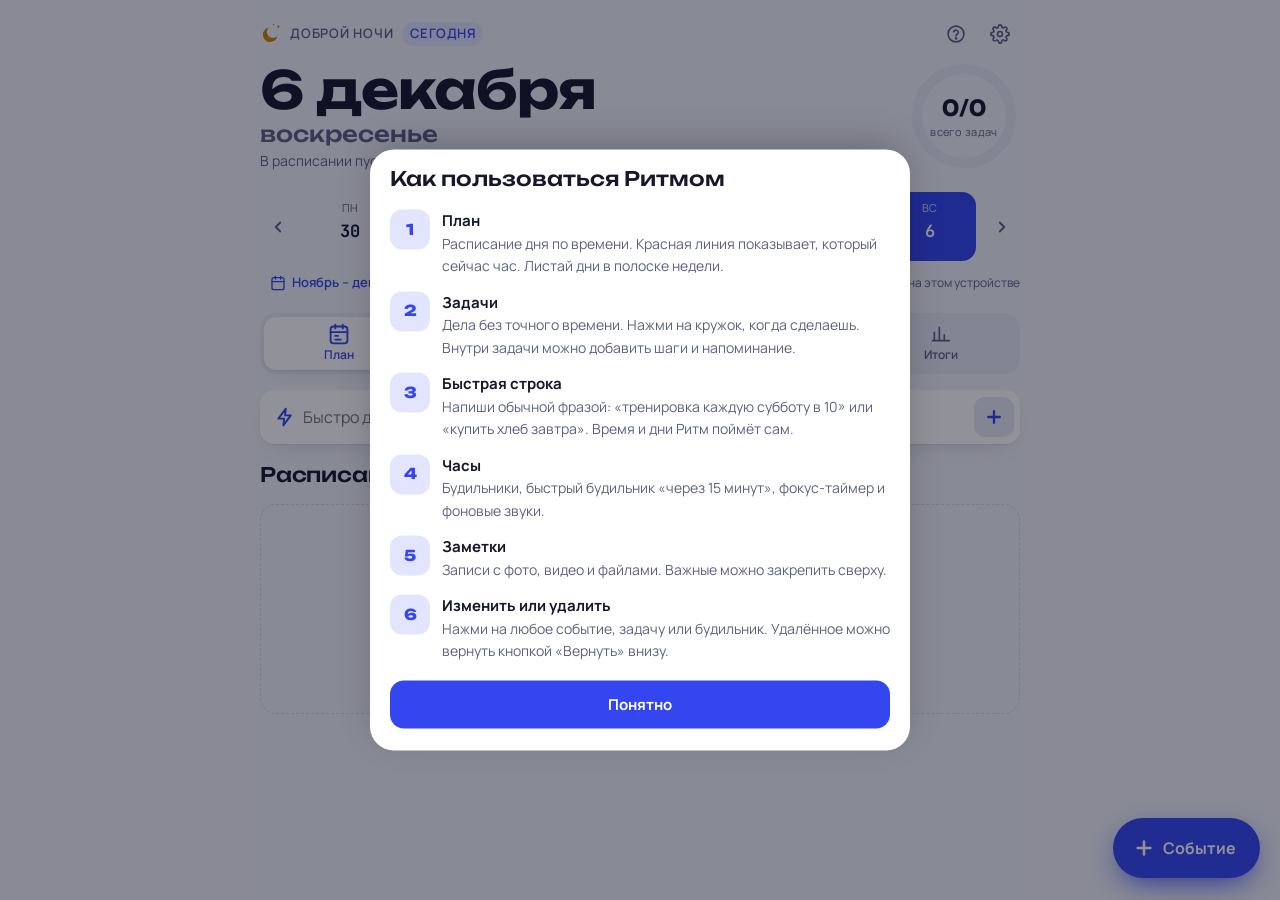
==== commit 0210d32b: "1.2.0: clearer interface, wheel time picker, own alarm melodies, fixes Co-Authored-By: Claude Opus 5" ====
--- a/index.html
+++ b/index.html
@@ -5,11 +5,11 @@
 <meta name="viewport" content="width=device-width,initial-scale=1,viewport-fit=cover">
 <title>Планер Ритм</title>
 <meta name="description" content="Планер: расписание, задачи, заметки, будильник и фокус-таймер">
-<link rel="manifest" href="manifest.webmanifest">
+<link rel="manifest" href="manifest.webmanifest?v=1.2.0">
 <meta name="theme-color" content="#F1F2F7" media="(prefers-color-scheme: light)">
 <meta name="theme-color" content="#0D0F1E" media="(prefers-color-scheme: dark)">
-<link rel="icon" type="image/png" sizes="32x32" href="icons/favicon-32.png">
-<link rel="apple-touch-icon" href="icons/apple-touch-icon.png">
+<link rel="icon" type="image/png" sizes="32x32" href="favicon-32.png">
+<link rel="apple-touch-icon" href="apple-touch-icon.png">
 <meta name="mobile-web-app-capable" content="yes">
 <meta name="apple-mobile-web-app-capable" content="yes">
 <meta name="apple-mobile-web-app-title" content="Ритм">
@@ -64,16 +64,21 @@
 .ico{width:16px;height:16px;flex:none;display:inline-block;vertical-align:-3px}
 
 /* ---------- hero ---------- */
-.hero{display:flex;gap:20px;align-items:center;justify-content:space-between;padding-block:24px 8px}
+.hero{display:flex;flex-direction:column;gap:6px;padding-block:14px 4px}
+.hero-top{display:flex;align-items:center;justify-content:space-between;gap:10px;min-height:40px}
+.hero-actions{display:flex;gap:4px;flex:none}
+.hero-actions .icon-btn{width:40px;height:40px}
+.hero-main{display:flex;align-items:center;justify-content:space-between;gap:14px}
 .hero-text{min-width:0}
-.greet{font-size:13px;font-weight:600;letter-spacing:.08em;text-transform:uppercase;color:var(--muted);display:flex;gap:10px;align-items:center;flex-wrap:wrap}
+.greet{font-size:13px;font-weight:600;letter-spacing:.06em;text-transform:uppercase;color:var(--muted);display:flex;gap:8px;align-items:center;min-width:0;white-space:nowrap;overflow:hidden}
+.greet #greet{overflow:hidden;text-overflow:ellipsis}
 .rel{background:var(--accent-soft);color:var(--accent);padding:2px 8px;border-radius:999px;letter-spacing:.04em}
 .icon-btn{width:34px;height:34px;border-radius:50%;display:grid;place-items:center;color:var(--muted);transition:background .2s,color .2s,transform .3s}
 .icon-btn:hover{background:var(--surface-2);color:var(--ink)}
 #settingsBtn:hover{transform:rotate(60deg)}
-.date{font-family:var(--f-display);font-weight:700;font-size:clamp(34px,8vw,60px);line-height:1;letter-spacing:-.02em;margin:10px 0 6px;text-wrap:balance}
-.date .wd{display:block;font-weight:500;font-size:.42em;letter-spacing:0;color:var(--muted);margin-top:8px}
-.summary{color:var(--muted);margin:6px 0 0;font-size:15px}
+.date{font-family:var(--f-display);font-weight:700;font-size:clamp(26px,7.2vw,52px);line-height:1.05;letter-spacing:-.02em;margin:2px 0 4px;white-space:nowrap}
+.date .wd{display:block;font-weight:500;font-size:max(14px,.42em);letter-spacing:0;color:var(--muted);margin-top:6px}
+.summary{color:var(--muted);margin:4px 0 0;font-size:14px}
 .summary b{color:var(--ink)}
 .ring{flex:none;position:relative;width:112px;height:112px}
 .ring svg{width:100%;height:100%;transform:rotate(-90deg)}
@@ -120,8 +125,8 @@
 .seg button svg{width:20px;height:20px;transition:transform .3s cubic-bezier(.3,1.6,.5,1)}
 .seg button[aria-selected="true"]{color:var(--accent)}
 .seg button[aria-selected="true"] svg{transform:scale(1.12)}
-.seg .lab{display:flex;align-items:center;gap:3px;max-width:100%;overflow:hidden}
-.seg .n{font-family:var(--f-mono);font-size:10px;background:var(--accent);color:var(--accent-ink);border-radius:999px;padding:0 5px;line-height:15px}
+.seg .lab{display:block;max-width:100%;overflow:hidden;text-overflow:ellipsis}
+.seg .n{position:absolute;top:3px;left:calc(50% + 5px);font-family:var(--f-mono);font-size:10px;font-weight:700;background:var(--accent);color:var(--accent-ink);border-radius:999px;padding:0 5px;line-height:16px;min-width:16px;text-align:center;box-shadow:0 0 0 2px var(--surface-2)}
 .seg .n:empty,.seg .n[data-z]{display:none}
 
 /* ---------- quick add ---------- */
@@ -131,7 +136,7 @@
 .qa-row svg{flex:none;color:var(--accent)}
 .qa-row input{flex:1;min-width:0;border:0;background:none;padding:9px 0;font-size:16px;outline:none}
 .qa-row button{flex:none;width:40px;height:40px;border-radius:11px;background:var(--accent);color:var(--accent-ink);display:grid;place-items:center;transition:transform .15s,opacity .2s}
-.qa-row button:disabled{opacity:.35}
+.qa-row button:disabled{opacity:1;background:var(--surface-2);color:var(--muted)}
 .qa-row button:active{transform:scale(.9)}
 .qa-prev{font-size:13px;color:var(--muted);display:flex;gap:6px;flex-wrap:wrap;align-items:center;min-height:0}
 .qa-prev:empty{display:none}
@@ -292,6 +297,26 @@
 .empty{border:1.5px dashed var(--line);border-radius:var(--r);padding:26px 20px;text-align:center;color:var(--muted);display:flex;flex-direction:column;gap:8px;align-items:center}
 .empty strong{font-family:var(--f-display);font-weight:500;color:var(--ink);font-size:16px}
 .empty p{margin:0;max-width:36ch}
+.act-btn{margin-top:4px;display:inline-flex;align-items:center;gap:8px;font-weight:700;font-size:15px;padding:11px 18px;border-radius:14px;background:var(--accent);color:var(--accent-ink);transition:transform .15s}
+.act-btn:active{transform:scale(.96)}
+.act-btn.soft{background:var(--accent-soft);color:var(--accent)}
+.qa-ex{display:flex;gap:6px;flex-wrap:wrap;align-items:center;font-size:13px;color:var(--muted);animation:fadeIn .25s both}
+.qa-ex button{font-size:13px;font-weight:600;padding:5px 10px;border-radius:999px;background:var(--surface);color:var(--ink);border:1px solid var(--line)}
+.grp{border-bottom:1px solid var(--line)}
+.grp>summary{list-style:none;display:flex;align-items:center;justify-content:space-between;gap:12px;padding:14px 2px;cursor:pointer}
+.grp>summary::-webkit-details-marker{display:none}
+.grp>summary span{display:flex;flex-direction:column;min-width:0}
+.grp>summary b{font-size:16px}
+.grp>summary small{font-size:13px;color:var(--muted)}
+.grp>summary .chev{flex:none;color:var(--muted);transition:transform .25s}
+.grp[open]>summary .chev{transform:rotate(180deg)}
+.grp-body{padding-bottom:8px}
+.grp-body .set-row:last-child{border-bottom:0}
+.help-list{margin:0;padding:0;list-style:none;display:flex;flex-direction:column;gap:14px}
+.help-list li{display:grid;grid-template-columns:40px 1fr;gap:12px;align-items:start}
+.help-list i{width:40px;height:40px;border-radius:12px;background:var(--accent-soft);color:var(--accent);display:grid;place-items:center;font-style:normal;font-weight:800;font-family:var(--f-display)}
+.help-list b{display:block;font-size:15px}
+.help-list span{font-size:14px;color:var(--muted)}
 
 /* ---------- focus ---------- */
 .focus{display:flex;flex-direction:column;align-items:center;gap:18px;padding-block:6px 10px}
@@ -332,6 +357,7 @@
 .bar-col.zero i{background:var(--surface-2)}
 .bar-col.zero em{color:var(--muted)}
 .bars.focus-bars .bar-col i{background:var(--calm)}
+.bars .bar-col.zero i{background:var(--surface-2)}
 .bar-days{display:grid;grid-template-columns:repeat(7,1fr);gap:8px;margin-top:8px;text-align:center;font-size:12px;color:var(--muted);text-transform:uppercase;letter-spacing:.05em}
 .bar-days .t{color:var(--accent);font-weight:700}
 .upcoming{list-style:none;margin:0;padding:0;display:flex;flex-direction:column;gap:6px}
@@ -530,7 +556,25 @@
 .al-main span{font-size:13px;color:var(--muted);overflow-wrap:anywhere}
 .al-tools{display:flex;gap:8px;flex-wrap:wrap;justify-content:space-between;margin-top:14px}
 .al-note{margin-top:14px;text-align:center}
-.al-time{font-family:var(--f-display)!important;font-size:44px!important;text-align:center;padding:14px!important;font-weight:700}
+.wheels{position:relative;display:flex;justify-content:center;align-items:center;gap:6px;height:168px;background:var(--surface-2);border-radius:20px;overflow:hidden;user-select:none}
+.wheel{height:168px;width:96px;overflow-y:scroll;scroll-snap-type:y mandatory;scrollbar-width:none;position:relative;z-index:1;outline:none;
+  -webkit-mask-image:linear-gradient(transparent,#000 30%,#000 70%,transparent);mask-image:linear-gradient(transparent,#000 30%,#000 70%,transparent)}
+.wheel::-webkit-scrollbar{display:none}
+.wheel div{height:56px;display:grid;place-items:center;scroll-snap-align:center;font-family:var(--f-display);font-weight:700;font-size:40px;color:var(--muted);font-variant-numeric:tabular-nums;transition:color .15s,transform .15s;cursor:pointer}
+.wheel div.sel{color:var(--ink);transform:scale(1.08)}
+.wheel div.pad{pointer-events:none}
+.wheel:focus-visible{box-shadow:inset 0 0 0 2px var(--accent);border-radius:14px}
+.wheel-colon{font-family:var(--f-display);font-size:40px;position:relative;z-index:1;margin-top:-6px}
+.wheel-hl{position:absolute;left:12px;right:12px;top:56px;height:56px;border-radius:14px;background:var(--surface);box-shadow:var(--shadow)}
+.sound-row{display:flex;gap:8px;align-items:center}
+.sound-row .inp{flex:1}
+.sound-row .round-btn{width:48px;height:48px;flex:none;display:grid;place-items:center;background:var(--accent-soft);color:var(--accent)}
+.al-until{margin:-4px 0 0;text-align:center;font-weight:600;color:var(--accent);font-size:15px;min-height:22px}
+.nap{display:flex;gap:6px;flex-wrap:wrap;align-items:center;justify-content:center;margin-top:14px;font-size:13px;color:var(--muted)}
+.al-empty{display:flex;flex-direction:column;align-items:center;gap:10px;text-align:center;padding:22px 16px;border:1.5px dashed var(--line);border-radius:var(--r)}
+.al-empty .big-bell{width:64px;height:64px;border-radius:20px;background:var(--accent-soft);color:var(--accent);display:grid;place-items:center}
+.al-empty strong{font-family:var(--f-display);font-weight:500;font-size:18px}
+.al-empty p{margin:0;color:var(--muted);max-width:32ch}
 
 /* ---------- ringing ---------- */
 .ring-ov{position:fixed;inset:0;z-index:80;display:flex;flex-direction:column;align-items:center;justify-content:center;gap:10px;color:#fff;text-align:center;
@@ -554,7 +598,7 @@
 .night-box span{color:#8a8fa8;font-size:15px}
 .night>button{position:absolute;left:50%;transform:translateX(-50%);bottom:calc(24px + env(safe-area-inset-bottom,0px));color:#6a6f88;font-size:14px;padding:10px 16px;border-radius:12px;border:1px solid #23263a}
 
-@media (max-width:420px){.ring{width:92px;height:92px}.ring-label b{font-size:18px}.hero{padding-block:18px 4px}.seg button{font-size:13px}}
+@media (max-width:420px){.ring{width:84px;height:84px}.ring-label b{font-size:17px}.ring-label span{font-size:10px}}
 
 /* ---------- installed app ---------- */
 .install-bar{position:fixed;z-index:42;left:50%;transform:translateX(-50%);bottom:calc(96px + env(safe-area-inset-bottom,0px));width:min(460px,calc(100vw - 24px));
@@ -581,16 +625,19 @@
 
 <div class="wrap">
   <header class="hero">
-    <div class="hero-text load-1">
-      <div class="greet"><span class="sky" id="sky" aria-hidden="true"></span><span id="greet">Добрый день</span><span class="rel" id="rel" hidden>сегодня</span>
-        <button class="icon-btn" id="settingsBtn" aria-label="Настройки"><svg width="18" height="18" viewBox="0 0 24 24" fill="none" stroke="currentColor" stroke-width="2" stroke-linecap="round" stroke-linejoin="round"><circle cx="12" cy="12" r="3"/><path d="M19.4 15a1.65 1.65 0 0 0 .33 1.82l.06.06a2 2 0 1 1-2.83 2.83l-.06-.06a1.65 1.65 0 0 0-1.82-.33 1.65 1.65 0 0 0-1 1.51V21a2 2 0 1 1-4 0v-.09A1.65 1.65 0 0 0 9 19.4a1.65 1.65 0 0 0-1.82.33l-.06.06a2 2 0 1 1-2.83-2.83l.06-.06A1.65 1.65 0 0 0 4.68 15a1.65 1.65 0 0 0-1.51-1H3a2 2 0 1 1 0-4h.09A1.65 1.65 0 0 0 4.6 9a1.65 1.65 0 0 0-.33-1.82l-.06-.06a2 2 0 1 1 2.83-2.83l.06.06A1.65 1.65 0 0 0 9 4.68a1.65 1.65 0 0 0 1-1.51V3a2 2 0 1 1 4 0v.09a1.65 1.65 0 0 0 1 1.51 1.65 1.65 0 0 0 1.82-.33l.06-.06a2 2 0 1 1 2.83 2.83l-.06.06A1.65 1.65 0 0 0 19.4 9a1.65 1.65 0 0 0 1.51 1H21a2 2 0 1 1 0 4h-.09a1.65 1.65 0 0 0-1.51 1z"/></svg></button>
+    <div class="hero-top load-1">
+      <div class="greet"><span class="sky" id="sky" aria-hidden="true"></span><span id="greet">Добрый день</span><span class="rel" id="rel" hidden>сегодня</span></div>
+      <div class="hero-actions"><button class="icon-btn" id="helpBtn" aria-label="Как пользоваться"><svg width="20" height="20" viewBox="0 0 24 24" fill="none" stroke="currentColor" stroke-width="2" stroke-linecap="round" stroke-linejoin="round"><circle cx="12" cy="12" r="9.5"/><path d="M9.3 9.2a2.8 2.8 0 0 1 5.4 1c0 1.9-2.7 2.4-2.7 4"/><circle cx="12" cy="17.3" r=".6" fill="currentColor"/></svg></button><button class="icon-btn" id="settingsBtn" aria-label="Настройки"><svg width="20" height="20" viewBox="0 0 24 24" fill="none" stroke="currentColor" stroke-width="2" stroke-linecap="round" stroke-linejoin="round"><circle cx="12" cy="12" r="3"/><path d="M19.4 15a1.65 1.65 0 0 0 .33 1.82l.06.06a2 2 0 1 1-2.83 2.83l-.06-.06a1.65 1.65 0 0 0-1.82-.33 1.65 1.65 0 0 0-1 1.51V21a2 2 0 1 1-4 0v-.09A1.65 1.65 0 0 0 9 19.4a1.65 1.65 0 0 0-1.82.33l-.06.06a2 2 0 1 1-2.83-2.83l.06-.06A1.65 1.65 0 0 0 4.68 15a1.65 1.65 0 0 0-1.51-1H3a2 2 0 1 1 0-4h.09A1.65 1.65 0 0 0 4.6 9a1.65 1.65 0 0 0-.33-1.82l-.06-.06a2 2 0 1 1 2.83-2.83l.06.06A1.65 1.65 0 0 0 9 4.68a1.65 1.65 0 0 0 1-1.51V3a2 2 0 1 1 4 0v.09a1.65 1.65 0 0 0 1 1.51 1.65 1.65 0 0 0 1.82-.33l.06-.06a2 2 0 1 1 2.83 2.83l-.06.06A1.65 1.65 0 0 0 19.4 9a1.65 1.65 0 0 0 1.51 1H21a2 2 0 1 1 0 4h-.09a1.65 1.65 0 0 0-1.51 1z"/></svg></button></div>
+    </div>
+    <div class="hero-main">
+      <div class="hero-text load-1">
+        <h1 class="date" id="dateTitle">16 октября<span class="wd">пятница</span></h1>
+        <p class="summary" id="summary"></p>
       </div>
-      <h1 class="date" id="dateTitle">16 октября<span class="wd">пятница</span></h1>
-      <p class="summary" id="summary"></p>
-    </div>
     <div class="ring load-2" role="img" id="ringBox" aria-label="Прогресс задач">
       <svg viewBox="0 0 100 100"><circle class="track" cx="50" cy="50" r="42" fill="none" stroke-width="9"/><circle class="bar" id="ringBar" cx="50" cy="50" r="42" fill="none" stroke-width="9" stroke-dasharray="263.9" stroke-dashoffset="263.9"/></svg>
       <div class="ring-label"><b id="ringNum">0/0</b><span id="ringCap">за день</span></div>
+    </div>
     </div>
   </header>
 
@@ -622,10 +669,11 @@
     <div class="quick-add" id="quickAdd">
       <div class="qa-row">
         <svg width="20" height="20" viewBox="0 0 24 24" fill="none" stroke="currentColor" stroke-width="2.2" stroke-linecap="round" stroke-linejoin="round"><path d="M13 2L4 14h7l-1 8 9-12h-7z"/></svg>
-        <input id="quick" type="text" autocomplete="off" enterkeyhint="done" placeholder="Быстро: «тренировка каждую субботу в 10»" aria-label="Быстрое добавление">
+        <input id="quick" type="text" autocomplete="off" enterkeyhint="done" placeholder="Быстро добавить дело…" aria-label="Быстрое добавление">
         <button id="quickGo" aria-label="Добавить" disabled><svg width="20" height="20" viewBox="0 0 24 24" fill="none" stroke="currentColor" stroke-width="2.8" stroke-linecap="round"><path d="M12 5v14M5 12h14"/></svg></button>
       </div>
       <div class="qa-prev" id="quickPrev"></div>
+      <div class="qa-ex" id="qaEx" hidden><span>Например:</span><button type="button" data-ex="зарядка по будням в 7">зарядка по будням в 7</button><button type="button" data-ex="тренировка каждую субботу в 10">тренировка каждую субботу в 10</button><button type="button" data-ex="купить хлеб завтра">купить хлеб завтра</button><button type="button" data-ex="сдать доклад 25.10 срочно">сдать доклад 25.10 срочно</button></div>
     </div>
 
     <section class="panel" id="p-plan">
@@ -659,15 +707,11 @@
         <input class="radio" type="radio" name="clk" id="clk-alarm" value="alarm"><label for="clk-alarm">Будильник</label>
         <input class="radio" type="radio" name="clk" id="clk-focus" value="focus"><label for="clk-focus">Фокус-таймер</label>
       </div>
-      <div class="amb" id="ambBox">
-        <div class="amb-head">Фоновый звук<small id="ambNow">выключен</small></div>
-        <div class="opt-grid" id="ambOpts"></div>
-        <label class="vol" for="ambVol">Громкость<input type="range" id="ambVol" min="0" max="1" step="0.05"></label>
-      </div>
       <div id="alarmView">
         <div class="next-al" id="nextAl"></div>
         <div class="al-list" id="alList"></div>
-        <div class="al-tools"><button class="link-btn" id="alNew"><svg class="ico" viewBox="0 0 24 24" fill="none" stroke="currentColor" stroke-width="2.6" stroke-linecap="round"><path d="M12 5v14M5 12h14"/></svg>Новый будильник</button><button class="link-btn" id="nightBtn"><svg class="ico" viewBox="0 0 24 24" fill="none" stroke="currentColor" stroke-width="2" stroke-linecap="round" stroke-linejoin="round"><path d="M21 12.8A9 9 0 1 1 11.2 3a7 7 0 0 0 9.8 9.8z"/></svg>Ночные часы</button></div>
+        <div class="nap" id="nap"><span>Быстрый будильник:</span><button class="chip-btn" data-nap="15">через 15 мин</button><button class="chip-btn" data-nap="30">30 мин</button><button class="chip-btn" data-nap="60">1 час</button><button class="chip-btn" data-nap="480">8 часов</button></div>
+        <div class="al-tools"><button class="act-btn" id="alNew"><svg class="ico" viewBox="0 0 24 24" fill="none" stroke="currentColor" stroke-width="2.6" stroke-linecap="round"><path d="M12 5v14M5 12h14"/></svg>Новый будильник</button><button class="link-btn" id="nightBtn"><svg class="ico" viewBox="0 0 24 24" fill="none" stroke="currentColor" stroke-width="2" stroke-linecap="round" stroke-linejoin="round"><path d="M21 12.8A9 9 0 1 1 11.2 3a7 7 0 0 0 9.8 9.8z"/></svg>Ночные часы</button></div>
         <p class="hint al-note">Будильник звонит, пока планер открыт. На ночь включи «Ночные часы»: экран не погаснет, и сигнал точно сработает. Держи телефон на зарядке.</p>
       </div>
       <div class="focus" id="focus" data-mode="work" hidden>
@@ -689,6 +733,11 @@
         <div class="field focus-task"><label for="fTask">Над чем работаю</label><select class="inp" id="fTask"></select></div>
         <p class="focus-stat" id="fStat"></p>
       </div>
+      <div class="amb" id="ambBox" style="margin-top:22px">
+        <div class="amb-head">Фоновый звук<small id="ambNow">выключен</small></div>
+        <div class="opt-grid" id="ambOpts"></div>
+        <label class="vol" for="ambVol">Громкость<input type="range" id="ambVol" min="0" max="1" step="0.05"></label>
+      </div>
     </section>
 
     <section class="panel" id="p-stats" hidden>
@@ -703,7 +752,7 @@
   </main>
 </div>
 
-<button class="fab" id="fab" aria-label="Добавить"><svg width="22" height="22" viewBox="0 0 24 24" fill="none" stroke="currentColor" stroke-width="2.8" stroke-linecap="round"><path d="M12 5v14M5 12h14"/></svg>Добавить</button>
+<button class="fab" id="fab" aria-label="Добавить"><svg width="22" height="22" viewBox="0 0 24 24" fill="none" stroke="currentColor" stroke-width="2.8" stroke-linecap="round"><path d="M12 5v14M5 12h14"/></svg><span id="fabLab">Добавить</span></button>
 
 <div class="scrim" id="scrim" hidden></div>
 
@@ -839,46 +888,67 @@
   <div class="lb-stage" id="lbStage"></div>
 </div>
 
+<div class="sheet" id="helpSheet" role="dialog" aria-modal="true" aria-labelledby="helpTitle" hidden>
+  <div class="grab"></div>
+  <h3 id="helpTitle">Как пользоваться Ритмом</h3>
+  <ul class="help-list">
+    <li><i>1</i><div><b>План</b><span>Расписание дня по времени. Красная линия показывает, который сейчас час. Листай дни в полоске недели.</span></div></li>
+    <li><i>2</i><div><b>Задачи</b><span>Дела без точного времени. Нажми на кружок, когда сделаешь. Внутри задачи можно добавить шаги и напоминание.</span></div></li>
+    <li><i>3</i><div><b>Быстрая строка</b><span>Напиши обычной фразой: «тренировка каждую субботу в 10» или «купить хлеб завтра». Время и дни Ритм поймёт сам.</span></div></li>
+    <li><i>4</i><div><b>Часы</b><span>Будильники, быстрый будильник «через 15 минут», фокус-таймер и фоновые звуки.</span></div></li>
+    <li><i>5</i><div><b>Заметки</b><span>Записи с фото, видео и файлами. Важные можно закрепить сверху.</span></div></li>
+    <li><i>6</i><div><b>Изменить или удалить</b><span>Нажми на любое событие, задачу или будильник. Удалённое можно вернуть кнопкой «Вернуть» внизу.</span></div></li>
+  </ul>
+  <div class="actions" style="margin-top:18px"><button type="button" class="btn primary" id="helpClose" style="flex:1">Понятно</button></div>
+</div>
+
 <div class="sheet" id="settings" role="dialog" aria-modal="true" aria-labelledby="setTitle" hidden>
   <div class="grab"></div>
   <h3 id="setTitle">Настройки</h3>
-  <div class="sub-head">Оформление</div>
+  <details class="grp"><summary><span><b>Цвет и тема</b><small>Цвет кнопок, светлая или тёмная тема, имя</small></span><svg class="chev" width="18" height="18" viewBox="0 0 24 24" fill="none" stroke="currentColor" stroke-width="2.4" stroke-linecap="round" stroke-linejoin="round"><path d="M6 9l6 6 6-6"/></svg></summary><div class="grp-body">
   <div class="set-row set-col"><div><b>Цвет кнопок</b><small>Выбери из палитры или задай свой</small></div>
     <div class="accents" id="accents"></div>
     <label class="custom-col"><input type="color" id="customCol" value="#3346f0">Свой цвет</label>
   </div>
-  <div class="set-row"><div><b>Тема</b><small>Как в системе или своя</small></div>
-    <div class="pill-seg" style="min-width:240px">
+  <div class="set-row set-col"><div><b>Тема</b><small>«Авто» — как в настройках телефона</small></div>
+    <div class="pill-seg">
       <input class="radio" type="radio" name="theme" id="th-auto" value="auto"><label for="th-auto">Авто</label>
       <input class="radio" type="radio" name="theme" id="th-light" value="light"><label for="th-light">Светлая</label>
       <input class="radio" type="radio" name="theme" id="th-dark" value="dark"><label for="th-dark">Тёмная</label>
     </div></div>
+  <div class="set-row set-col"><div><b>Как тебя зовут</b><small>Для приветствия наверху</small></div><input class="inp" id="userName" maxlength="30" autocomplete="off" placeholder="Имя или ник"></div>
+  </div></details>
+  <details class="grp"><summary><span><b>Фон, шрифт и эффекты</b><small>Живой фон, шрифт, карточки, размер текста</small></span><svg class="chev" width="18" height="18" viewBox="0 0 24 24" fill="none" stroke="currentColor" stroke-width="2.4" stroke-linecap="round" stroke-linejoin="round"><path d="M6 9l6 6 6-6"/></svg></summary><div class="grp-body">
   <div class="set-row set-col"><div><b>Фон и декорации</b><small>Узор или живая анимация за карточками</small></div><div class="opt-grid" id="opt-decor"></div></div>
   <div class="set-row set-col"><div><b>Шрифт заголовков</b></div><div class="opt-grid" id="opt-font"></div></div>
   <div class="set-row set-col"><div><b>Стиль карточек</b></div><div class="opt-grid" id="opt-cards"></div></div>
   <div class="set-row set-col"><div><b>Скругление углов</b></div><div class="opt-grid" id="opt-round"></div></div>
   <div class="set-row set-col"><div><b>Размер текста</b></div><div class="opt-grid" id="opt-size"></div></div>
-  <div class="set-row set-col"><div><b>Как тебя зовут</b><small>Для приветствия наверху</small></div><input class="inp" id="userName" maxlength="30" autocomplete="off" placeholder="Имя или ник"></div>
   <div class="set-row"><div><b>Небо у даты</b><small>Солнце днём, луна и звёзды ночью</small></div><button class="switch" id="skySw" role="switch" aria-checked="true" aria-label="Небо у даты"></button></div>
   <div class="set-row"><div><b>Салют за выполненный день</b><small>Когда закрыты все задачи дня</small></div><button class="switch" id="celebSw" role="switch" aria-checked="true" aria-label="Салют за выполненный день"></button></div>
   <div class="set-row"><div><b>Круги от касаний</b><small>Волна в месте нажатия</small></div><button class="switch" id="rippleSw" role="switch" aria-checked="true" aria-label="Круги от касаний"></button></div>
   <div class="set-row"><div><b>Переливы даты</b><small>Дата наверху переливается цветами</small></div><button class="switch" id="shimSw" role="switch" aria-checked="false" aria-label="Переливы даты"></button></div>
   <div class="set-row"><div><b>Спокойные анимации</b><small>Меньше движения на экране</small></div><button class="switch" id="calmSw" role="switch" aria-checked="false" aria-label="Спокойные анимации"></button></div>
-  <div class="sub-head">Звук</div>
+  </div></details>
+  <details class="grp"><summary><span><b>Звук</b><small>Звуки нажатий, сигнал напоминаний</small></span><svg class="chev" width="18" height="18" viewBox="0 0 24 24" fill="none" stroke="currentColor" stroke-width="2.4" stroke-linecap="round" stroke-linejoin="round"><path d="M6 9l6 6 6-6"/></svg></summary><div class="grp-body">
   <div class="set-row set-col"><div><b>Звуки интерфейса</b><small>Тихие звуки при нажатиях, добавлении и выполнении</small></div><div class="opt-grid" id="opt-sfx"></div>
     <label class="vol" for="sfxVol">Громкость<input type="range" id="sfxVol" min="0" max="1" step="0.05"></label></div>
   <div class="set-row"><div><b>Звук напоминаний</b><small>Сигнал, когда срабатывает напоминание или таймер</small></div><button class="switch" id="soundSw" role="switch" aria-checked="true" aria-label="Звук напоминаний"></button></div>
   <div class="set-row"><div><b>Проверить напоминание</b><small>Покажет пробное уведомление со звуком</small></div><button class="link-btn" id="testRem">Проверить</button></div>
-  <div class="sub-head">Приложение</div>
+  </div></details>
+  <details class="grp" id="grpApp"><summary><span><b>Приложение</b><small>Установка, уведомления, версия</small></span><svg class="chev" width="18" height="18" viewBox="0 0 24 24" fill="none" stroke="currentColor" stroke-width="2.4" stroke-linecap="round" stroke-linejoin="round"><path d="M6 9l6 6 6-6"/></svg></summary><div class="grp-body">
   <div class="set-row" id="installRow"><div><b>Установить на устройство</b><small id="installText">Иконка на рабочем столе и работа без интернета</small></div><button class="link-btn" id="installBtn">Установить</button></div>
   <div class="set-row"><div><b>Системные уведомления</b><small id="notifText">Напоминания и будильник, даже когда окно свёрнуто</small></div><button class="switch" id="notifSw" role="switch" aria-checked="false" aria-label="Системные уведомления"></button></div>
-  <div class="set-row"><div><b>Версия</b><small>Ритм 1.0.0</small></div><button class="link-btn" id="updBtn">Проверить обновление</button></div>
-  <div class="sub-head">Данные</div>
+  <div class="set-row"><div><b>Версия</b><small>Ритм 1.2.0</small></div><button class="link-btn" id="updBtn">Проверить обновление</button></div>
+  <div class="set-row" id="apkRow" hidden><div><b>Приложение для Android</b><small>С виджетами и будильником, который звонит, даже когда Ритм закрыт</small></div><a class="link-btn" href="ritm.apk" download>Скачать</a></div>
+  </div></details>
+  <details class="grp" id="grpData"><summary><span><b>Данные</b><small>Резервная копия, восстановление, удаление</small></span><svg class="chev" width="18" height="18" viewBox="0 0 24 24" fill="none" stroke="currentColor" stroke-width="2.4" stroke-linecap="round" stroke-linejoin="round"><path d="M6 9l6 6 6-6"/></svg></summary><div class="grp-body">
   <div class="set-row" id="exportRow"><div><b>Резервная копия</b><small>Сохрани файл со всеми записями</small></div><button class="link-btn" id="exportBtn">Сохранить файл</button></div>
   <div class="set-row"><div><b>Восстановить из копии</b><small>Загрузи файл, сохранённый раньше</small></div><span class="link-btn file-btn">Выбрать файл<input type="file" id="importFile" accept=".json,application/json"></span></div>
   <div class="set-row set-col" id="storeRow" hidden><div><b>Хранилище вложений</b><small id="storeText">Считаю…</small><div class="meter"><b id="storeBar" style="width:0"></b></div></div><button class="link-btn" id="cleanBtn" style="align-self:flex-start">Убрать неиспользуемые файлы</button></div>
   <div class="set-row"><div><b>Удалить всё</b><small>События, задачи и статистику</small></div><button class="btn danger" id="wipeBtn">Удалить</button></div>
-  <div class="actions"><button type="button" class="btn plain" id="setClose" style="flex:1">Готово</button></div>
+  </div></details>
+  <div class="actions"><button type="button" class="btn primary" id="setClose" style="flex:1">Готово</button></div>
 </div>
 
 <div class="ring-ov" id="ringOv" hidden role="alertdialog" aria-modal="true" aria-labelledby="ringTime">
@@ -898,7 +968,14 @@
   <div class="grab"></div>
   <h3 id="alTitle">Будильник</h3>
   <form class="form" id="alForm" novalidate>
-    <input class="inp al-time" type="time" id="al-time" aria-label="Время будильника" required>
+    <div class="wheels" id="wheels" aria-label="Время будильника">
+      <div class="wheel" id="whH" tabindex="0" role="listbox" aria-label="Часы"></div>
+      <b class="wheel-colon">:</b>
+      <div class="wheel" id="whM" tabindex="0" role="listbox" aria-label="Минуты"></div>
+      <div class="wheel-hl" aria-hidden="true"></div>
+    </div>
+    <input type="hidden" id="al-time" value="07:00">
+    <p class="al-until" id="alUntil"></p>
     <div class="field"><span class="lbl">Дни</span>
       <div class="wdays" id="al-days">
         <input class="radio" type="checkbox" id="al-wd-1" value="1"><label for="al-wd-1">пн</label>
@@ -913,11 +990,12 @@
       <p class="hint" id="alHint"></p>
     </div>
     <div class="field"><label for="al-label">Подпись</label><input class="inp" id="al-label" maxlength="60" autocomplete="off" placeholder="Например: подъём в школу"></div>
-    <div class="row">
-      <div class="field"><label for="al-sound">Мелодия</label><select class="inp" id="al-sound"></select></div>
+    <div class="field"><label for="al-sound">Мелодия</label>
+      <div class="sound-row"><select class="inp" id="al-sound"></select>
+      <button type="button" class="round-btn" id="alPreview" aria-label="Послушать мелодию"><svg width="16" height="16" viewBox="0 0 24 24" fill="currentColor"><path d="M7 4.5v15l13-7.5z"/></svg></button></div>
+      <p class="hint" id="soundHint"></p>
+    </div>
       <div class="field"><label for="al-snooze">Отложить на</label><select class="inp" id="al-snooze"><option value="5">5 минут</option><option value="10">10 минут</option><option value="15">15 минут</option></select></div>
-    </div>
-    <button type="button" class="link-btn" id="alPreview" style="align-self:flex-start"><svg class="ico" viewBox="0 0 24 24" fill="currentColor"><path d="M7 4.5v15l13-7.5z"/></svg>Послушать мелодию</button>
     <div class="set-row" style="border:0;padding:0"><div><b>Плавно громче</b><small>Звук нарастает за 30 секунд</small></div><button type="button" class="switch" id="al-grad" role="switch" aria-checked="true" aria-label="Плавно громче"></button></div>
     <p class="err" id="alErr" role="alert"></p>
     <div class="actions">
@@ -929,7 +1007,7 @@
 </div>
 
 <div class="install-bar" id="installBar" hidden>
-  <img src="icons/icon-192.png" alt="" width="40" height="40">
+  <img src="icon-192.png" alt="" width="40" height="40">
   <div><b>Установи Ритм</b><small id="installBarText">Будет открываться как обычное приложение</small></div>
   <button id="installBarGo">Установить</button><button id="installBarX" aria-label="Скрыть">✕</button>
 </div>
@@ -981,7 +1059,7 @@
   if(Array.isArray(o.events))s.events=o.events.filter(e=>e&&e.id&&e.title).map(e=>({id:String(e.id),title:String(e.title),date:e.date||todayIso(),start:e.start||'09:00',end:e.end||'',color:[1,2,3,4].includes(e.color)?e.color:1,note:e.note||'',cat:e.cat||'',remind:typeof e.remind==='number'?e.remind:-1,repeat:normRep(e.repeat),skip:Array.isArray(e.skip)?e.skip:[],files:normFiles(e.files),created:e.created||0}));
   if(Array.isArray(o.notes))s.notes=o.notes.filter(n=>n&&n.id&&(n.title||n.text)).map(n=>({id:String(n.id),title:String(n.title||''),text:String(n.text||''),color:[1,2,3,4].includes(n.color)?n.color:1,pinned:!!n.pinned,files:normFiles(n.files),updated:n.updated||0}));
   if(Array.isArray(o.tasks))s.tasks=o.tasks.filter(t=>t&&t.id&&t.title).map(t=>({id:String(t.id),title:String(t.title),priority:[1,2,3].includes(t.priority)?t.priority:2,due:t.due||'',note:t.note||'',cat:t.cat||'',done:!!t.done,doneAt:t.doneAt||0,remindTime:t.remindTime||'',repeat:normRep(t.repeat),from:t.from||(t.created?iso(new Date(t.created)):todayIso()),doneDates:Array.isArray(t.doneDates)?t.doneDates.slice(-400):[],skip:Array.isArray(t.skip)?t.skip:[],subs:Array.isArray(t.subs)?t.subs.filter(x=>x&&x.t).map(x=>({id:x.id||uid(),t:String(x.t),d:!!x.d})):[],files:normFiles(t.files),created:t.created||0}));
-  if(Array.isArray(o.alarms))s.alarms=o.alarms.filter(a=>a&&a.id&&/^\d\d:\d\d$/.test(a.time)).map(a=>({id:String(a.id),time:a.time,days:Array.isArray(a.days)?a.days.map(Number).filter(n=>n>=0&&n<=6):[],label:String(a.label||''),sound:a.sound||'bells',snooze:[5,10,15].includes(a.snooze)?a.snooze:10,grad:a.grad!==false,on:a.on!==false,created:a.created||0}));
+  if(Array.isArray(o.alarms))s.alarms=o.alarms.filter(a=>a&&a.id&&/^\d\d:\d\d$/.test(a.time)).map(a=>({id:String(a.id),time:a.time,days:Array.isArray(a.days)?a.days.map(Number).filter(n=>n>=0&&n<=6):[],label:String(a.label||''),sound:String(a.sound||'bells'),soundName:String(a.soundName||''),snooze:[5,10,15].includes(a.snooze)?a.snooze:10,grad:a.grad!==false,on:a.on!==false,created:a.created||0}));
   if(o.focus&&typeof o.focus==='object')for(const k in o.focus){const v=Number(o.focus[k]);if(/^\d{4}-\d\d-\d\d$/.test(k)&&v>0)s.focus[k]=v}
   if(o.meta&&typeof o.meta==='object')s.meta={cleaned:!!o.meta.cleaned};
   return s;
@@ -1276,7 +1354,7 @@
   $('#nSched').textContent=evs.length||'';
   const rel=dayLabel(ui.day);$('#schedHead').textContent='Расписание'+(rel?' на '+rel:'');
   $('#copyPlan').hidden=!evs.length;
-  if(!evs.length){list.innerHTML='<li class="empty enter"><strong>День свободен</strong><p>Нажми «Добавить», чтобы вписать занятие или встречу. Повторяющиеся дела, например каждую субботу, тоже можно.</p></li>';return}
+  if(!evs.length){list.innerHTML='<li class="empty enter"><strong>День свободен</strong><p>Впиши занятие, встречу или тренировку. Можно сделать повтор, например каждую субботу.</p><button class="act-btn" data-act="event">Добавить событие</button></li>';return}
   const t=todayIso(),isToday=ui.day===t,isPast=ui.day<t,n=nowM();
   let h='',placed=false;
   evs.forEach((e,i)=>{
@@ -1370,7 +1448,7 @@
     else if(ui.filter==='done')msg=['Пока ничего не отмечено','Отметь задачу кружком слева, и она появится здесь.'];
     else if(one.length)msg=['Всё сделано','Все важные задачи закрыты. Можно выдохнуть.'];
     else msg=['Задач пока нет','Запиши то, что важно не забыть: дедлайны, звонки, покупки. Для дел по расписанию выбери повтор по дням недели.'];
-    list.innerHTML='<li class="empty enter"><strong>'+msg[0]+'</strong><p>'+msg[1]+'</p></li>';return}
+    list.innerHTML='<li class="empty enter"><strong>'+msg[0]+'</strong><p>'+msg[1]+'</p>'+(ui.filter!=='done'&&!ui.q?'<button class="act-btn" data-act="task">Добавить задачу</button>':'')+'</li>';return}
   list.innerHTML=items.map((t,i)=>taskCard(t,i,ui.day)).join('');
 }
 function renderTabs(){
@@ -1379,11 +1457,14 @@
   $('#quickAdd').hidden=!(ui.tab==='plan'||ui.tab==='tasks');
   TABS.forEach(k=>{$('#tab-'+k).setAttribute('aria-selected',String(ui.tab===k));const p=$('#p-'+k);const was=p.hidden;p.hidden=ui.tab!==k;if(was&&!p.hidden&&!reduce){p.classList.remove('panel-in');void p.offsetWidth;p.classList.add('panel-in')}});
   $('#fab').hidden=ui.tab==='stats'||(ui.tab==='focus'&&settings.clk!=='alarm');
+  $('#fabLab').textContent={plan:'Событие',tasks:'Задача',notes:'Заметка',focus:'Будильник'}[ui.tab]||'Добавить';$('#fab').setAttribute('aria-label','Добавить: '+$('#fabLab').textContent.toLowerCase());
 }
 function render(){renderHero();renderWeek();renderSchedule();renderTasks();renderNotes();renderTabs();if(ui.tab==='focus'){renderClock();renderFocus()}if(ui.tab==='stats')renderStats();firstPaint=false}
 
 /* ---------- interactions ---------- */
 document.addEventListener('click',e=>{
+  const act=e.target.closest('[data-act]');
+  if(act){const k=act.dataset.act;if(k==='event'){ui.tab='plan';openEditor()}else if(k==='task'){ui.tab='tasks';openEditor()}else if(k==='note')openNote();else if(k==='alarm')openAlarm();return}
   const day=e.target.closest('[data-day]');if(day){sfx('day');ui.day=day.dataset.day;render();return}
   const tog=e.target.closest('[data-toggle]');if(tog){toggleTask(tog.dataset.toggle,tog);return}
   const sub=e.target.closest('[data-sub]');if(sub){toggleSub(sub.dataset.sub);return}
@@ -1449,7 +1530,7 @@
 
 /* ---------- dialogs ---------- */
 let openDlg=null,lastFocus=null;const scrim=$('#scrim');
-function showDlg(el){sfx('open');lastFocus=document.activeElement;openDlg=el;scrim.hidden=false;el.hidden=false;el.scrollTop=0;requestAnimationFrame(()=>requestAnimationFrame(()=>{scrim.classList.add('on');el.classList.add('on')}))}
+function showDlg(el){sfx('open');$('#toast').classList.remove('on');lastFocus=document.activeElement;openDlg=el;scrim.hidden=false;el.hidden=false;el.scrollTop=0;requestAnimationFrame(()=>requestAnimationFrame(()=>{scrim.classList.add('on');el.classList.add('on')}))}
 function closeDlg(){const el=openDlg;if(!el)return;sfx('close');openDlg=null;scrim.classList.remove('on');el.classList.remove('on');setTimeout(()=>{if(!openDlg)scrim.hidden=true;el.hidden=true},reduce?0:420);if(lastFocus&&lastFocus.focus)try{lastFocus.focus({preventScroll:true})}catch(_){}}
 scrim.onclick=closeDlg;
 document.addEventListener('keydown',e=>{if(!$('#lb').hidden){if(e.key==='Escape')closeLb();else if(e.key==='ArrowRight')lbStep(1);else if(e.key==='ArrowLeft')lbStep(-1);return}if(e.key==='Escape'&&openDlg)closeDlg()});
@@ -1634,7 +1715,7 @@
   const q=ui.nq.trim().toLowerCase();
   const list=state.notes.filter(n=>!q||(n.title+' '+n.text).toLowerCase().includes(q)).sort((a,b)=>(b.pinned-a.pinned)||(b.updated-a.updated));
   const el=$('#notes');
-  if(!list.length){el.style.columns='auto';el.innerHTML='<div class="empty enter"><strong>'+(q?'Ничего не найдено':'Заметок пока нет')+'</strong><p>'+(q?'Попробуй другое слово.':'Записывай идеи, списки покупок, конспекты. К заметке можно прикрепить фото и файлы.')+'</p></div>';return}
+  if(!list.length){el.style.columns='auto';el.innerHTML='<div class="empty enter"><strong>'+(q?'Ничего не найдено':'Заметок пока нет')+'</strong><p>'+(q?'Попробуй другое слово.':'Записывай идеи, списки покупок, конспекты. К заметке можно прикрепить фото и файлы.')+'</p>'+(q?'':'<button class="act-btn" data-act="note">Новая заметка</button>')+'</div>';return}
   el.style.columns='';
   el.innerHTML=list.map((n,i)=>'<div class="note-wrap '+enterCls('n'+n.id)+'" style="--i:'+i+';--c:var(--sw'+n.color+')"><button class="note" data-note="'+n.id+'">'+
     (n.title?'<h4>'+(n.pinned?PIN_ICO:'')+'<span>'+esc(n.title)+'</span></h4>':'')+(n.text?'<p>'+esc(n.text)+'</p>':'')+
@@ -1784,14 +1865,18 @@
   $('#quick').value='';quickPreview();persist();render();
   sfx('add');toast(kind==='event'?'Событие добавлено':'Задача добавлена','Изменить',()=>openEditor(kind,id));
 }
-$('#quick').addEventListener('input',quickPreview);
+$('#quick').addEventListener('input',()=>{quickPreview();qaEx()});
+function qaEx(){$('#qaEx').hidden=!(document.activeElement===$('#quick')&&!$('#quick').value.trim())}
+$('#quick').addEventListener('focus',qaEx);$('#quick').addEventListener('blur',()=>setTimeout(qaEx,150));
+$('#qaEx').addEventListener('mousedown',e=>e.preventDefault());
+$('#qaEx').addEventListener('click',e=>{const b=e.target.closest('[data-ex]');if(!b)return;$('#quick').value=b.dataset.ex;$('#quick').focus();quickPreview();qaEx()});
 $('#quick').addEventListener('keydown',e=>{if(e.key==='Enter'){e.preventDefault();quickCreate()}});
 $('#quickGo').onclick=quickCreate;
 
 /* ---------- alarm clock ---------- */
 const SOUNDS=[['bells','Колокольчики'],['dawn','Рассвет'],['harp','Арфа'],['kalimba','Калимба'],['chimes','Ветряные колокольчики'],['lullaby','Колыбельная'],['marimba','Маримба'],['birds','Птички'],['classic','Классика'],['arcade','Аркада']];
 function playMelody(name,vol){
-  if(!graph())return;const T=(f,o)=>tone(f,Object.assign({},o,{vol:(o.vol||.3)*vol*1.6}));
+  if(!graph())return;if(!SOUNDS.some(x=>x[0]===name))name='bells';const T=(f,o)=>tone(f,Object.assign({},o,{vol:(o.vol||.3)*vol*1.6}));
   if(name==='bells')[[0,0],[4,.2],[7,.4],[12,.6]].forEach(([n,a])=>T(st(1046.5,n),{at:a,dur:1.8,vol:.2,fm:.6,fmr:3.5}));
   else if(name==='dawn')[[0,0],[4,.3],[7,.6],[11,.9],[12,1.2],[16,1.5]].forEach(([n,a])=>T(st(392,n),{at:a,dur:1.6,vol:.22,type:'triangle',lp:2600}));
   else if(name==='harp')[0,4,7,11,14,19,23].forEach((n,i)=>T(st(261.6,n),{at:i*.11,dur:1.8,vol:.2,fm:.2,fmr:2,lp:3200}));
@@ -1820,7 +1905,10 @@
 $('#clockSeg').addEventListener('change',e=>{settings.clk=e.target.value;saveSettings();renderClock();renderTabs()});
 function renderAlarms(){
   const nx=nextAlarm();
-  $('#nextAl').innerHTML=nx?'<span>Следующий будильник</span><b>'+new Date(nx.t).toTimeString().slice(0,5)+'</b><span>через '+untilText(nx.t-Date.now())+(nx.a.label?' · '+esc(nx.a.label):'')+'</span>':'<span>Будильников нет</span><b>--:--</b><span>Нажми «Новый будильник», чтобы поставить</span>';
+  const BELL='<svg width="32" height="32"><use href="#i-bell"/></svg>';
+  $('#nextAl').innerHTML=nx?'<span>Следующий будильник</span><b>'+new Date(nx.t).toTimeString().slice(0,5)+'</b><span>через '+untilText(nx.t-Date.now())+(nx.a.label?' · '+esc(nx.a.label):'')+'</span>':
+    (state.alarms.length?'<span>Все будильники выключены</span><span>Включи нужный переключателем справа</span>':'<div class="al-empty"><span class="big-bell">'+BELL+'</span><strong>Будильников пока нет</strong><p>Поставь время и дни, когда звонить. Например, по будням в 7:00.</p><button class="act-btn" data-act="alarm">Поставить будильник</button></div>');
+  $('#alNew').hidden=!state.alarms.length;
   const list=state.alarms.slice().sort((a,b)=>a.time.localeCompare(b.time));
   $('#alList').innerHTML=list.map((a,i)=>'<div class="al-item'+(a.on?'':' off')+' '+enterCls('al'+a.id)+'" style="--i:'+i+'"><button class="al-main" data-alarm="'+a.id+'"><b>'+a.time+'</b><span>'+alDays(a.days)+(a.label?' · '+esc(a.label):'')+'</span></button><button class="switch" data-altog="'+a.id+'" role="switch" aria-checked="'+a.on+'" aria-label="Будильник '+a.time+'"></button></div>').join('');
 }
@@ -1829,30 +1917,81 @@
   const m=e.target.closest('[data-alarm]');if(m)openAlarm(m.dataset.alarm);
 });
 let editingAlarm=null;
-$('#al-sound').innerHTML=SOUNDS.map(s=>'<option value="'+s[0]+'">'+s[1]+'</option>').join('');
-function alHint(){const d=$$('#al-days input:checked').map(i=>Number(i.value));$('#alHint').textContent='Повтор: '+alDays(d)+'.'}
+document.addEventListener('click',e=>{
+  const n=e.target.closest('[data-nap]');if(!n)return;
+  const t=new Date(Date.now()+Number(n.dataset.nap)*60000);const time=pad(t.getHours())+':'+pad(t.getMinutes());
+  const mins=Number(n.dataset.nap);
+  const a={id:uid(),created:Date.now(),time,days:[],label:mins>=240?'Подъём':'Короткий отдых',sound:settings.lastSound||'bells',soundName:'',snooze:5,grad:true,on:true};
+  state.alarms.push(a);persist();renderAlarms();sfx('add');unlockAudio();
+  toast('Будильник на '+time+' поставлен','Отменить',()=>{state.alarms=state.alarms.filter(x=>x!==a);persist();renderAlarms()});
+});
+/* wheel time picker */
+const WH_ROW=56;
+function buildWheel(el,n){el.innerHTML='<div class="pad"></div>'+Array.from({length:n},(_,i)=>'<div data-v="'+i+'">'+pad(i)+'</div>').join('')+'<div class="pad"></div>'}
+buildWheel($('#whH'),24);buildWheel($('#whM'),60);
+function wheelVal(el){return Math.max(0,Math.min(el.children.length-3,Math.round(el.scrollTop/WH_ROW)))}
+function markWheel(el){const v=wheelVal(el);[...el.children].forEach(c=>c.classList.toggle('sel',c.dataset.v==String(v)))}
+function setWheels(t,smooth){const [h,m]=t.split(':').map(Number);[[ '#whH',h],['#whM',m]].forEach(([id,v])=>{const el=$(id);el.scrollTo({top:v*WH_ROW,behavior:smooth&&!reduce?'smooth':'auto'});markWheel(el)})}
+function wheelsToInput(){const t=pad(wheelVal($('#whH')))+':'+pad(wheelVal($('#whM')));$('#al-time').value=t;alUntil()}
+function alUntil(){
+  const days=$$('#al-days input:checked').map(i=>Number(i.value));
+  const t=nextFire({time:$('#al-time').value,days});
+  $('#alUntil').textContent=t?'Зазвонит через '+untilText(t-Date.now())+(days.length?'':', один раз'):'';
+}
+['#whH','#whM'].forEach(id=>{
+  const el=$(id);let tm=0,lastV=-1;
+  el.addEventListener('scroll',()=>{markWheel(el);const v=wheelVal(el);if(v!==lastV){lastV=v;if(settings.sfx&&settings.sfx!=='off'&&!$('#alarmSheet').hidden)sfx('day')}clearTimeout(tm);tm=setTimeout(wheelsToInput,90)},{passive:true});
+  el.addEventListener('click',e=>{const d=e.target.closest('[data-v]');if(d)el.scrollTo({top:Number(d.dataset.v)*WH_ROW,behavior:reduce?'auto':'smooth'})});
+  el.addEventListener('keydown',e=>{if(e.key==='ArrowUp'||e.key==='ArrowDown'){e.preventDefault();const max=el.children.length-3;const v=Math.max(0,Math.min(max,wheelVal(el)+(e.key==='ArrowUp'?-1:1)));el.scrollTo({top:v*WH_ROW})}});
+});
+/* melodies: built-in, from the phone, from a file */
+function soundName(id){const b=SOUNDS.find(x=>x[0]===id);if(b)return b[1];const c=(settings.customSounds||[]).find(x=>x.id===id);return c?c.name:'Своя мелодия'}
+function fillSounds(cur){
+  const custom=(settings.customSounds||[]).slice();
+  if(cur&&!SOUNDS.some(x=>x[0]===cur)&&!custom.some(x=>x.id===cur))custom.push({id:cur,name:'Своя мелодия'});
+  let h='<optgroup label="Мелодии Ритма">'+SOUNDS.map(x=>'<option value="'+x[0]+'">'+x[1]+'</option>').join('')+'</optgroup>';
+  if(custom.length)h+='<optgroup label="Мои мелодии">'+custom.map(x=>'<option value="'+esc(x.id)+'">'+esc(x.name)+'</option>').join('')+'</optgroup>';
+  if(window.RitmNative&&RitmNative.pickSound)h+='<optgroup label="Добавить свою"><option value="__ringtone">Выбрать мелодию телефона…</option><option value="__file">Выбрать файл с музыкой…</option></optgroup>';
+  $('#al-sound').innerHTML=h;$('#al-sound').value=cur||'bells';$('#al-sound').dataset.prev=$('#al-sound').value;
+  $('#soundHint').textContent=window.RitmNative&&RitmNative.pickSound?'Внизу списка можно выбрать мелодию телефона или свой файл с музыкой.':'';
+}
+$('#al-sound').addEventListener('change',e=>{
+  const v=e.target.value;
+  if(v==='__ringtone'||v==='__file'){e.target.value=e.target.dataset.prev||'bells';try{RitmNative.pickSound(v.slice(2))}catch(err){toast('Не получилось открыть выбор мелодии')}return}
+  e.target.dataset.prev=v;stopPreview();
+});
+window.__ritmSoundPicked=(id,name)=>{
+  if(!id){toast(name==='ringtone'?'Эту мелодию не получилось открыть, выбери другую':'Не получилось открыть файл. Подойдёт MP3, M4A, OGG или WAV до 25 МБ');return}
+  settings.customSounds=(settings.customSounds||[]).filter(x=>x.id!==id);settings.customSounds.unshift({id,name:name||'Своя мелодия'});
+  settings.customSounds=settings.customSounds.slice(0,12);saveSettings();
+  fillSounds(id);sfx('add');toast('Мелодия «'+(name||'Своя мелодия')+'» выбрана');
+};
+let previewing=false;
+function stopPreview(){if(previewing&&window.RitmNative&&RitmNative.stopPreview){try{RitmNative.stopPreview()}catch(e){}}previewing=false}
+function alHint(){const d=$$('#al-days input:checked').map(i=>Number(i.value));$('#alHint').textContent='Повтор: '+alDays(d)+'.';alUntil()}
 $$('#al-days input').forEach(i=>i.addEventListener('change',alHint));
 $$('[data-alq]').forEach(b=>b.onclick=()=>{const d=b.dataset.alq?b.dataset.alq.split(',').map(Number):[];$$('#al-days input').forEach(i=>i.checked=d.includes(Number(i.value)));alHint()});
 function openAlarm(id){
   unlockAudio();
   const a=id?state.alarms.find(x=>x.id===id):null;editingAlarm=a?a.id:null;
   $('#alTitle').textContent=a?'Будильник':'Новый будильник';
-  $('#al-time').value=a?a.time:'07:00';$('#al-label').value=a?a.label:'';$('#al-sound').value=a?a.sound:'bells';$('#al-snooze').value=String(a?a.snooze:10);
+  $('#al-time').value=a?a.time:(arguments[1]||'07:00');$('#al-label').value=a?a.label:'';fillSounds(a?a.sound:(settings.lastSound||'bells'));$('#al-snooze').value=String(a?a.snooze:10);
   $('#al-grad').setAttribute('aria-checked',String(a?a.grad:true));
   const d=a?a.days:[1,2,3,4,5];$$('#al-days input').forEach(i=>i.checked=d.includes(Number(i.value)));alHint();
   $('#alErr').textContent='';const del=$('#alDel');del.hidden=!a;del.classList.remove('armed');del.textContent='Удалить';
   showDlg($('#alarmSheet'));
+  requestAnimationFrame(()=>setWheels($('#al-time').value,false));setTimeout(()=>setWheels($('#al-time').value,false),60);alUntil();
 }
 $('#alNew').onclick=()=>openAlarm();
-$('#alCancel').onclick=closeDlg;
+$('#alCancel').onclick=()=>{stopPreview();closeDlg()};
 $('#al-grad').onclick=function(){this.setAttribute('aria-checked',String(this.getAttribute('aria-checked')!=='true'))};
-$('#alPreview').onclick=()=>{unlockAudio();playMelody($('#al-sound').value,.5)};
+$('#alPreview').onclick=()=>{unlockAudio();const v=$('#al-sound').value;if(SOUNDS.some(x=>x[0]===v))playMelody(v,.5);else if(window.RitmNative&&RitmNative.previewSound){RitmNative.previewSound(v);previewing=true;toast('Играет 10 секунд')}else toast('Свою мелодию можно послушать в приложении для Android')};
 $('#alForm').addEventListener('submit',e=>{
-  e.preventDefault();const time=$('#al-time').value;if(!time){$('#alErr').textContent='Укажи время.';return}
+  e.preventDefault();stopPreview();wheelsToInput();const time=$('#al-time').value;if(!time){$('#alErr').textContent='Укажи время.';return}
   const days=$$('#al-days input:checked').map(i=>Number(i.value));
-  const data={time,days,label:$('#al-label').value.trim(),sound:$('#al-sound').value,snooze:Number($('#al-snooze').value),grad:$('#al-grad').getAttribute('aria-checked')==='true',on:true};
+  const data={time,days,label:$('#al-label').value.trim(),sound:$('#al-sound').value,soundName:soundName($('#al-sound').value),snooze:Number($('#al-snooze').value),grad:$('#al-grad').getAttribute('aria-checked')==='true',on:true};
   let a;if(editingAlarm){a=state.alarms.find(x=>x.id===editingAlarm);Object.assign(a,data)}else{a=Object.assign({id:uid(),created:Date.now()},data);state.alarms.push(a)}
-  alSnooze=alSnooze.filter(s=>s.id!==a.id);lsSet('ritm-alsnooze',alSnooze);
+  alSnooze=alSnooze.filter(s=>s.id!==a.id);lsSet('ritm-alsnooze',alSnooze);settings.lastSound=data.sound;
   persist();closeDlg();settings.clk='alarm';saveSettings();ui.tab='focus';lsSet('ritm-tab','focus');render();
   sfx('add');toast('Будильник зазвонит через '+untilText(nextFire(a)-Date.now()));
 });
@@ -2111,6 +2250,8 @@
 /* ---------- settings ---------- */
 $('#settingsBtn').onclick=()=>{$('#th-'+settings.theme).checked=true;$('#soundSw').setAttribute('aria-checked',String(settings.sound));$('#wipeBtn').classList.remove('armed');$('#wipeBtn').textContent='Удалить';renderAccents();renderOpts();renderStore();showDlg($('#settings'))};
 $('#setClose').onclick=closeDlg;
+$('#helpBtn').onclick=()=>showDlg($('#helpSheet'));$('#helpClose').onclick=closeDlg;
+setTimeout(()=>{if(!lsGet('ritm-help-seen',false)){lsSet('ritm-help-seen',true);if(!openDlg&&!state.events.length&&!state.tasks.length&&!state.notes.length)showDlg($('#helpSheet'))}},1200);
 $$('input[name=theme]').forEach(i=>i.addEventListener('change',()=>{settings.theme=i.value;saveSettings();applyTheme()}));
 $('#soundSw').onclick=function(){settings.sound=!settings.sound;this.setAttribute('aria-checked',String(settings.sound));saveSettings();if(settings.sound){unlockAudio();chime()}};
 let downloads=null;
@@ -2199,7 +2340,7 @@
   const steps=isIOS?['Открой эту страницу в Safari','Нажми кнопку «Поделиться» (квадрат со стрелкой вверх)','Выбери «На экран Домой» и нажми «Добавить»']
     :['Открой меню браузера (три точки ⋮ вверху справа)','Выбери «Установить приложение» или «Добавить на главный экран»','Подтверди установку'];
   showAlert({key:'install',title:'Как установить Ритм',sub:'',noSnooze:true});
-  const el=$('#alerts').lastElementChild;if(el){el.querySelector('small').innerHTML='<ol class="ios-steps">'+steps.map(s=>'<li>'+s+'</li>').join('')+'</ol>';el.querySelector('.bell').innerHTML='<img src="icons/icon-192.png" width="40" height="40" style="border-radius:10px" alt="">'}
+  const el=$('#alerts').lastElementChild;if(el){el.querySelector('small').innerHTML='<ol class="ios-steps">'+steps.map(s=>'<li>'+s+'</li>').join('')+'</ol>';el.querySelector('.bell').innerHTML='<img src="icon-192.png" width="40" height="40" style="border-radius:10px" alt="">'}
 }
 $('#installBtn').onclick=doInstall;$('#installBarGo').onclick=doInstall;
 $('#installBar').hidden=true;
@@ -2211,6 +2352,7 @@
   setTimeout(()=>{if(!openDlg)$('#installBar').hidden=false},2500);
 }
 renderInstall();if(isIOS)maybeBanner();
+if(/android/i.test(navigator.userAgent)&&!window.RitmNative)$('#apkRow').hidden=false;
 
 /* system notifications */
 function notifState(){return('Notification' in window)?Notification.permission:'unsupported'}
@@ -2229,7 +2371,7 @@
   try{
     if(notifState()!=='granted'||settings.osNotif===false)return;
     if(!force&&!document.hidden)return;
-    const opt={body:body||'',tag:String(tag||'ritm'),icon:'icons/icon-192.png',badge:'icons/icon-192.png',renotify:true,requireInteraction:!!urgent,vibrate:urgent?[400,200,400,200,400]:[200,100,200]};
+    const opt={body:body||'',tag:String(tag||'ritm'),icon:'icon-192.png',badge:'icon-192.png',renotify:true,requireInteraction:!!urgent,vibrate:urgent?[400,200,400,200,400]:[200,100,200]};
     if(swReg&&swReg.showNotification)swReg.showNotification(title,opt);else new Notification(title,opt);
   }catch(e){}
 }
